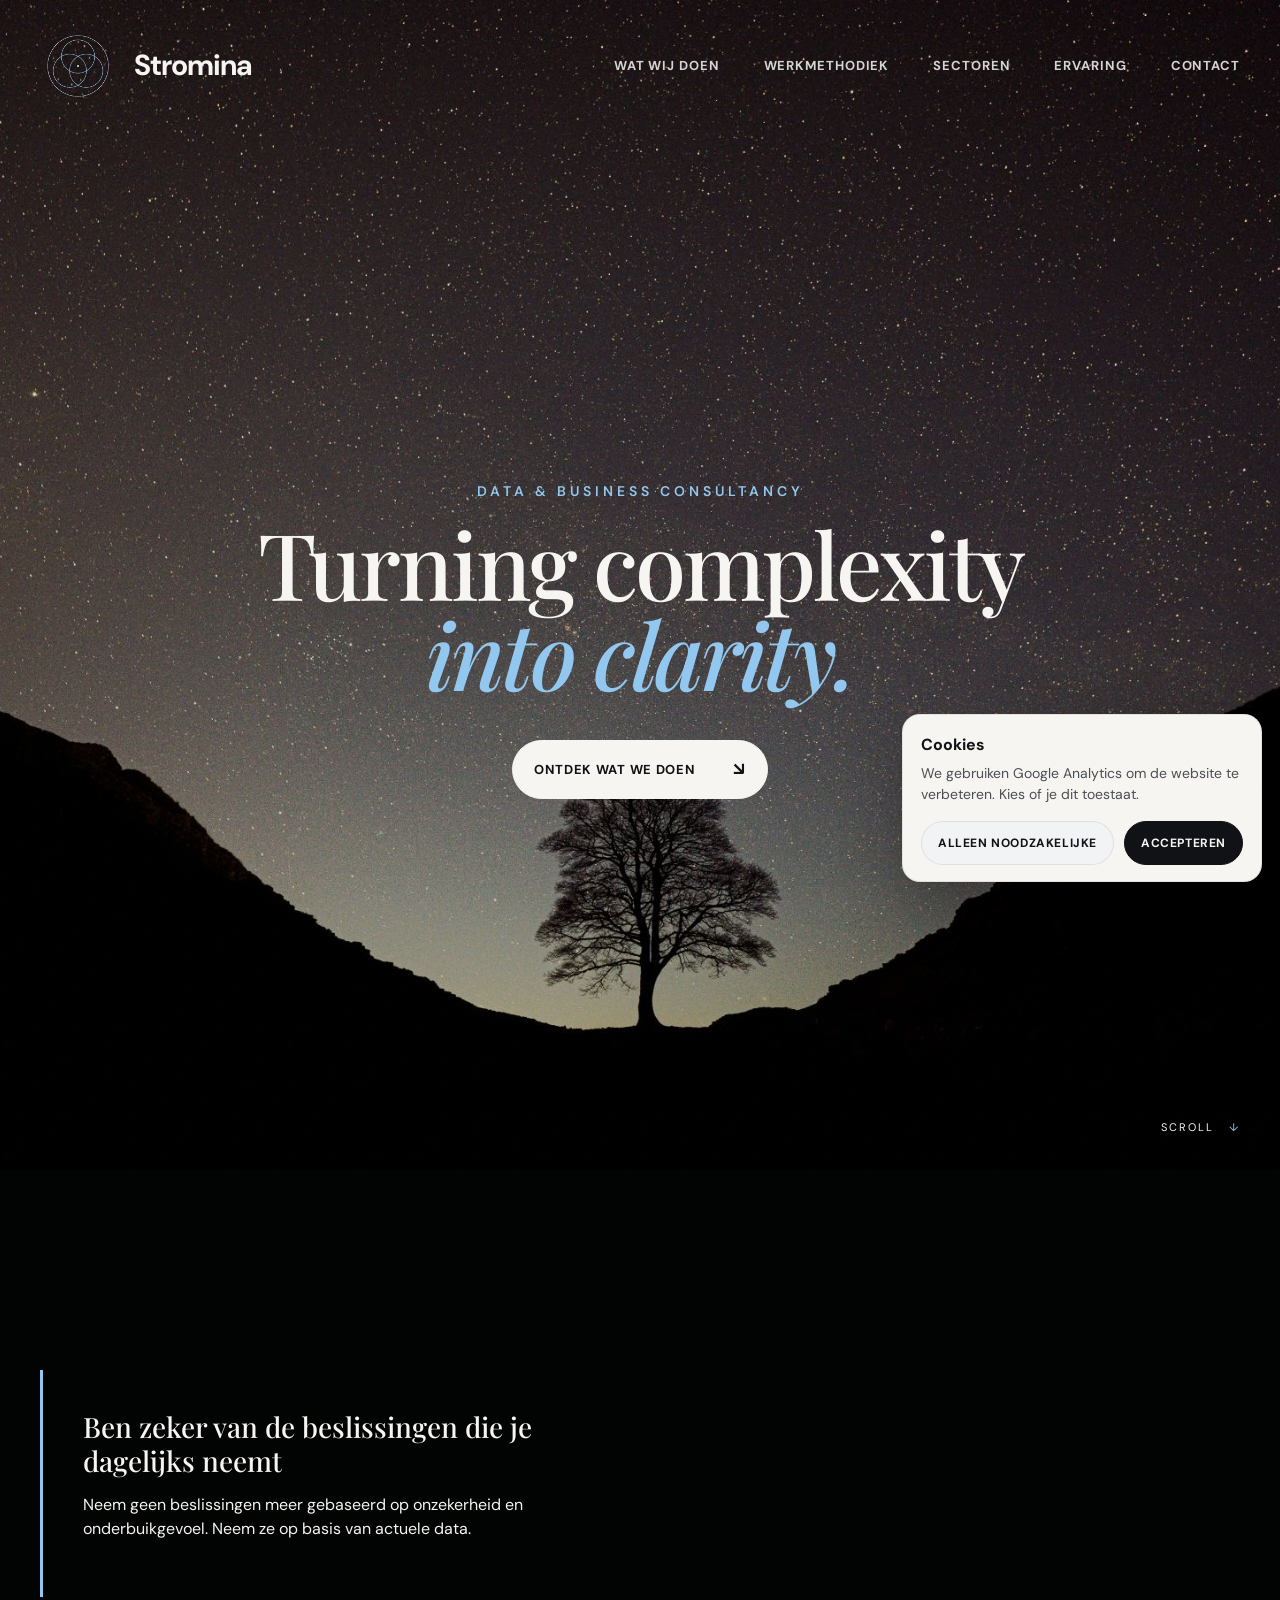
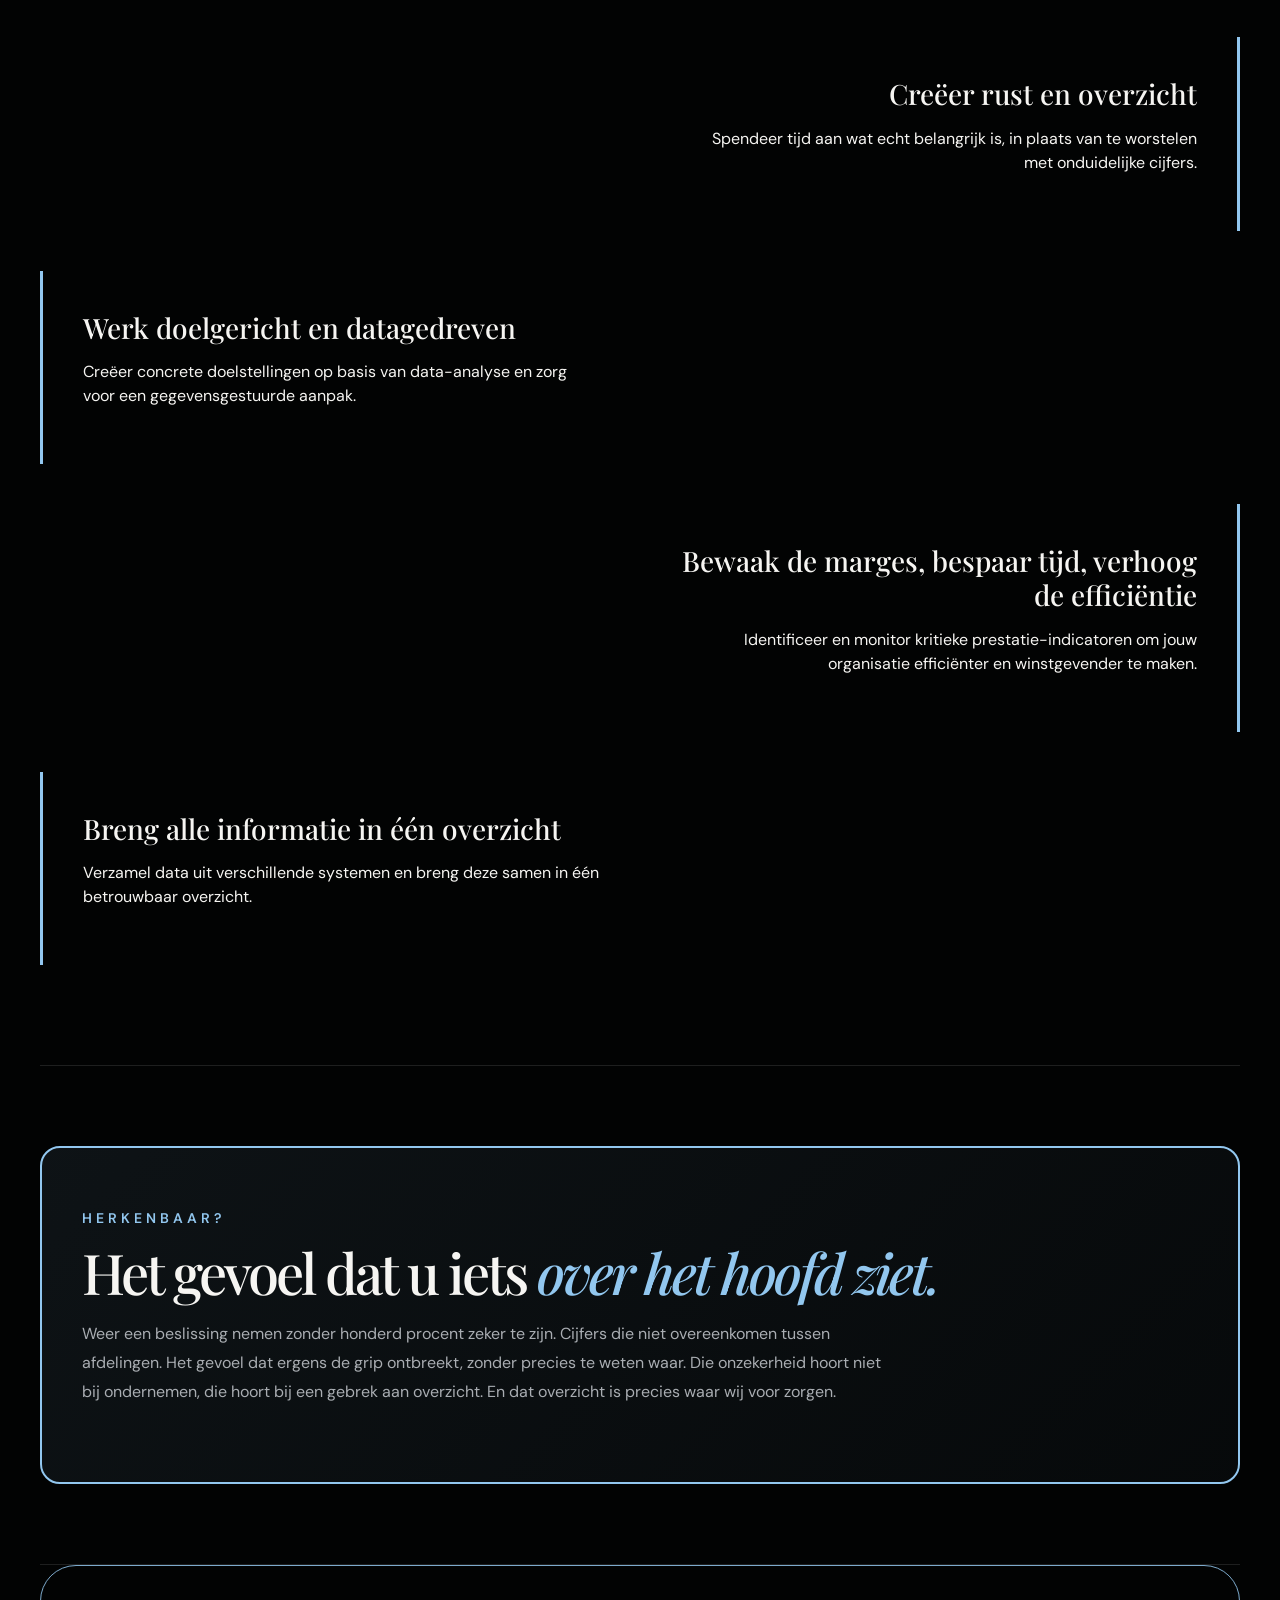
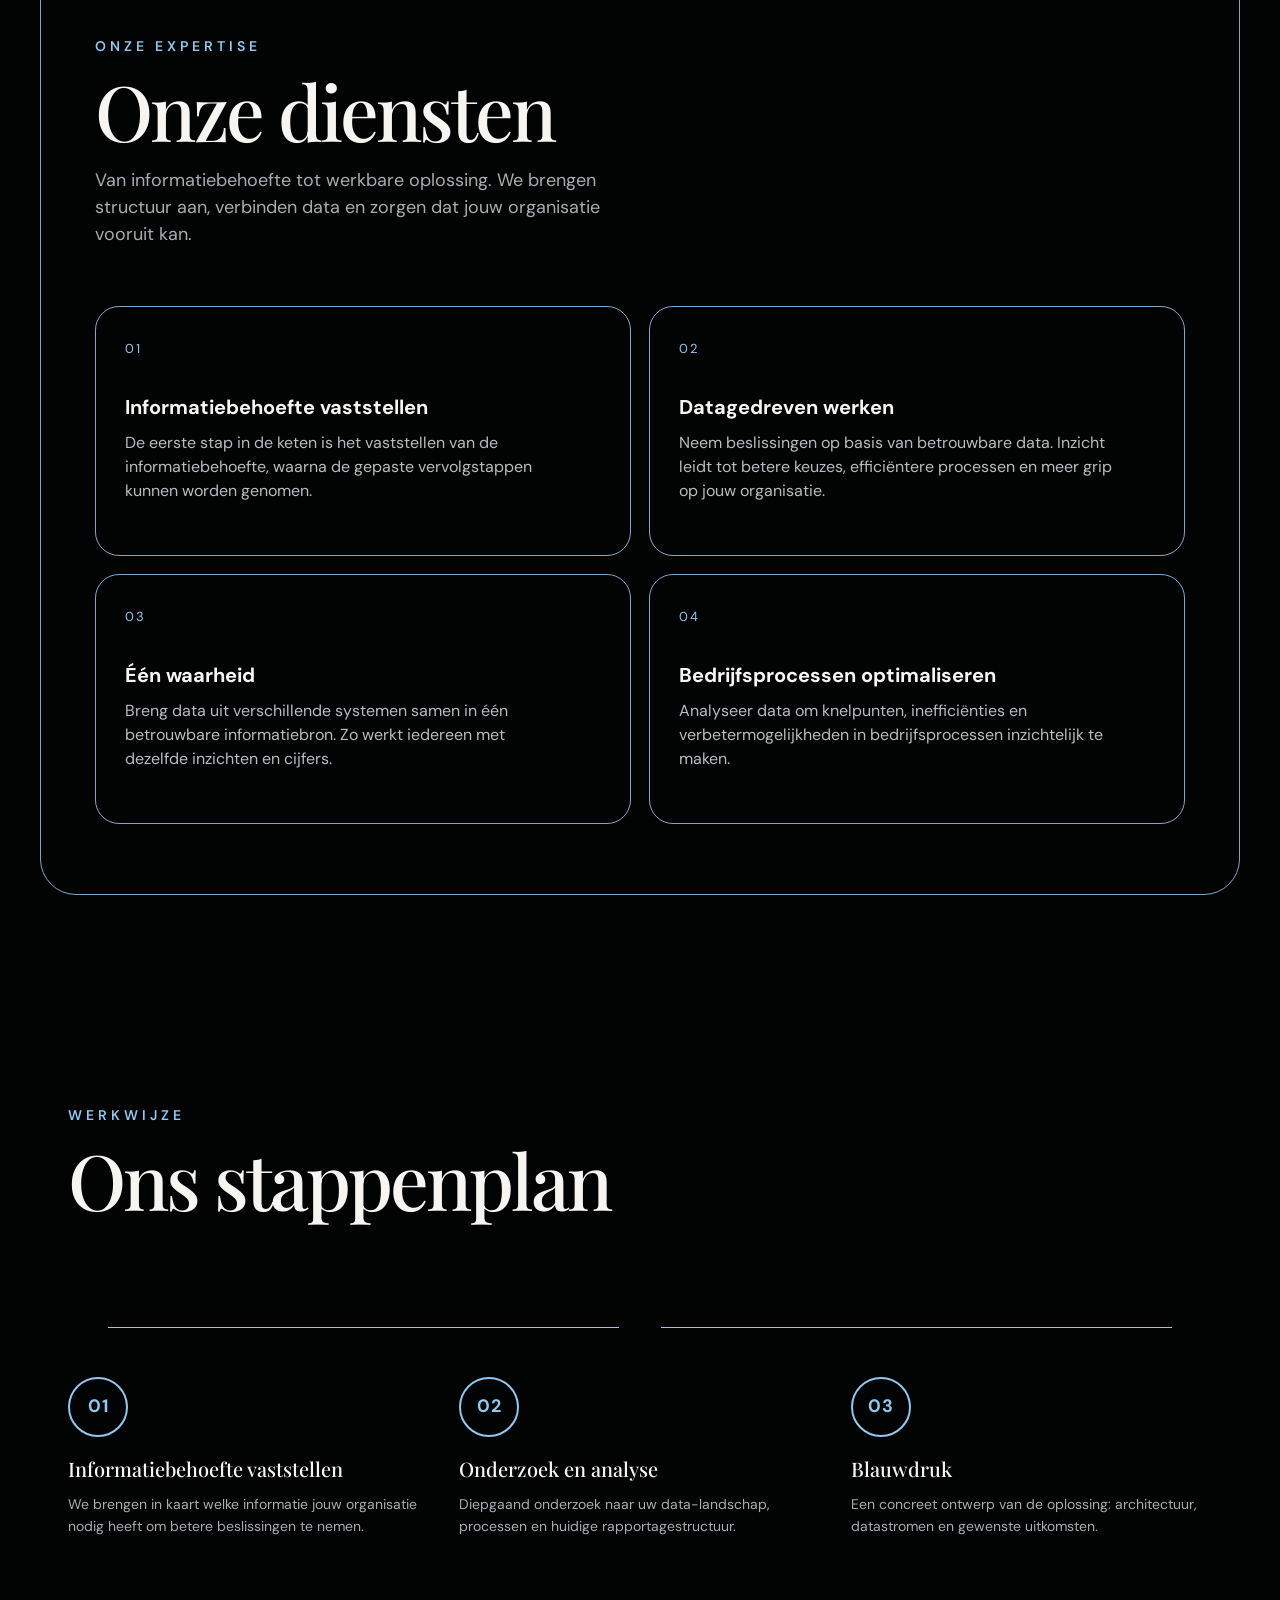
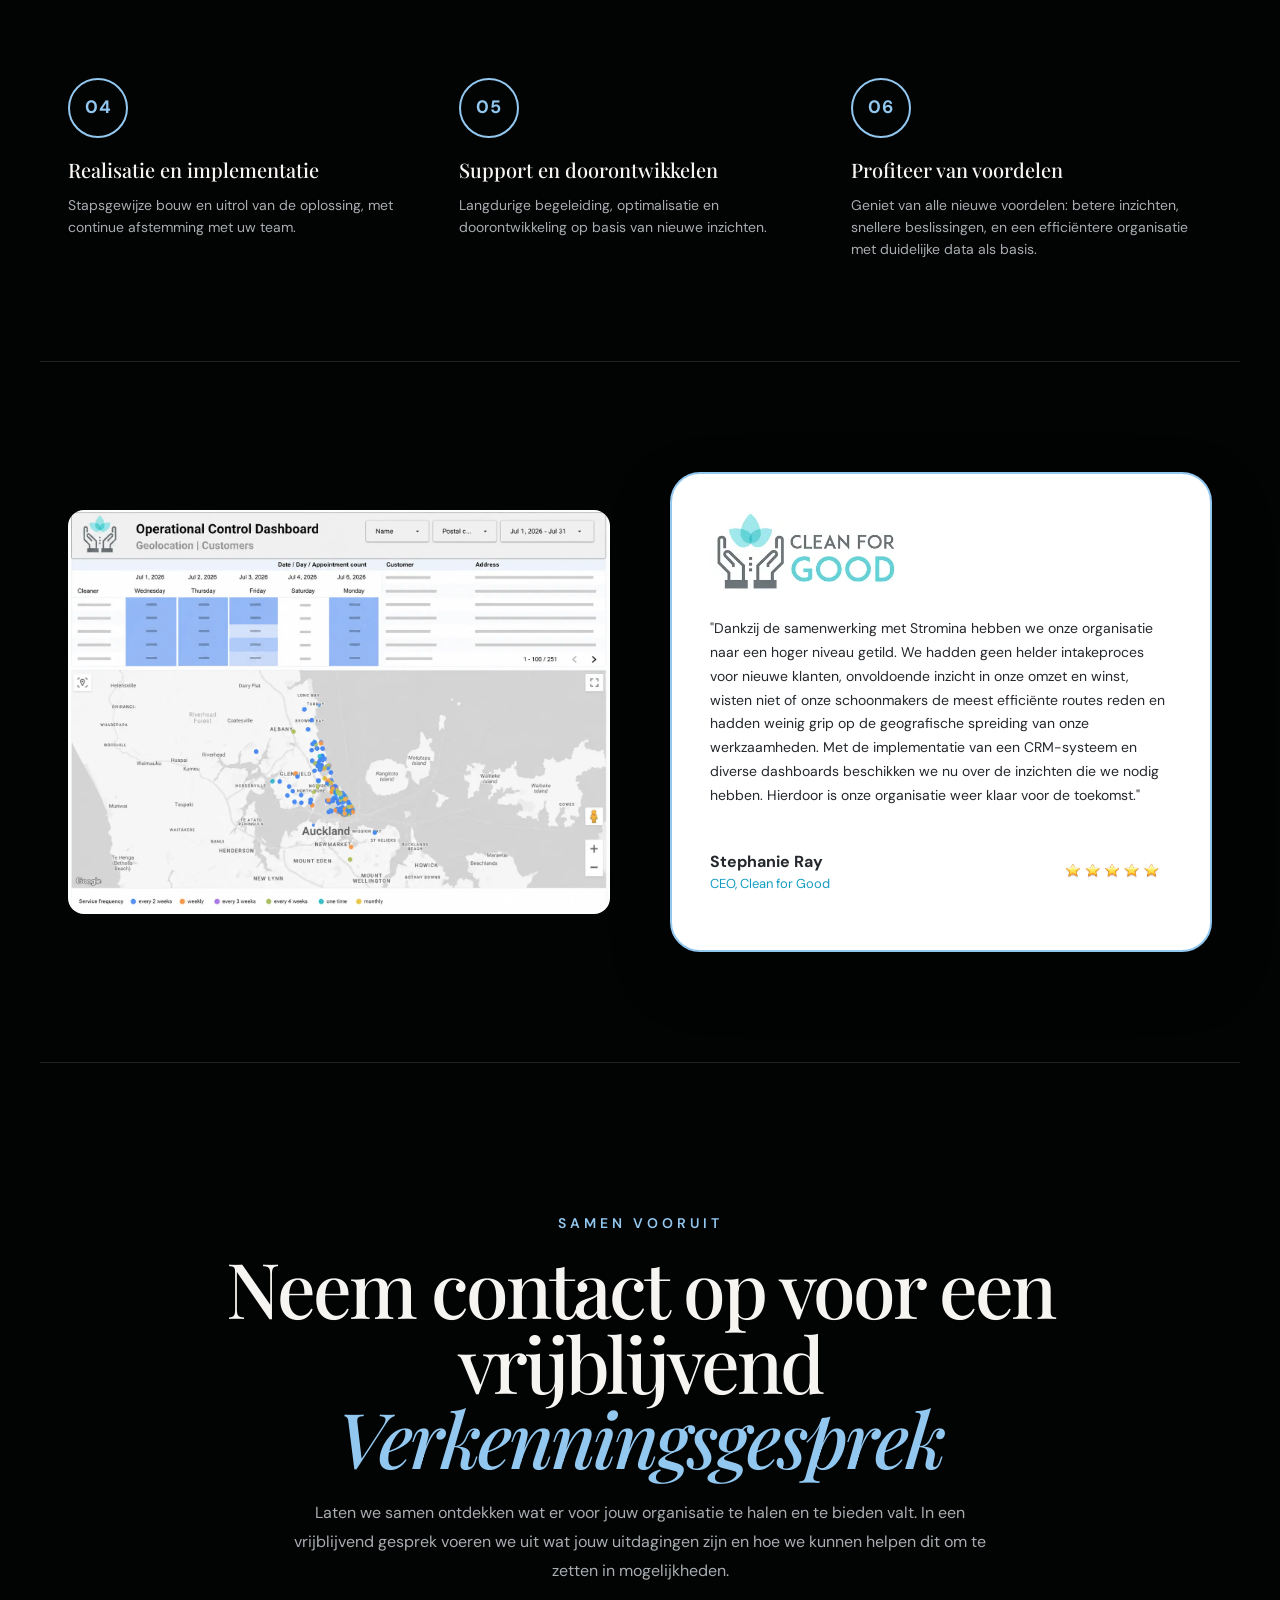
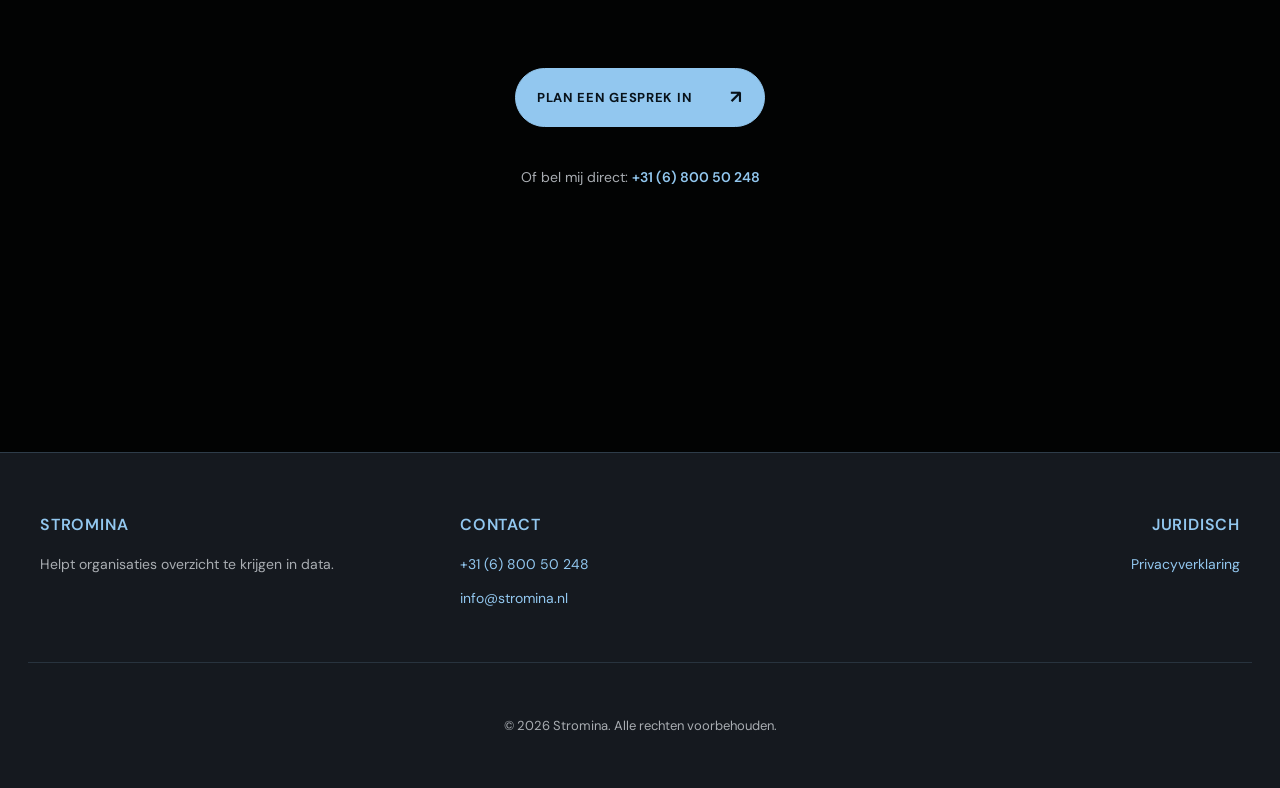
==== index.html @ 8f01cfbf "Initial commit" ====
<!doctype html>
<html lang="nl">
<head>
  <meta charset="UTF-8">
  <meta name="viewport" content="width=device-width, initial-scale=1.0">
  <meta name="description" content="Stromina helpt organisaties om complexe data om te zetten in heldere inzichten en betere beslissingen.">
  <title>Stromina — Turning complexity into clarity</title>
  <link rel="icon" type="image/webp" href="Photo's/stromina_logo_transparent.webp">
  <link rel="preconnect" href="https://fonts.googleapis.com">
  <link rel="preconnect" href="https://fonts.gstatic.com" crossorigin>
  <link href="https://fonts.googleapis.com/css2?family=DM+Sans:wght@400;500;600;700&family=Playfair+Display:ital,wght@0,500;1,500&display=swap" rel="stylesheet">
  <link rel="stylesheet" href="style.css">
</head>
<body>
  <header class="site-header">
    <a class="brand" href="index.html" aria-label="Stromina home">
      <img src="Photo's/stromina_logo_transparent.webp" alt="" class="brand-mark">
      <span>Stromina</span>
    </a>
    <button class="menu-button" type="button" aria-expanded="false" aria-controls="main-nav" aria-label="Menu openen"><span></span><span></span></button>
    <nav id="main-nav" class="main-nav" aria-label="Hoofdnavigatie">
      <a href="#diensten">Wat wij doen</a>
      <a href="werkmethodiek.html">Werkmethodiek</a>      <a href="sectoren.html">Sectoren</a>      <a href="ervaring.html">Ervaring</a>
      <a href="contact.html">Contact</a>
    </nav>
  </header>

  <main id="top">
    <section class="hero" aria-labelledby="hero-title">
      <div class="hero-content reveal">
        <p class="eyebrow">Data &amp; business consultancy</p>
        <h1 id="hero-title">Turning complexity<br><em>into clarity.</em></h1>
        <a class="button button-light" href="#diensten">Ontdek wat we doen <span aria-hidden="true">↘</span></a>
      </div>
      <a class="scroll-cue" href="#diensten" aria-label="Scroll naar onze diensten">Scroll <span>↓</span></a>
    </section>

    <div class="content-shell">
      <section id="wat-wij-doen" class="section wat-wij-doen reveal">
        <div class="wij-doen-items">
          <div class="wij-doen-item wij-doen-left">
            <h3>Ben zeker van de beslissingen die je dagelijks neemt</h3>
            <p>Neem geen beslissingen meer gebaseerd op onzekerheid en onderbuikgevoel. Neem ze op basis van actuele data.</p>
          </div>
          <div class="wij-doen-item wij-doen-right">
            <h3>Creëer rust en overzicht</h3>
            <p>Spendeer tijd aan wat echt belangrijk is, in plaats van te worstelen met onduidelijke cijfers.</p>
          </div>
          <div class="wij-doen-item wij-doen-left">
            <h3>Werk doelgericht en datagedreven</h3>
            <p>Creëer concrete doelstellingen op basis van data-analyse en zorg voor een gegevensgestuurde aanpak.</p>
          </div>
          <div class="wij-doen-item wij-doen-right">
            <h3>Bewaak de marges, bespaar tijd, verhoog de efficiëntie</h3>
            <p>Identificeer en monitor kritieke prestatie-indicatoren om jouw organisatie efficiënter en winstgevender te maken.</p>
          </div>
          <div class="wij-doen-item wij-doen-left">
            <h3>Breng alle informatie in één overzicht</h3>
            <p>Verzamel data uit verschillende systemen en breng deze samen in één betrouwbaar overzicht.</p>
          </div>
        </div>
      </section>

      <section id="herkenning" class="section herkenning reveal">
        <div class="section-intro herkenning-content">
          <p class="eyebrow">Herkenbaar?</p>
          <h2>Het gevoel dat u iets <em>over het hoofd ziet.</em></h2>
          <p>Weer een beslissing nemen zonder honderd procent zeker te zijn. Cijfers die niet overeenkomen tussen afdelingen. Het gevoel dat ergens de grip ontbreekt, zonder precies te weten waar. Die onzekerheid hoort niet bij ondernemen, die hoort bij een gebrek aan overzicht. En dat overzicht is precies waar wij voor zorgen.</p>
        </div>
      </section>

      <section id="diensten" class="section services reveal">
        <div class="section-intro">
          <p class="eyebrow">Onze expertise</p>
          <h2>Onze diensten</h2>
          <p>Van informatiebehoefte tot werkbare oplossing. We brengen structuur aan, verbinden data en zorgen dat jouw organisatie vooruit kan.</p>
        </div>
        <div class="service-grid">
          <article><span>01</span><h3>Informatiebehoefte vaststellen</h3><p>De eerste stap in de keten is het vaststellen van de informatiebehoefte, waarna de gepaste vervolgstappen kunnen worden genomen.</p></article>
          <article><span>02</span><h3>Datagedreven werken</h3><p>Neem beslissingen op basis van betrouwbare data. Inzicht leidt tot betere keuzes, efficiëntere processen en meer grip op jouw organisatie.</p></article>
          <article><span>03</span><h3>Één waarheid</h3><p>Breng data uit verschillende systemen samen in één betrouwbare informatiebron. Zo werkt iedereen met dezelfde inzichten en cijfers.</p></article>
          <article><span>04</span><h3>Bedrijfsprocessen optimaliseren</h3><p>Analyseer data om knelpunten, inefficiënties en verbetermogelijkheden in bedrijfsprocessen inzichtelijk te maken.</p></article>
        </div>
      </section>

      <section id="roadmap" class="section roadmap reveal">
        <a class="section-link-card" href="werkmethodiek.html" aria-label="Ga naar de werkmethodiek pagina">
          <div class="roadmap-content">
            <p class="eyebrow">Werkwijze</p>
            <h2>Ons stappenplan</h2>
            <div class="roadmap-grid">
              <div class="roadmap-step">
                <div class="step-number">01</div>
                <h3>Informatiebehoefte vaststellen</h3>
                <p>We brengen in kaart welke informatie jouw organisatie nodig heeft om betere beslissingen te nemen.</p>
              </div>
              <div class="roadmap-step">
                <div class="step-number">02</div>
                <h3>Onderzoek en analyse</h3>
                <p>Diepgaand onderzoek naar uw data-landschap, processen en huidige rapportagestructuur.</p>
              </div>
              <div class="roadmap-step">
                <div class="step-number">03</div>
                <h3>Blauwdruk</h3>
                <p>Een concreet ontwerp van de oplossing: architectuur, datastromen en gewenste uitkomsten.</p>
              </div>
              <div class="roadmap-step">
                <div class="step-number">04</div>
                <h3>Realisatie en implementatie</h3>
                <p>Stapsgewijze bouw en uitrol van de oplossing, met continue afstemming met uw team.</p>
              </div>
              <div class="roadmap-step">
                <div class="step-number">05</div>
                <h3>Support en doorontwikkelen</h3>
                <p>Langdurige begeleiding, optimalisatie en doorontwikkeling op basis van nieuwe inzichten.</p>
              </div>
              <div class="roadmap-step">
                <div class="step-number">06</div>
                <h3>Profiteer van voordelen</h3>
                <p>Geniet van alle nieuwe voordelen: betere inzichten, snellere beslissingen, en een efficiëntere organisatie met duidelijke data als basis.</p>
              </div>
            </div>
          </div>
        </a>
      </section>

      <section class="section testimonial reveal" aria-label="Klantervaring">
        <a class="section-link-card" href="ervaring.html" aria-label="Ga naar de ervaringen pagina">
          <div class="testimonial-container">
            <div class="dashboard-image">
              <img src="Photo's/Dashboard-Clean-for-Good.webp" alt="Stromina Dashboard Voorbeeld" class="dashboard-screenshot">
            </div>
            <div class="quote-card">
              <img src="Photo's/cleanforgood logo new.webp" alt="Clean for Good" class="client-logo">
              <blockquote>"Dankzij de samenwerking met Stromina hebben we onze organisatie naar een hoger niveau getild. We hadden geen helder intakeproces voor nieuwe klanten, onvoldoende inzicht in onze omzet en winst, wisten niet of onze schoonmakers de meest efficiënte routes reden en hadden weinig grip op de geografische spreiding van onze werkzaamheden. Met de implementatie van een CRM-systeem en diverse dashboards beschikken we nu over de inzichten die we nodig hebben. Hierdoor is onze organisatie weer klaar voor de toekomst."</blockquote>
              <div class="testimonial-author">
                <div>
                  <p><strong>Stephanie Ray</strong><span>CEO, Clean for Good</span></p>
                </div>
                <img src="Photo's/5star.webp" alt="Clean for Good" class="author-badge">
              </div>
            </div>
          </div>
        </a>
      </section>

      <section id="contact" class="section contact reveal">
        <div class="contact-content">
          <p class="eyebrow">Samen vooruit</p>
          <h2>Neem contact op voor een vrijblijvend<br><em>Verkenningsgesprek</em></h2>
          <p class="contact-subtitle">Laten we samen ontdekken wat er voor jouw organisatie te halen en te bieden valt. In een vrijblijvend gesprek voeren we uit wat jouw uitdagingen zijn en hoe we kunnen helpen dit om te zetten in mogelijkheden.</p>
          <a class="button button-blue" href="contact.html">Plan een gesprek in <span aria-hidden="true">↗</span></a>
          <p class="contact-footer">Of bel mij direct: <a href="tel:+31680050248">+31 (6) 800 50 248</a></p>
        </div>
      </section>
    </div>
  </main>
  <footer class="site-footer">
    <div class="footer-content">
      <div class="footer-section">
        <h4>Stromina</h4>
        <p>Helpt organisaties overzicht te krijgen in data.</p>
      </div>
      <div class="footer-section">
        <h4>Contact</h4>
        <p><a href="tel:+31680050248">+31 (6) 800 50 248</a></p>
        <p><a href="mailto:info@stromina.nl">info@stromina.nl</a></p>
      </div>
      <div class="footer-section">
        <h4>Juridisch</h4>
        <p><a href="privacyverklaring.html">Privacyverklaring</a></p>
      </div>
    </div>
    <div class="footer-bottom">
      <p>&copy; <span id="year">2024</span> Stromina. Alle rechten voorbehouden.</p>
    </div>
  </footer>
  <script src="script.js"></script>
</body>
</html>
---- style.css ----
:root{--black:#020303;--panel:#15191f;--white:#f6f5f2;--muted:#a9adb2;--blue:#92c7ef;--line:rgba(146,199,239,.85);--sans:"DM Sans",Arial,sans-serif;--serif:"Playfair Display",Georgia,serif}
*{box-sizing:border-box}html{scroll-behavior:smooth}body{margin:0;background:var(--black);color:var(--white);font-family:var(--sans);font-size:16px;line-height:1.5}a{color:inherit;text-decoration:none}img{max-width:100%;display:block}button{font:inherit}.site-header{position:absolute;z-index:20;top:0;left:50%;width:min(100% - 64px,1200px);height:132px;transform:translateX(-50%);display:flex;align-items:center;justify-content:space-between}.brand{display:flex;align-items:center;gap:18px;font-size:29px;font-weight:700;letter-spacing:-1px}.brand-mark{width:76px;height:76px;object-fit:cover;border-radius:50%;mix-blend-mode:screen}.main-nav{display:flex;gap:44px}.main-nav a{font-size:13px;font-weight:700;text-transform:uppercase;letter-spacing:.9px;color:#d4d4d3;transition:color .2s}.main-nav a:hover{color:var(--blue)}.menu-button{display:none;background:none;border:0;color:white;padding:10px}.menu-button span{display:block;width:28px;height:1px;background:currentColor;margin:7px}.hero{position:relative;min-height:130svh;display:grid;place-items:center;text-align:center;background-image:linear-gradient(rgba(2,3,3,.12),rgba(2,3,3,.18)),url("Photo's/mark-mc-neill-Fk_rxbUaujs-unsplash.webp");background-size:cover;background-position:center}.hero-content{padding:140px 24px 30px}.eyebrow{margin:0 0 16px;color:var(--blue);font-size:14px;font-weight:600;text-transform:uppercase;letter-spacing:4px}.hero h1,.section h2{margin:0;font-family:var(--serif);font-weight:500;line-height:.98;letter-spacing:-3px}.hero h1{font-size:clamp(62px,7.2vw,108px)}.hero h1 em,.section h2 em{color:var(--blue);font-weight:500}.button{display:inline-flex;align-items:center;gap:38px;margin-top:42px;padding:15px 21px;border:1px solid;border-radius:999px;font-size:13px;font-weight:700;text-transform:uppercase;letter-spacing:.7px;transition:.25s}.button span{font-size:18px}.button-light{background:var(--white);border-color:var(--white);color:#101216}.button:hover{transform:translateY(-2px);box-shadow:0 8px 24px rgba(0,0,0,.2)}.scroll-cue{position:absolute;bottom:35px;right:calc((100% - min(100% - 64px,1200px))/2);font-size:11px;text-transform:uppercase;letter-spacing:2px}.scroll-cue span{margin-left:10px;color:var(--blue)}.content-shell{background:var(--black);padding:100px max(32px,calc((100% - 1200px)/2))}.section{padding:110px 0;border-bottom:1px solid rgba(255,255,255,.11)}.section-intro{max-width:640px}.section h2{font-size:clamp(48px,6vw,84px)}.section-intro>p:last-child{max-width:560px;color:var(--muted);font-size:18px}.services{border:1.5px solid var(--line);border-radius:36px;padding:70px 54px;margin-bottom:110px}.service-grid{display:grid;grid-template-columns:repeat(2,1fr);gap:18px;margin-top:58px}.service-grid article{min-height:250px;border:1.5px solid var(--line);border-radius:24px;padding:29px;transition:.25s}.service-grid article:hover{background:#1a2027;transform:translateY(-3px)}.service-grid span,.steps>article>span{color:var(--blue);font-size:13px;letter-spacing:2px}.service-grid h3,.steps h3{font-size:20px;line-height:1.15;margin:36px 0 12px}.service-grid p,.steps p{color:#b9bdc1;margin:0;max-width:440px}.split-section{display:grid;grid-template-columns:1fr 1fr;gap:80px}.steps article{display:grid;grid-template-columns:52px 1fr;padding:23px 0;border-top:1px solid rgba(255,255,255,.19)}.steps article:last-child{border-bottom:1px solid rgba(255,255,255,.19)}.steps h3{margin:0 0 8px}.experience{display:grid;grid-template-columns:1.2fr 1fr;gap:70px;align-items:end}.stats{display:grid;grid-template-columns:repeat(3,1fr);gap:20px}.stats div{padding-top:20px;border-top:1px solid var(--line)}.stats strong{display:block;color:var(--blue);font-family:var(--serif);font-size:46px;font-weight:500}.stats span{color:var(--muted);font-size:13px}.about-grid{display:grid;grid-template-columns:1.25fr .75fr;gap:80px}.about-grid p{color:#c6c8ca;font-size:18px}.testimonial{display:flex;justify-content:flex-end;min-height:550px;align-items:center}.quote-card{width:min(100%,620px);background:#FFFFFF;color:#24282c;border:2px solid var(--blue);border-radius:30px;padding:38px}.client-logo{width:190px;margin-bottom:27px}.quote-card blockquote{margin:0;font-size:14px;line-height:1.7}.quote-card>p{margin:24px 0 0}.quote-card strong,.quote-card span{display:block}.quote-card span{color:#149dc2;font-size:13px}.contact{text-align:center;border:0;padding:150px 0}.contact-content{max-width:900px;margin:0 auto;padding:0 28px}.contact-subtitle{margin:24px 0 40px;font-size:16px;color:var(--muted);line-height:1.8;max-width:700px;margin-left:auto;margin-right:auto}.contact-footer{margin-top:40px;font-size:14px;color:var(--muted)}.contact-footer a{color:var(--blue);text-decoration:none;font-weight:600;transition:color .2s}.contact-footer a:hover{color:var(--white)}.button-blue{background:var(--blue);border-color:var(--blue);color:#08121a}.reveal{opacity:0;transform:translateY(22px);transition:opacity .7s ease,transform .7s ease}.reveal.visible{opacity:1;transform:none}
*{box-sizing:border-box}html{scroll-behavior:smooth}body{margin:0;background:var(--black);color:var(--white);font-family:var(--sans);font-size:16px;line-height:1.5}a{color:inherit;text-decoration:none}.section-link-card{display:block;cursor:pointer}.section-link-card:focus-visible{outline:2px solid var(--blue);outline-offset:8px;border-radius:24px}img{max-width:100%;display:block}button{font:inherit}.site-header{position:absolute;z-index:20;top:0;left:50%;width:min(100% - 64px,1200px);height:132px;transform:translateX(-50%);display:flex;align-items:center;justify-content:space-between}.brand{display:flex;align-items:center;gap:18px;font-size:29px;font-weight:700;letter-spacing:-1px}.brand-mark{width:76px;height:76px;object-fit:cover;border-radius:50%;mix-blend-mode:screen}.main-nav{display:flex;gap:44px}.main-nav a{font-size:13px;font-weight:700;text-transform:uppercase;letter-spacing:.9px;color:#d4d4d3;transition:color .2s}.main-nav a:hover{color:var(--blue)}.menu-button{display:none;background:none;border:0;color:white;padding:10px}.menu-button span{display:block;width:28px;height:1px;background:currentColor;margin:7px}.hero{position:relative;min-height:130svh;display:grid;place-items:center;text-align:center;background-image:linear-gradient(rgba(2,3,3,.12),rgba(2,3,3,.18)),url("Photo's/mark-mc-neill-Fk_rxbUaujs-unsplash.webp");background-size:cover;background-position:center}.hero-content{padding:140px 24px 30px}.eyebrow{margin:0 0 16px;color:var(--blue);font-size:14px;font-weight:600;text-transform:uppercase;letter-spacing:4px}.hero h1,.section h2{margin:0;font-family:var(--serif);font-weight:500;line-height:.98;letter-spacing:-3px}.hero h1{font-size:clamp(62px,7.2vw,108px)}.hero h1 em,.section h2 em{color:var(--blue);font-weight:500}.button{display:inline-flex;align-items:center;gap:38px;margin-top:42px;padding:15px 21px;border:1px solid;border-radius:999px;font-size:13px;font-weight:700;text-transform:uppercase;letter-spacing:.7px;transition:.25s}.button span{font-size:18px}.button-light{background:var(--white);border-color:var(--white);color:#101216}.button:hover{transform:translateY(-2px);box-shadow:0 8px 24px rgba(0,0,0,.2)}.scroll-cue{position:absolute;bottom:35px;right:calc((100% - min(100% - 64px,1200px))/2);font-size:11px;text-transform:uppercase;letter-spacing:2px}.scroll-cue span{margin-left:10px;color:var(--blue)}.content-shell{background:var(--black);padding:100px max(32px,calc((100% - 1200px)/2))}.section{padding:110px 0;border-bottom:1px solid rgba(255,255,255,.11)}.section-intro{max-width:640px}.section h2{font-size:clamp(48px,6vw,84px)}.section-intro>p:last-child{max-width:560px;color:var(--muted);font-size:18px}.services{border:1.5px solid var(--line);border-radius:36px;padding:70px 54px;margin-bottom:110px}.service-grid{display:grid;grid-template-columns:repeat(2,1fr);gap:18px;margin-top:58px}.service-grid article{min-height:250px;border:1.5px solid var(--line);border-radius:24px;padding:29px;transition:.25s}.service-grid article:hover{background:#1a2027;transform:translateY(-3px)}.service-grid span,.steps>article>span{color:var(--blue);font-size:13px;letter-spacing:2px}.service-grid h3,.steps h3{font-size:20px;line-height:1.15;margin:36px 0 12px}.service-grid p,.steps p{color:#b9bdc1;margin:0;max-width:440px}.split-section{display:grid;grid-template-columns:1fr 1fr;gap:80px}.steps article{display:grid;grid-template-columns:52px 1fr;padding:23px 0;border-top:1px solid rgba(255,255,255,.19)}.steps article:last-child{border-bottom:1px solid rgba(255,255,255,.19)}.steps h3{margin:0 0 8px}.experience{display:grid;grid-template-columns:1.2fr 1fr;gap:70px;align-items:end}.stats{display:grid;grid-template-columns:repeat(3,1fr);gap:20px}.stats div{padding-top:20px;border-top:1px solid var(--line)}.stats strong{display:block;color:var(--blue);font-family:var(--serif);font-size:46px;font-weight:500}.stats span{color:var(--muted);font-size:13px}.about-grid{display:grid;grid-template-columns:1.25fr .75fr;gap:80px}.about-grid p{color:#c6c8ca;font-size:18px}.testimonial{display:flex;justify-content:flex-end;min-height:550px;align-items:center}.quote-card{width:min(100%,620px);background:#FFFFFF;color:#24282c;border:2px solid var(--blue);border-radius:30px;padding:38px}.client-logo{width:190px;margin-bottom:27px}.quote-card blockquote{margin:0;font-size:14px;line-height:1.7}.quote-card>p{margin:24px 0 0}.quote-card strong,.quote-card span{display:block}.quote-card span{color:#149dc2;font-size:13px}.contact{text-align:center;border:0;padding:150px 0}.contact-content{max-width:900px;margin:0 auto;padding:0 28px}.contact-subtitle{margin:24px 0 40px;font-size:16px;color:var(--muted);line-height:1.8;max-width:700px;margin-left:auto;margin-right:auto}.contact-footer{margin-top:40px;font-size:14px;color:var(--muted)}.contact-footer a{color:var(--blue);text-decoration:none;font-weight:600;transition:color .2s}.contact-footer a:hover{color:var(--white)}.button-blue{background:var(--blue);border-color:var(--blue);color:#08121a}.reveal{opacity:0;transform:translateY(22px);transition:opacity .7s ease,transform .7s ease}.reveal.visible{opacity:1;transform:none}
@media(max-width:900px){.site-header{height:100px;width:calc(100% - 36px)}.brand{font-size:23px;gap:12px}.brand-mark{width:56px;height:56px}.menu-button{display:block;z-index:3}.main-nav{position:fixed;top:14px;right:0;width:min(340px,calc(100vw - 36px));padding:90px 28px 30px;flex-direction:column;gap:0;background:#11161c;border:1px solid var(--line);border-radius:22px;opacity:0;visibility:hidden;transform:translateY(-10px);transition:.2s}.main-nav.open{opacity:1;visibility:visible;transform:none}.main-nav a{padding:15px 0;border-top:1px solid rgba(255,255,255,.13)}.hero{min-height:850px;background-position:52% center}.hero h1{font-size:clamp(53px,15vw,78px)}.scroll-cue{display:none}.content-shell{padding:70px 18px}.section{padding:80px 0}.services{padding:46px 20px;border-radius:27px;margin-bottom:20px}.service-grid,.split-section,.experience,.about-grid{grid-template-columns:1fr}.service-grid{margin-top:38px}.split-section,.experience,.about-grid{gap:48px}.stats{grid-template-columns:1fr}.testimonial{min-height:auto}.contact{padding:120px 10px}}
@media(max-width:560px){.hero{min-height:760px}.hero h1{letter-spacing:-2px}.eyebrow{font-size:11px;letter-spacing:2.5px}.service-grid{grid-template-columns:1fr}.service-grid article{min-height:auto}.section h2{font-size:48px;letter-spacing:-2px}.quote-card{padding:28px 22px;border-radius:22px}.button{gap:24px}}
@media(prefers-reduced-motion:reduce){html{scroll-behavior:auto}.reveal{opacity:1;transform:none;transition:none}}

.hero{background-image:linear-gradient(rgba(2,3,3,.12),rgba(2,3,3,.18)),url("Photo's/mark-mc-neill-Fk_rxbUaujs-unsplash.webp")}
.testimonial{background:var(--black)}
.quote-card{max-width:860px;padding:38px;border-radius:30px;backdrop-filter:blur(8px);box-shadow:0 24px 60px rgba(0,0,0,.28);background:var(#FFFFFF)}.testimonial-author{display:flex;align-items:center;justify-content:space-between;gap:24px;margin-top:24px}.testimonial-author p{margin:0}.author-badge{width:120px;height:auto;flex-shrink:0}.testimonial-container{display:grid;grid-template-columns:1fr 1fr;gap:60px;max-width:1400px;margin:0 auto;padding:0 28px;align-items:center}.dashboard-image{width:100%;border-radius:16px;overflow:hidden}.dashboard-screenshot{width:100%;height:auto;display:block;box-shadow:0 24px 60px rgba(0,0,0,.3)}

@media(max-width:900px){.testimonial-container{grid-template-columns:1fr;gap:40px}.dashboard-screenshot{max-width:500px}.testimonial-author{flex-direction:column;justify-content:flex-start;align-items:flex-start}.author-badge{width:100px}}

@media(max-width:560px){.testimonial-container{padding:0 20px;gap:30px}.quote-card{padding:24px;border-radius:20px}.dashboard-screenshot{max-width:100%}}
.roadmap{background:var(--black);padding:100px 0}.roadmap-content{max-width:1200px;margin:0 auto;padding:0 28px}.roadmap-content .eyebrow{margin-bottom:16px}.roadmap-content h2{margin-bottom:60px}.roadmap-grid{display:grid;grid-template-columns:repeat(3,1fr);gap:40px 30px;position:relative}.roadmap-grid::before{content:'';position:absolute;top:50px;left:40px;right:40px;height:1px;background:linear-gradient(90deg,var(--blue) 0%,var(--blue) 48%,transparent 48%,transparent 52%,var(--blue) 52%,var(--blue) 100%);pointer-events:none}.roadmap-step{position:relative;padding-top:100px}.step-number{display:flex;align-items:center;justify-content:center;width:60px;height:60px;border-radius:50%;border:2px solid var(--blue);color:var(--blue);font-size:18px;font-weight:700;letter-spacing:1px;margin-bottom:20px;position:relative;z-index:2;background:var(--black)}.roadmap-step h3{margin:0 0 12px;font-size:20px;font-family:var(--serif);font-weight:500;color:var(--white);line-height:1.2}.roadmap-step p{margin:0;color:var(--muted);font-size:14px;line-height:1.6}

@media(max-width:900px){.roadmap-grid{grid-template-columns:repeat(2,1fr)}.roadmap-grid::before{display:none}.roadmap-step{padding-top:30px}}

@media(max-width:560px){.roadmap-grid{grid-template-columns:1fr}.roadmap-content{padding:0 20px}}

.roadmap-list{display:flex;flex-direction:column;gap:30px;max-width:1000px;margin:0 auto;padding:0 28px}.roadmap-step-card{display:flex;gap:40px;align-items:flex-start;padding:30px;background:rgba(21,25,31,.4);border:1px solid rgba(146,199,239,.2);border-radius:12px;transition:all .2s}.roadmap-step-card:hover{background:rgba(21,25,31,.6);border-color:var(--blue)}.step-header{flex:1}.step-number-large{display:inline-flex;align-items:center;justify-content:center;width:70px;height:70px;border-radius:50%;border:2px solid var(--blue);color:var(--blue);font-size:24px;font-weight:700;letter-spacing:1px;background:var(--black);margin-bottom:20px;flex-shrink:0}.step-header h3{margin:0 0 12px;font-size:24px;font-family:var(--serif);font-weight:500;color:var(--white);line-height:1.2}.roadmap-step-card p{margin:0;color:var(--muted);font-size:15px;line-height:1.7}

@media(max-width:900px){.roadmap-list{gap:25px}.roadmap-step-card{flex-direction:column;padding:25px}.step-number-large{width:60px;height:60px;font-size:20px}.step-header h3{font-size:22px}}

@media(max-width:560px){.roadmap-list{gap:20px;padding:0 20px}.roadmap-step-card{padding:20px}.step-number-large{width:55px;height:55px}.step-header h3{font-size:20px}.roadmap-step-card p{font-size:14px}}

.contact-form{background:var(--black);padding:80px 0}.contact-form-content{display:grid;grid-template-columns:1fr 1fr;gap:80px;max-width:1200px;margin:0 auto;padding:0 28px;align-items:start}.contact-form-left .eyebrow{margin-bottom:16px}.contact-form-left h2{margin-bottom:60px}.profile-photo{width:100%;max-width:350px;border-radius:12px;margin-bottom:30px;object-fit:cover}.contact-person h3{margin:0 0 8px;font-size:26px;font-family:var(--serif);font-weight:500;color:var(--white)}.contact-person .role{margin:0;color:var(--blue);font-size:12px;font-weight:700;text-transform:uppercase;letter-spacing:1px}.contact-info{margin-top:40px}.info-block{margin-bottom:30px}.info-block .label{margin:0 0 8px;color:var(--blue);font-size:11px;font-weight:700;text-transform:uppercase;letter-spacing:1px}.info-block p{margin:0;color:var(--white);line-height:1.6}.info-block a{color:var(--blue);text-decoration:none;transition:color .2s}.info-block a:hover{color:var(--white)}.form-group{display:flex;flex-direction:column;gap:20px}.form-row{display:grid;grid-template-columns:1fr 1fr;gap:20px}.form-row.full-width{grid-template-columns:1fr}.form-field{display:flex;flex-direction:column}.form-field.full-width{grid-column:1/-1}.form-field label{margin-bottom:8px;color:var(--blue);font-size:11px;font-weight:700;text-transform:uppercase;letter-spacing:1px}.form-field input,.form-field textarea{padding:14px 16px;background:rgba(255,255,255,.05);border:1px solid rgba(146,199,239,.3);border-radius:6px;color:var(--white);font-family:inherit;font-size:14px;transition:border-color .2s}.form-field input::placeholder,.form-field textarea::placeholder{color:rgba(169,173,178,.6)}.form-field input:focus,.form-field textarea:focus{outline:none;border-color:var(--blue)}.form-field textarea{resize:vertical}.success-message{padding:40px 20px;text-align:center;display:flex;flex-direction:column;gap:16px;align-items:center}.success-message p{margin:0;font-size:18px;color:var(--white);line-height:1.4}.success-message p::before{content:'✓';display:block;font-size:48px;color:var(--blue);margin-bottom:8px}

@media(max-width:900px){.contact-form-content{grid-template-columns:1fr;gap:50px}.contact-form-left{padding-bottom:30px;border-bottom:1px solid rgba(255,255,255,.1)}.profile-photo{max-width:300px}.form-row{grid-template-columns:1fr}}

@media(max-width:560px){.contact-form-content{padding:0 20px}.profile-photo{max-width:100%}.form-row{grid-template-columns:1fr}.contact-form-left h2{font-size:32px}}

/* Contact form feedback visibility and contrast */
.success-message,.error-message{margin-top:12px;padding:14px 16px;border-radius:10px;border:1px solid;line-height:1.5}
.success-message{background:rgba(43,145,95,.18);border-color:rgba(113,255,184,.55);color:#eafff5}
.error-message{background:rgba(190,58,58,.2);border-color:rgba(255,142,142,.6);color:#ffe8e8}
.success-message p,.error-message p{margin:0;font-size:15px}
.error-message a{color:#ffd6d6;text-decoration:underline}

/* Cookie banner */
.cookie-banner{position:fixed;right:18px;bottom:18px;z-index:50;width:min(360px,calc(100vw - 36px));background:var(--white);border:1px solid rgba(0,0,0,.08);border-radius:18px;box-shadow:0 24px 60px rgba(0,0,0,.25);padding:18px 18px 16px;color:#101216;backdrop-filter:blur(10px)}
.cookie-banner__content{display:flex;flex-direction:column;gap:16px}
.cookie-banner strong{display:block;font-size:16px;margin-bottom:6px;color:#101216}
.cookie-banner p{margin:0;color:#4a4f55;font-size:14px;line-height:1.5;max-width:none}
.cookie-banner__actions{display:flex;gap:10px;flex-wrap:wrap}
.cookie-banner .button{margin-top:0;cursor:pointer;padding:12px 16px;font-size:12px;letter-spacing:.6px}
.cookie-banner .button-light{background:#f2f3f5;color:#101216;border-color:rgba(0,0,0,.08)}
.cookie-banner .button-blue{background:#101216;border-color:#101216;color:var(--white)}

@media(max-width:700px){.cookie-banner{right:12px;left:12px;bottom:12px;width:auto;padding:16px}.cookie-banner__actions{display:grid;grid-template-columns:1fr 1fr;width:100%}.cookie-banner .button{justify-content:center;width:100%}}

@keyframes slideIn{from{opacity:0;transform:translateY(-10px)}to{opacity:1;transform:translateY(0)}}

.wat-wij-doen{background:var(--black);padding:100px 0}.wij-doen-items{display:flex;flex-direction:column;gap:40px;max-width:1200px;margin:0 auto}.wij-doen-item{padding:40px;text-align:left;border-left:3px solid var(--blue);width:50%}.wij-doen-item h3{margin:0;font-size:28px;color:var(--white);font-family:var(--serif);font-weight:500;line-height:1.2}.wij-doen-item:nth-child(even){margin-left:auto;margin-right:0;text-align:right;border-left:none;border-right:3px solid var(--blue)}

.herkenning{background:var(--black);padding:80px 0}.herkenning-content{max-width:1200px;margin:0 auto;padding:60px 40px;background:linear-gradient(135deg,rgba(146,199,239,.08) 0%,rgba(146,199,239,.03) 100%);border:2px solid var(--blue);border-radius:20px;position:relative;overflow:hidden}.herkenning-content::before{content:'';position:absolute;top:-50%;right:-50%;width:600px;height:600px;background:radial-gradient(circle,rgba(146,199,239,.1) 0%,transparent 70%);border-radius:50%;pointer-events:none}.herkenning-content p:first-child{position:relative;z-index:1}.herkenning-content h2{position:relative;z-index:1;color:var(--white);font-size:clamp(38px,5vw,56px)}.herkenning-content p:last-child{position:relative;z-index:1;color:var(--muted);font-size:16px;line-height:1.8;margin-top:20px;max-width:800px}

@media(max-width:900px){.herkenning-content{padding:40px 30px;border-radius:16px}.herkenning-content::before{width:400px;height:400px}}

@media(max-width:560px){.herkenning{padding:60px 0}.herkenning-content{padding:30px 20px;border-radius:12px}.herkenning-content h2{font-size:32px}}

@media(max-width:900px){.wij-doen-item,.wij-doen-item:nth-child(even){width:100%;text-align:left;border-left:3px solid var(--blue);border-right:none;margin-left:0;margin-right:0}.wij-doen-item{padding:30px 20px}}

.site-footer{background:var(--panel);border-top:1px solid rgba(146,199,239,.2);padding:60px 28px 40px}.footer-content{display:grid;grid-template-columns:repeat(3,1fr);gap:60px;max-width:1200px;margin:0 auto 40px}.footer-section:last-child{text-align:right}.footer-section h4{margin:0 0 16px;font-size:16px;font-weight:600;text-transform:uppercase;letter-spacing:.8px;color:var(--blue)}.footer-section p{margin:0 0 12px;font-size:14px;color:var(--muted);line-height:1.6}.footer-section a{color:var(--blue);text-decoration:none;transition:color .2s}.footer-section a:hover{color:var(--white)}.footer-bottom{text-align:center;padding-top:40px;border-top:1px solid rgba(146,199,239,.15);font-size:13px;color:var(--muted)}

@media(max-width:900px){.footer-content{grid-template-columns:1fr;gap:40px;margin-bottom:30px}.site-footer{padding:50px 20px 30px}}

@media(max-width:560px){.footer-content{gap:30px;margin-bottom:20px}.site-footer{padding:40px 20px 25px}.footer-section h4{font-size:14px}.footer-section p{font-size:13px}}

.sectoren-hero{position:relative;min-height:60vh;display:grid;place-items:center;text-align:center;background:linear-gradient(135deg,rgba(146,199,239,.08) 0%,rgba(146,199,239,.03) 100%);border-bottom:2px solid var(--blue);padding:140px 28px 80px}.sectoren-hero-content{max-width:900px}.sectoren-hero h1{font-size:clamp(48px,6vw,72px);margin:0 0 20px}.sectoren-subtitle{font-size:16px;color:var(--muted);line-height:1.6;max-width:700px;margin:0 auto}

.sectoren-grid-section{background:var(--black);padding:100px 0}.sectoren-container{max-width:1200px;margin:0 auto;padding:0 28px}.sectors-grid{display:grid;grid-template-columns:repeat(3,1fr);gap:40px}.sector-card{background:rgba(21,25,31,.5);border:1px solid rgba(146,199,239,.2);border-radius:12px;overflow:hidden;transition:all .3s;display:flex;flex-direction:column}.sector-card:hover{background:rgba(21,25,31,.8);border-color:var(--blue);transform:translateY(-4px)}.sector-image{width:100%;height:200px;overflow:hidden;background:rgba(146,199,239,.1)}.sector-image img{width:100%;height:100%;object-fit:cover}.sector-content{padding:32px;flex:1;display:flex;flex-direction:column}.sector-content h3{margin:0 0 16px;font-size:22px;font-family:var(--serif);font-weight:500;color:var(--white)}.sector-content p{margin:0;color:var(--muted);font-size:15px;line-height:1.7}

.sectors-cta{background:var(--black);padding:100px 28px}.sectors-cta-inner{text-align:center;max-width:800px;margin:0 auto}.sectors-cta h2{margin:0 0 20px;font-size:clamp(38px,5vw,52px)}.sectors-cta p{margin:0 0 30px;color:var(--muted);font-size:16px;line-height:1.6}

@media(max-width:900px){.sectoren-hero{min-height:50vh;padding:60px 20px}.sectoren-hero h1{font-size:clamp(42px,8vw,60px)}.sectoren-container{padding:0 20px}.sectors-grid{grid-template-columns:repeat(2,1fr);gap:30px}.sector-card{border-radius:10px}.sector-content{padding:26px}.sector-content h3{font-size:20px}.sector-content p{font-size:14px}.sectors-cta{padding:80px 20px}.sectors-cta h2{font-size:36px}}

@media(max-width:560px){.sectoren-hero{min-height:auto;padding:50px 20px}.sectoren-hero h1{font-size:36px;margin-bottom:16px}.sectoren-subtitle{font-size:14px}.sectors-grid{grid-template-columns:1fr;gap:24px}.sector-image{height:160px}.sector-content{padding:24px}.sector-content h3{font-size:20px;margin-bottom:12px}.sector-content p{font-size:14px;line-height:1.6}.sectors-cta{padding:60px 20px}.sectors-cta h2{font-size:32px}.sectors-cta p{font-size:14px}}
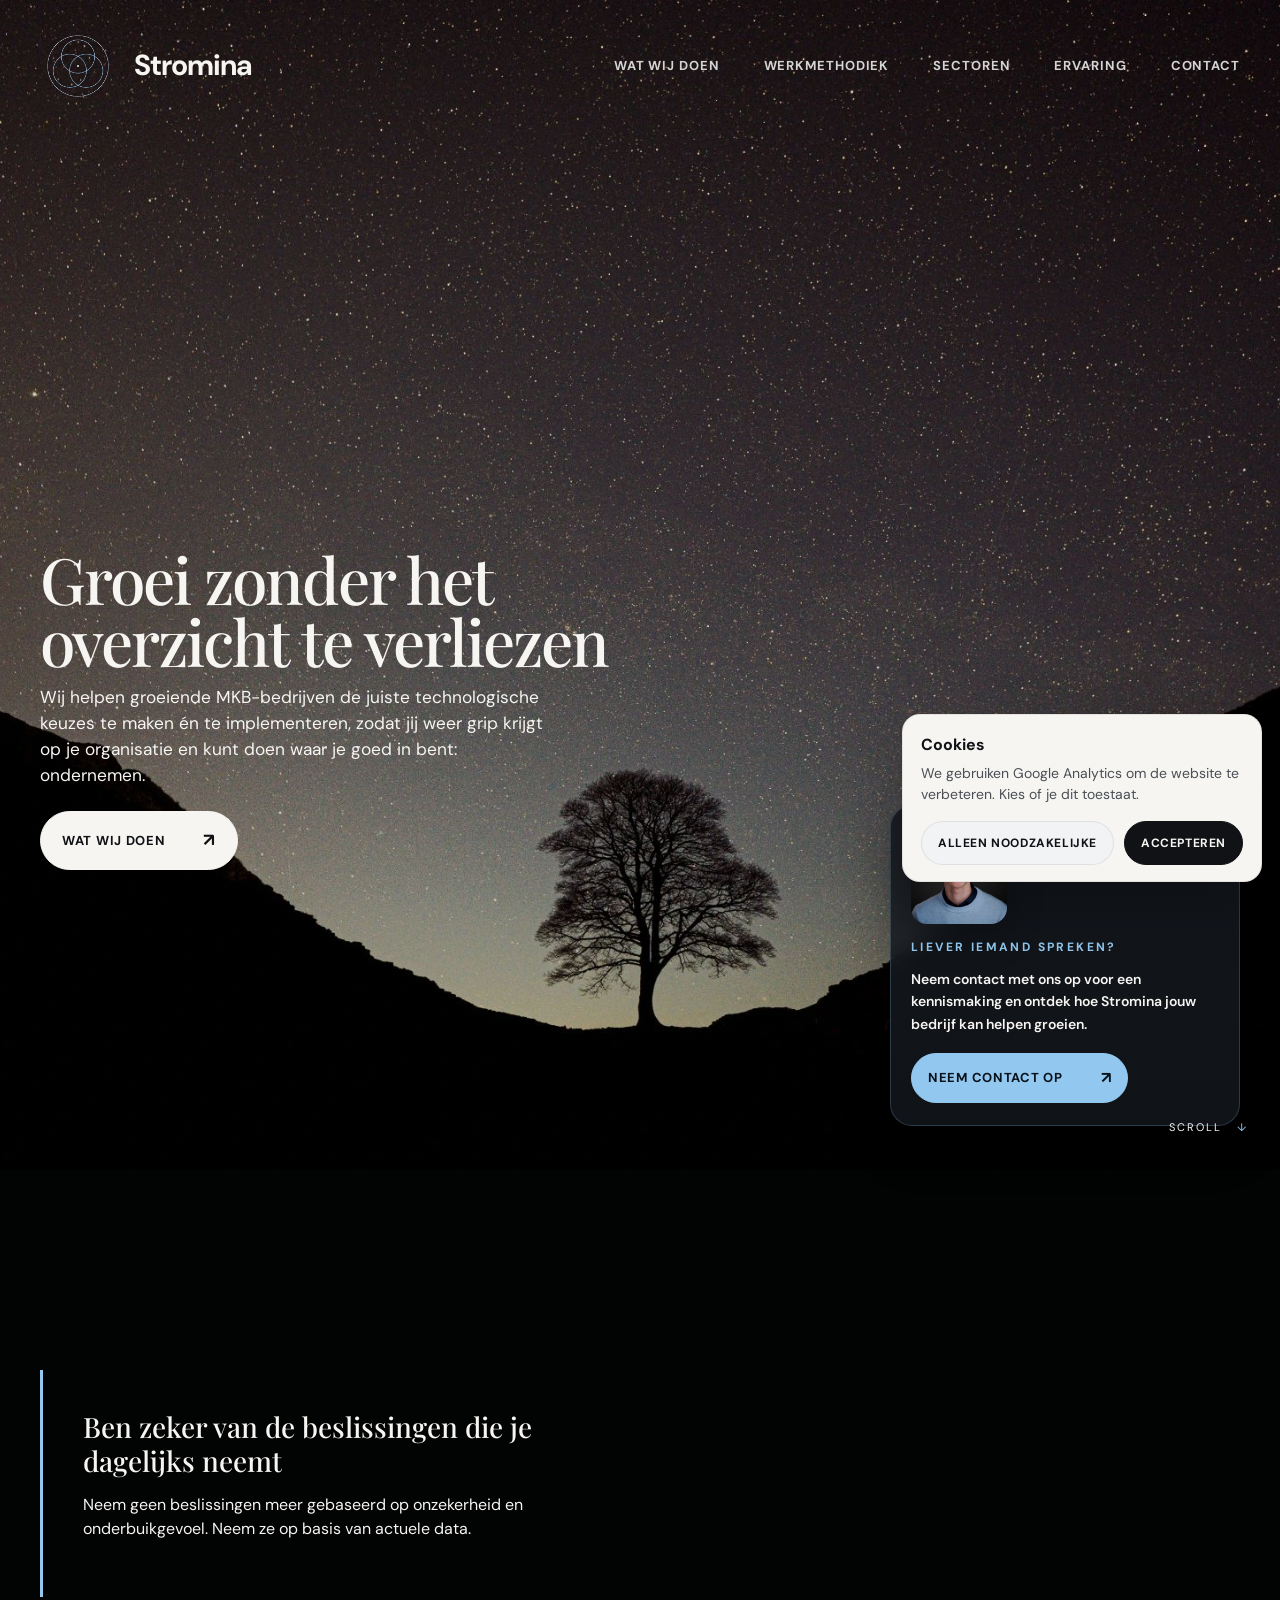
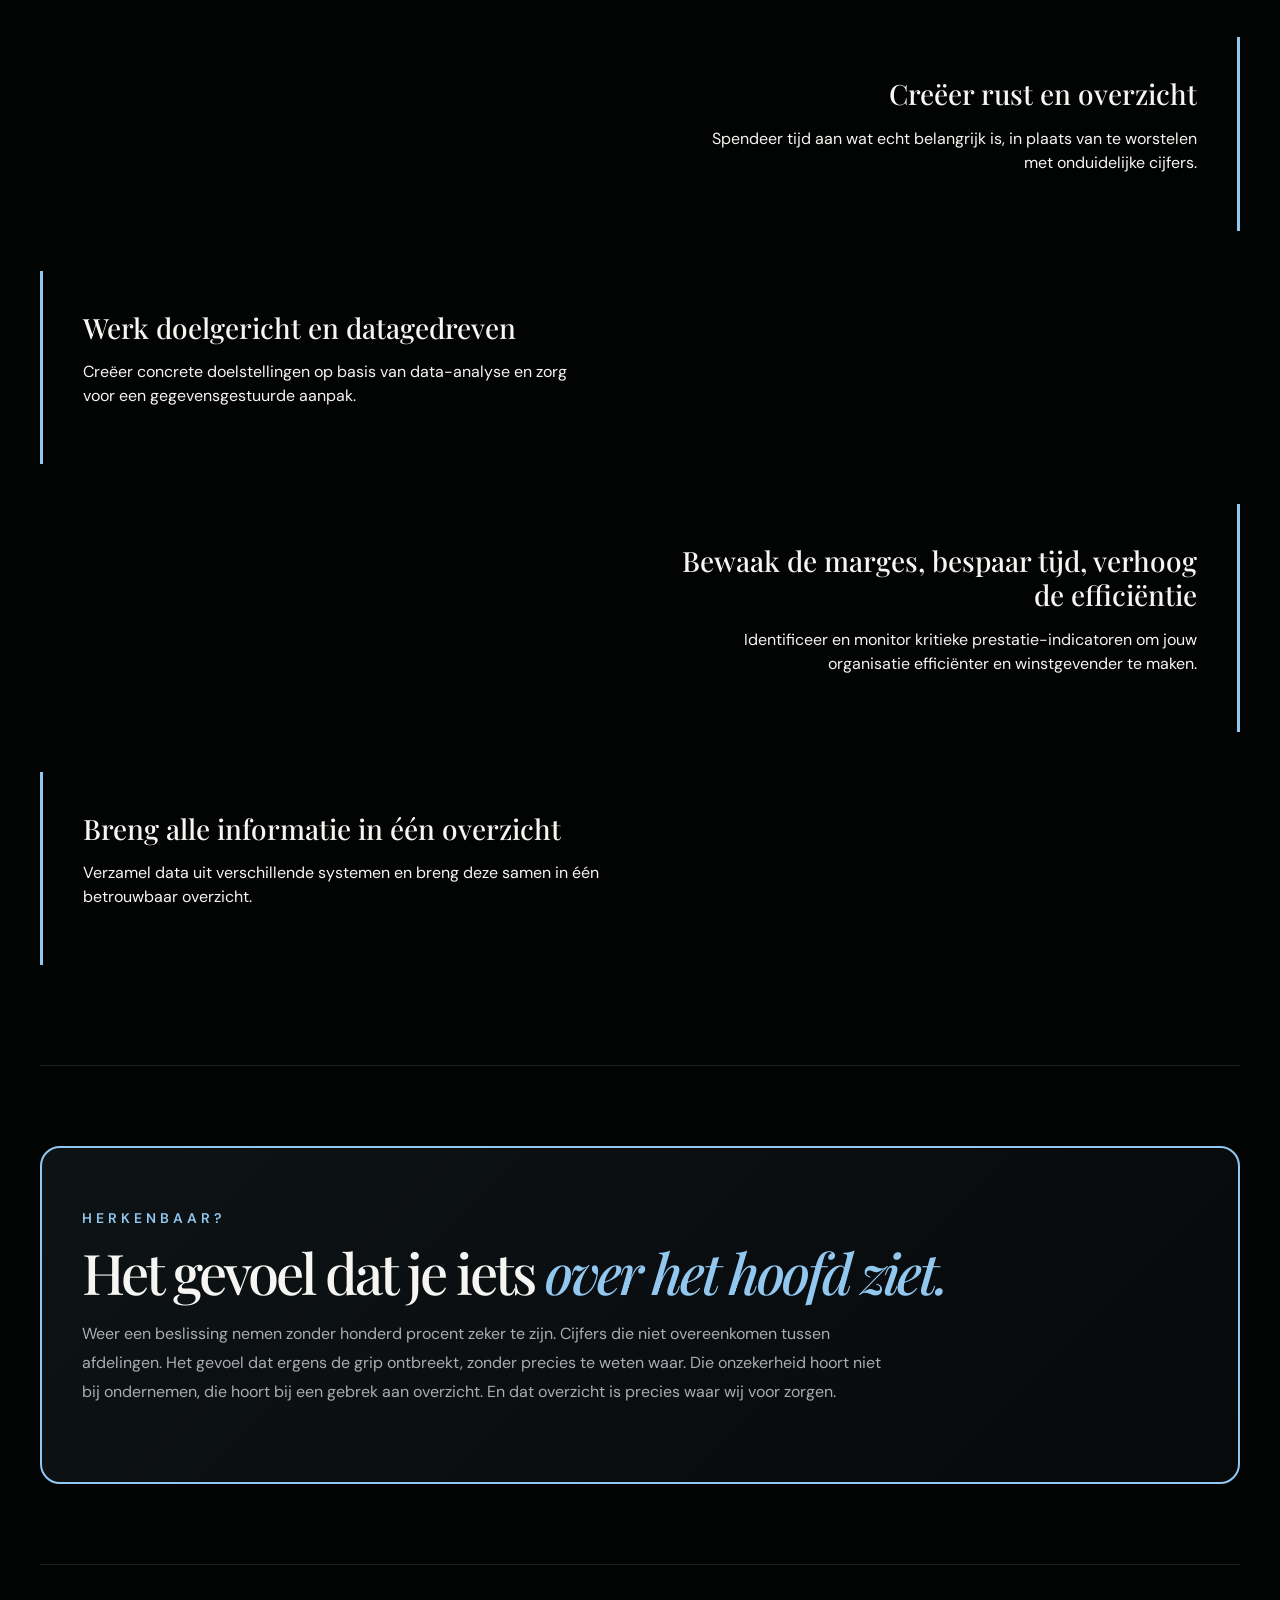
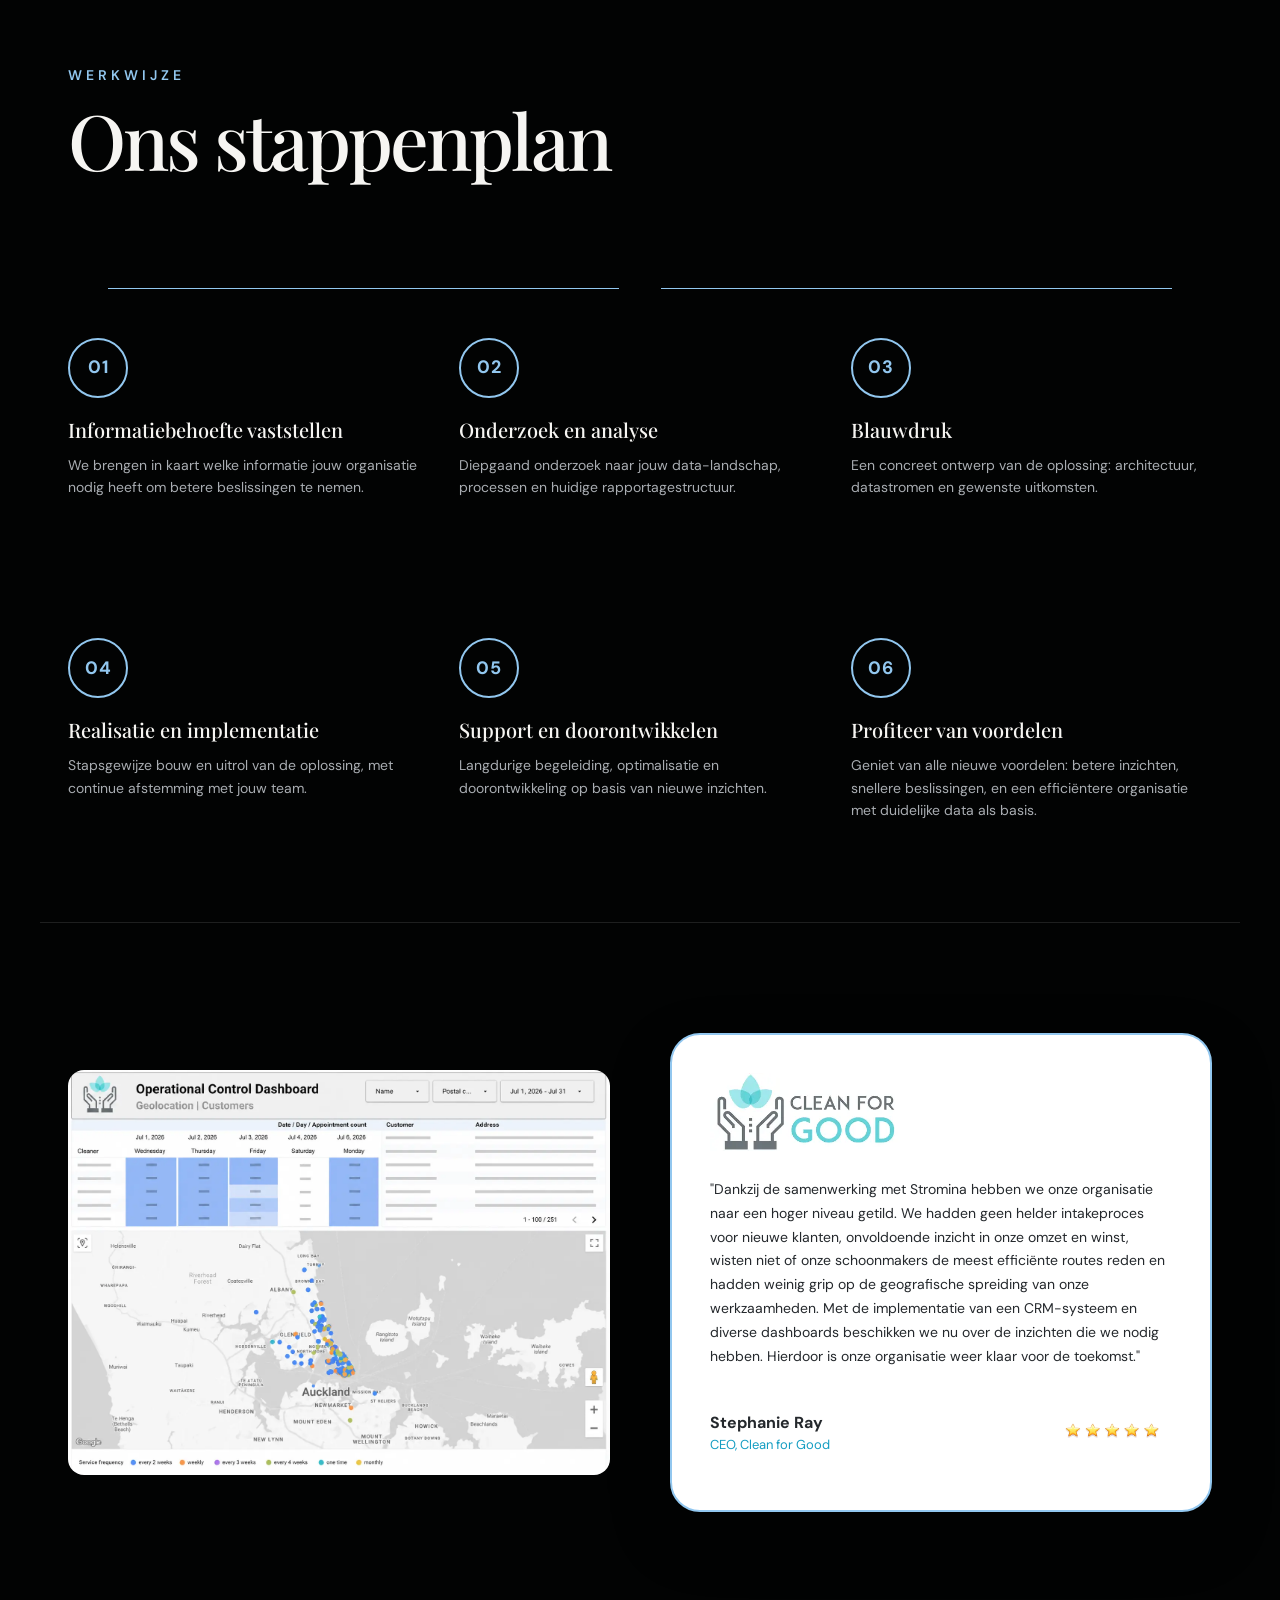
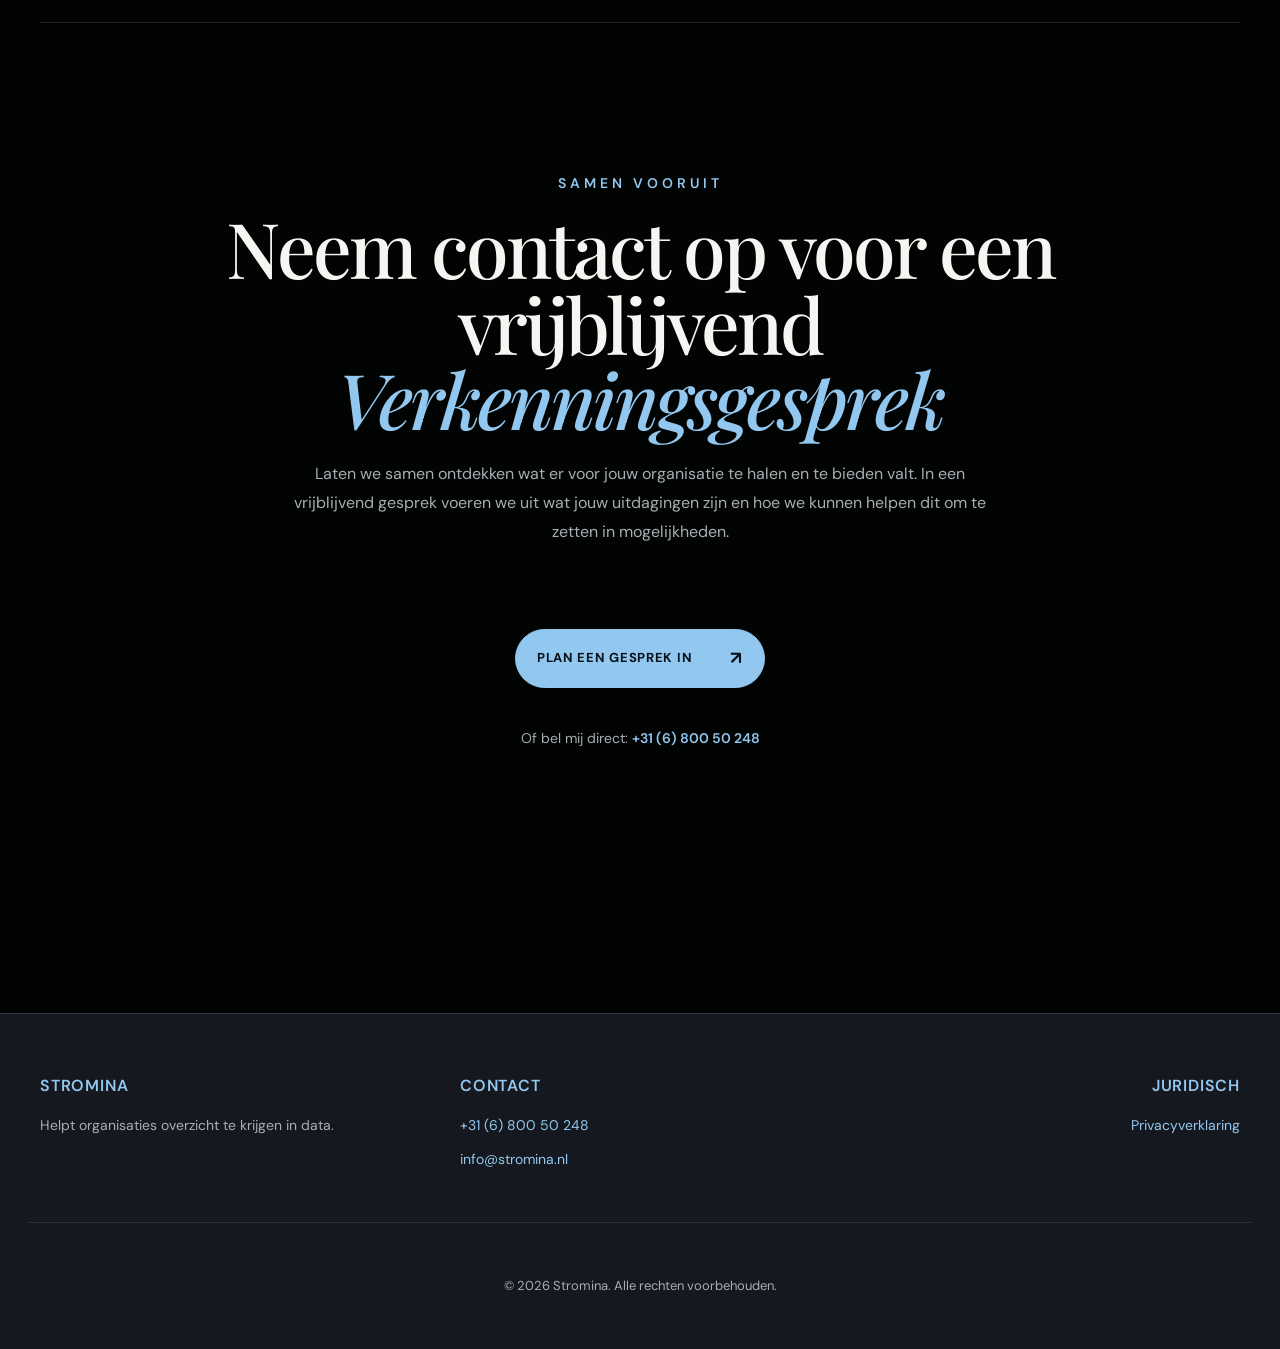
==== commit a774743b: "hero improvement" ====
--- a/index.html
+++ b/index.html
@@ -13,26 +13,38 @@
 </head>
 <body>
   <header class="site-header">
-    <a class="brand" href="index.html" aria-label="Stromina home">
+    <a class="brand" href="/" aria-label="Stromina home">
       <img src="Photo's/stromina_logo_transparent.webp" alt="" class="brand-mark">
       <span>Stromina</span>
     </a>
     <button class="menu-button" type="button" aria-expanded="false" aria-controls="main-nav" aria-label="Menu openen"><span></span><span></span></button>
     <nav id="main-nav" class="main-nav" aria-label="Hoofdnavigatie">
-      <a href="#diensten">Wat wij doen</a>
-      <a href="werkmethodiek.html">Werkmethodiek</a>      <a href="sectoren.html">Sectoren</a>      <a href="ervaring.html">Ervaring</a>
-      <a href="contact.html">Contact</a>
+      <a href="/wat-wij-doen">Wat wij doen</a>
+      <a href="/werkmethodiek">Werkmethodiek</a>      <a href="/sectoren">Sectoren</a>      <a href="/ervaring">Ervaring</a>
+      <a href="/contact">Contact</a>
     </nav>
   </header>
 
   <main id="top">
     <section class="hero" aria-labelledby="hero-title">
-      <div class="hero-content reveal">
-        <p class="eyebrow">Data &amp; business consultancy</p>
-        <h1 id="hero-title">Turning complexity<br><em>into clarity.</em></h1>
-        <a class="button button-light" href="#diensten">Ontdek wat we doen <span aria-hidden="true">↘</span></a>
+      <div class="hero-inner">
+        <div class="hero-content reveal">
+          <h1 id="hero-title">Groei zonder het overzicht te verliezen</h1>
+          <p class="hero-subtitle">Wij helpen groeiende MKB-bedrijven de juiste technologische keuzes te maken én te implementeren, zodat jij weer grip krijgt op je organisatie en kunt doen waar je goed in bent: ondernemen. </p>
+          <a class="button button-light hero-cta" href="/wat-wij-doen">Wat wij doen <span aria-hidden="true">↗</span></a>
+        </div>
+        <aside class="hero-aside reveal" aria-label="Kennismaken met Stromina">
+          <div class="hero-card hero-card--compact">
+            <div class="hero-card__photo-wrap">
+              <img src="Photo's/Profile photo.webp" alt="Jesse van der Wijngaart" class="hero-card__photo">
+            </div>
+            <p class="hero-card__eyebrow">Liever iemand spreken?</p>
+            <p class="hero-card__text hero-card__text--strong">Neem contact met ons op voor een kennismaking en ontdek hoe Stromina jouw bedrijf kan helpen groeien.</p>
+            <a class="button button-blue hero-card__cta" href="/contact">Neem contact op <span aria-hidden="true">↗</span></a>
+          </div>
+        </aside>
       </div>
-      <a class="scroll-cue" href="#diensten" aria-label="Scroll naar onze diensten">Scroll <span>↓</span></a>
+      <a class="scroll-cue" href="/wat-wij-doen" aria-label="Ga naar onze diensten">Scroll <span>↓</span></a>
     </section>
 
     <div class="content-shell">
@@ -64,27 +76,13 @@
       <section id="herkenning" class="section herkenning reveal">
         <div class="section-intro herkenning-content">
           <p class="eyebrow">Herkenbaar?</p>
-          <h2>Het gevoel dat u iets <em>over het hoofd ziet.</em></h2>
+          <h2>Het gevoel dat je iets <em>over het hoofd ziet.</em></h2>
           <p>Weer een beslissing nemen zonder honderd procent zeker te zijn. Cijfers die niet overeenkomen tussen afdelingen. Het gevoel dat ergens de grip ontbreekt, zonder precies te weten waar. Die onzekerheid hoort niet bij ondernemen, die hoort bij een gebrek aan overzicht. En dat overzicht is precies waar wij voor zorgen.</p>
         </div>
       </section>
 
-      <section id="diensten" class="section services reveal">
-        <div class="section-intro">
-          <p class="eyebrow">Onze expertise</p>
-          <h2>Onze diensten</h2>
-          <p>Van informatiebehoefte tot werkbare oplossing. We brengen structuur aan, verbinden data en zorgen dat jouw organisatie vooruit kan.</p>
-        </div>
-        <div class="service-grid">
-          <article><span>01</span><h3>Informatiebehoefte vaststellen</h3><p>De eerste stap in de keten is het vaststellen van de informatiebehoefte, waarna de gepaste vervolgstappen kunnen worden genomen.</p></article>
-          <article><span>02</span><h3>Datagedreven werken</h3><p>Neem beslissingen op basis van betrouwbare data. Inzicht leidt tot betere keuzes, efficiëntere processen en meer grip op jouw organisatie.</p></article>
-          <article><span>03</span><h3>Één waarheid</h3><p>Breng data uit verschillende systemen samen in één betrouwbare informatiebron. Zo werkt iedereen met dezelfde inzichten en cijfers.</p></article>
-          <article><span>04</span><h3>Bedrijfsprocessen optimaliseren</h3><p>Analyseer data om knelpunten, inefficiënties en verbetermogelijkheden in bedrijfsprocessen inzichtelijk te maken.</p></article>
-        </div>
-      </section>
-
       <section id="roadmap" class="section roadmap reveal">
-        <a class="section-link-card" href="werkmethodiek.html" aria-label="Ga naar de werkmethodiek pagina">
+        <a class="section-link-card" href="/werkmethodiek" aria-label="Ga naar de werkmethodiek pagina">
           <div class="roadmap-content">
             <p class="eyebrow">Werkwijze</p>
             <h2>Ons stappenplan</h2>
@@ -97,7 +95,7 @@
               <div class="roadmap-step">
                 <div class="step-number">02</div>
                 <h3>Onderzoek en analyse</h3>
-                <p>Diepgaand onderzoek naar uw data-landschap, processen en huidige rapportagestructuur.</p>
+                <p>Diepgaand onderzoek naar jouw data-landschap, processen en huidige rapportagestructuur.</p>
               </div>
               <div class="roadmap-step">
                 <div class="step-number">03</div>
@@ -107,7 +105,7 @@
               <div class="roadmap-step">
                 <div class="step-number">04</div>
                 <h3>Realisatie en implementatie</h3>
-                <p>Stapsgewijze bouw en uitrol van de oplossing, met continue afstemming met uw team.</p>
+                <p>Stapsgewijze bouw en uitrol van de oplossing, met continue afstemming met jouw team.</p>
               </div>
               <div class="roadmap-step">
                 <div class="step-number">05</div>
@@ -125,7 +123,7 @@
       </section>
 
       <section class="section testimonial reveal" aria-label="Klantervaring">
-        <a class="section-link-card" href="ervaring.html" aria-label="Ga naar de ervaringen pagina">
+        <a class="section-link-card" href="/ervaring" aria-label="Ga naar de ervaringen pagina">
           <div class="testimonial-container">
             <div class="dashboard-image">
               <img src="Photo's/Dashboard-Clean-for-Good.webp" alt="Stromina Dashboard Voorbeeld" class="dashboard-screenshot">
@@ -149,7 +147,7 @@
           <p class="eyebrow">Samen vooruit</p>
           <h2>Neem contact op voor een vrijblijvend<br><em>Verkenningsgesprek</em></h2>
           <p class="contact-subtitle">Laten we samen ontdekken wat er voor jouw organisatie te halen en te bieden valt. In een vrijblijvend gesprek voeren we uit wat jouw uitdagingen zijn en hoe we kunnen helpen dit om te zetten in mogelijkheden.</p>
-          <a class="button button-blue" href="contact.html">Plan een gesprek in <span aria-hidden="true">↗</span></a>
+          <a class="button button-blue" href="/contact">Plan een gesprek in <span aria-hidden="true">↗</span></a>
           <p class="contact-footer">Of bel mij direct: <a href="tel:+31680050248">+31 (6) 800 50 248</a></p>
         </div>
       </section>
@@ -168,7 +166,7 @@
       </div>
       <div class="footer-section">
         <h4>Juridisch</h4>
-        <p><a href="privacyverklaring.html">Privacyverklaring</a></p>
+        <p><a href="/privacyverklaring">Privacyverklaring</a></p>
       </div>
     </div>
     <div class="footer-bottom">
--- a/style.css
+++ b/style.css
@@ -3,7 +3,12 @@
 *{box-sizing:border-box}html{scroll-behavior:smooth}body{margin:0;background:var(--black);color:var(--white);font-family:var(--sans);font-size:16px;line-height:1.5}a{color:inherit;text-decoration:none}.section-link-card{display:block;cursor:pointer}.section-link-card:focus-visible{outline:2px solid var(--blue);outline-offset:8px;border-radius:24px}img{max-width:100%;display:block}button{font:inherit}.site-header{position:absolute;z-index:20;top:0;left:50%;width:min(100% - 64px,1200px);height:132px;transform:translateX(-50%);display:flex;align-items:center;justify-content:space-between}.brand{display:flex;align-items:center;gap:18px;font-size:29px;font-weight:700;letter-spacing:-1px}.brand-mark{width:76px;height:76px;object-fit:cover;border-radius:50%;mix-blend-mode:screen}.main-nav{display:flex;gap:44px}.main-nav a{font-size:13px;font-weight:700;text-transform:uppercase;letter-spacing:.9px;color:#d4d4d3;transition:color .2s}.main-nav a:hover{color:var(--blue)}.menu-button{display:none;background:none;border:0;color:white;padding:10px}.menu-button span{display:block;width:28px;height:1px;background:currentColor;margin:7px}.hero{position:relative;min-height:130svh;display:grid;place-items:center;text-align:center;background-image:linear-gradient(rgba(2,3,3,.12),rgba(2,3,3,.18)),url("Photo's/mark-mc-neill-Fk_rxbUaujs-unsplash.webp");background-size:cover;background-position:center}.hero-content{padding:140px 24px 30px}.eyebrow{margin:0 0 16px;color:var(--blue);font-size:14px;font-weight:600;text-transform:uppercase;letter-spacing:4px}.hero h1,.section h2{margin:0;font-family:var(--serif);font-weight:500;line-height:.98;letter-spacing:-3px}.hero h1{font-size:clamp(62px,7.2vw,108px)}.hero h1 em,.section h2 em{color:var(--blue);font-weight:500}.button{display:inline-flex;align-items:center;gap:38px;margin-top:42px;padding:15px 21px;border:1px solid;border-radius:999px;font-size:13px;font-weight:700;text-transform:uppercase;letter-spacing:.7px;transition:.25s}.button span{font-size:18px}.button-light{background:var(--white);border-color:var(--white);color:#101216}.button:hover{transform:translateY(-2px);box-shadow:0 8px 24px rgba(0,0,0,.2)}.scroll-cue{position:absolute;bottom:35px;right:calc((100% - min(100% - 64px,1200px))/2);font-size:11px;text-transform:uppercase;letter-spacing:2px}.scroll-cue span{margin-left:10px;color:var(--blue)}.content-shell{background:var(--black);padding:100px max(32px,calc((100% - 1200px)/2))}.section{padding:110px 0;border-bottom:1px solid rgba(255,255,255,.11)}.section-intro{max-width:640px}.section h2{font-size:clamp(48px,6vw,84px)}.section-intro>p:last-child{max-width:560px;color:var(--muted);font-size:18px}.services{border:1.5px solid var(--line);border-radius:36px;padding:70px 54px;margin-bottom:110px}.service-grid{display:grid;grid-template-columns:repeat(2,1fr);gap:18px;margin-top:58px}.service-grid article{min-height:250px;border:1.5px solid var(--line);border-radius:24px;padding:29px;transition:.25s}.service-grid article:hover{background:#1a2027;transform:translateY(-3px)}.service-grid span,.steps>article>span{color:var(--blue);font-size:13px;letter-spacing:2px}.service-grid h3,.steps h3{font-size:20px;line-height:1.15;margin:36px 0 12px}.service-grid p,.steps p{color:#b9bdc1;margin:0;max-width:440px}.split-section{display:grid;grid-template-columns:1fr 1fr;gap:80px}.steps article{display:grid;grid-template-columns:52px 1fr;padding:23px 0;border-top:1px solid rgba(255,255,255,.19)}.steps article:last-child{border-bottom:1px solid rgba(255,255,255,.19)}.steps h3{margin:0 0 8px}.experience{display:grid;grid-template-columns:1.2fr 1fr;gap:70px;align-items:end}.stats{display:grid;grid-template-columns:repeat(3,1fr);gap:20px}.stats div{padding-top:20px;border-top:1px solid var(--line)}.stats strong{display:block;color:var(--blue);font-family:var(--serif);font-size:46px;font-weight:500}.stats span{color:var(--muted);font-size:13px}.about-grid{display:grid;grid-template-columns:1.25fr .75fr;gap:80px}.about-grid p{color:#c6c8ca;font-size:18px}.testimonial{display:flex;justify-content:flex-end;min-height:550px;align-items:center}.quote-card{width:min(100%,620px);background:#FFFFFF;color:#24282c;border:2px solid var(--blue);border-radius:30px;padding:38px}.client-logo{width:190px;margin-bottom:27px}.quote-card blockquote{margin:0;font-size:14px;line-height:1.7}.quote-card>p{margin:24px 0 0}.quote-card strong,.quote-card span{display:block}.quote-card span{color:#149dc2;font-size:13px}.contact{text-align:center;border:0;padding:150px 0}.contact-content{max-width:900px;margin:0 auto;padding:0 28px}.contact-subtitle{margin:24px 0 40px;font-size:16px;color:var(--muted);line-height:1.8;max-width:700px;margin-left:auto;margin-right:auto}.contact-footer{margin-top:40px;font-size:14px;color:var(--muted)}.contact-footer a{color:var(--blue);text-decoration:none;font-weight:600;transition:color .2s}.contact-footer a:hover{color:var(--white)}.button-blue{background:var(--blue);border-color:var(--blue);color:#08121a}.reveal{opacity:0;transform:translateY(22px);transition:opacity .7s ease,transform .7s ease}.reveal.visible{opacity:1;transform:none}
 @media(max-width:900px){.site-header{height:100px;width:calc(100% - 36px)}.brand{font-size:23px;gap:12px}.brand-mark{width:56px;height:56px}.menu-button{display:block;z-index:3}.main-nav{position:fixed;top:14px;right:0;width:min(340px,calc(100vw - 36px));padding:90px 28px 30px;flex-direction:column;gap:0;background:#11161c;border:1px solid var(--line);border-radius:22px;opacity:0;visibility:hidden;transform:translateY(-10px);transition:.2s}.main-nav.open{opacity:1;visibility:visible;transform:none}.main-nav a{padding:15px 0;border-top:1px solid rgba(255,255,255,.13)}.hero{min-height:850px;background-position:52% center}.hero h1{font-size:clamp(53px,15vw,78px)}.scroll-cue{display:none}.content-shell{padding:70px 18px}.section{padding:80px 0}.services{padding:46px 20px;border-radius:27px;margin-bottom:20px}.service-grid,.split-section,.experience,.about-grid{grid-template-columns:1fr}.service-grid{margin-top:38px}.split-section,.experience,.about-grid{gap:48px}.stats{grid-template-columns:1fr}.testimonial{min-height:auto}.contact{padding:120px 10px}}
 @media(max-width:560px){.hero{min-height:760px}.hero h1{letter-spacing:-2px}.eyebrow{font-size:11px;letter-spacing:2.5px}.service-grid{grid-template-columns:1fr}.service-grid article{min-height:auto}.section h2{font-size:48px;letter-spacing:-2px}.quote-card{padding:28px 22px;border-radius:22px}.button{gap:24px}}
+@media(max-width:560px){.contact{padding:86px 0 92px}.contact-content{max-width:34rem;padding:0 18px;text-align:center;margin:0 auto;display:flex;flex-direction:column;align-items:center}.contact h2{font-size:clamp(30px,8.2vw,40px);line-height:1.02;letter-spacing:-1.5px;max-width:12ch;margin:0 auto}.contact-subtitle{margin:20px 0 28px;font-size:14px;line-height:1.7;max-width:30ch}.contact .button{margin-top:0}.contact-footer{font-size:13px;line-height:1.5}}
 @media(prefers-reduced-motion:reduce){html{scroll-behavior:auto}.reveal{opacity:1;transform:none;transition:none}}
+
+/* Hero compacting overrides */
+.hero{align-items:stretch;text-align:left}.hero-inner{width:min(100% - 64px,1200px);margin:0 auto;display:grid;grid-template-columns:minmax(0,1.15fr) minmax(280px,.8fr);gap:32px;align-items:end}.hero-content{max-width:680px;padding:300px 0 300px}.hero-content .hero-subtitle{margin:14px 0 0;max-width:520px;font-size:clamp(14px,1.35vw,18px);line-height:1.5;color:var(--white)}.hero-content .hero-cta{margin-top:22px}.hero .scroll-cue{left:auto;right:32px;transform:none}.hero h1{font-size:clamp(38px,5vw,72px);letter-spacing:-2px;line-height:.96}.hero-aside{padding:0 0 44px;display:flex;justify-content:flex-end;align-self:end}.hero-card{width:100%;max-width:350px;padding:22px 20px 22px;border-radius:22px;background:linear-gradient(180deg,rgba(21,25,31,.9),rgba(21,25,31,.74));border:1px solid rgba(146,199,239,.22);box-shadow:0 20px 48px rgba(0,0,0,.26);backdrop-filter:blur(10px)}.hero-card--compact{max-width:350px}.hero-card__photo-wrap{margin-bottom:14px}.hero-card__photo{width:100%;max-width:96px;border-radius:16px;aspect-ratio:1/1;object-fit:cover;box-shadow:0 12px 34px rgba(0,0,0,.25)}.hero-card__eyebrow{margin:0 0 10px;color:var(--blue);font-size:12px;font-weight:700;letter-spacing:2.4px;text-transform:uppercase}.hero-card__title{margin:0;color:var(--white);font-family:var(--serif);font-size:clamp(20px,1.7vw,26px);line-height:1.08;font-weight:500;letter-spacing:-1px}.hero-card__text{margin:12px 0 0;color:var(--muted);font-size:14px;line-height:1.6}.hero-card__text--strong{color:var(--white);font-weight:600}.hero-card__cta{margin-top:18px;align-self:flex-start}.hero-card .button{padding:12px 16px}.hero-card .button span{font-size:16px}@media(max-width:900px){.hero{min-height:820px}.hero-inner{width:calc(100% - 36px);grid-template-columns:1fr;gap:22px;align-items:start}.hero-content{max-width:560px;padding-top:148px}.hero-aside{padding:0 0 30px;justify-content:flex-start;align-self:start}.hero-card{max-width:540px}.hero-content .hero-subtitle{font-size:16px}.hero .scroll-cue{display:none}}
+@media(max-width:560px){.hero{min-height:700px}.hero-inner{width:calc(100% - 36px)}.hero-content{padding-top:130px}.hero h1{font-size:clamp(30px,8vw,38px);letter-spacing:-1px}.hero-content .hero-subtitle{font-size:14px;line-height:1.5}.hero-content .hero-cta{width:fit-content}.hero-card{padding:20px 18px 22px;border-radius:20px}.hero-card__photo{max-width:88px;border-radius:14px}.hero-card__title{font-size:clamp(19px,5vw,24px)}.hero-card__text{font-size:13px;line-height:1.55}.hero-card .button{width:fit-content}.hero .scroll-cue{display:none}}
 
 .hero{background-image:linear-gradient(rgba(2,3,3,.12),rgba(2,3,3,.18)),url("Photo's/mark-mc-neill-Fk_rxbUaujs-unsplash.webp")}
 .testimonial{background:var(--black)}
@@ -65,7 +70,7 @@
 
 @media(max-width:900px){.footer-content{grid-template-columns:1fr;gap:40px;margin-bottom:30px}.site-footer{padding:50px 20px 30px}}
 
-@media(max-width:560px){.footer-content{gap:30px;margin-bottom:20px}.site-footer{padding:40px 20px 25px}.footer-section h4{font-size:14px}.footer-section p{font-size:13px}}
+@media(max-width:560px){.footer-content{grid-template-columns:1fr;gap:18px;margin-bottom:20px}.site-footer{padding:34px 16px 22px}.footer-section:last-child{text-align:left}.footer-section h4{font-size:12px;letter-spacing:.6px;margin-bottom:10px}.footer-section p{font-size:11px;line-height:1.45;margin-bottom:8px;word-break:break-word}.footer-bottom{padding-top:28px;font-size:11px}}
 
 .sectoren-hero{position:relative;min-height:60vh;display:grid;place-items:center;text-align:center;background:linear-gradient(135deg,rgba(146,199,239,.08) 0%,rgba(146,199,239,.03) 100%);border-bottom:2px solid var(--blue);padding:140px 28px 80px}.sectoren-hero-content{max-width:900px}.sectoren-hero h1{font-size:clamp(48px,6vw,72px);margin:0 0 20px}.sectoren-subtitle{font-size:16px;color:var(--muted);line-height:1.6;max-width:700px;margin:0 auto}
 
@@ -75,5 +80,5 @@
 
 @media(max-width:900px){.sectoren-hero{min-height:50vh;padding:60px 20px}.sectoren-hero h1{font-size:clamp(42px,8vw,60px)}.sectoren-container{padding:0 20px}.sectors-grid{grid-template-columns:repeat(2,1fr);gap:30px}.sector-card{border-radius:10px}.sector-content{padding:26px}.sector-content h3{font-size:20px}.sector-content p{font-size:14px}.sectors-cta{padding:80px 20px}.sectors-cta h2{font-size:36px}}
 
-@media(max-width:560px){.sectoren-hero{min-height:auto;padding:50px 20px}.sectoren-hero h1{font-size:36px;margin-bottom:16px}.sectoren-subtitle{font-size:14px}.sectors-grid{grid-template-columns:1fr;gap:24px}.sector-image{height:160px}.sector-content{padding:24px}.sector-content h3{font-size:20px;margin-bottom:12px}.sector-content p{font-size:14px;line-height:1.6}.sectors-cta{padding:60px 20px}.sectors-cta h2{font-size:32px}.sectors-cta p{font-size:14px}}
+@media(max-width:560px){.site-header{height:88px;width:calc(100% - 24px)}.brand{font-size:18px;gap:8px}.brand-mark{width:44px;height:44px}.sectoren-hero{min-height:auto;padding:118px 18px 52px}.sectoren-hero h1{font-size:clamp(32px,9vw,40px);margin-bottom:14px;line-height:1.02;letter-spacing:-1px}.sectoren-subtitle{font-size:14px;max-width:28ch}.sectors-grid{grid-template-columns:1fr;gap:24px}.sector-image{height:160px}.sector-content{padding:24px}.sector-content h3{font-size:20px;margin-bottom:12px}.sector-content p{font-size:14px;line-height:1.6}.sectors-cta{padding:60px 20px}.sectors-cta h2{font-size:clamp(28px,8.5vw,38px);line-height:1.05;overflow-wrap:anywhere}.sectors-cta p{font-size:14px}}
 
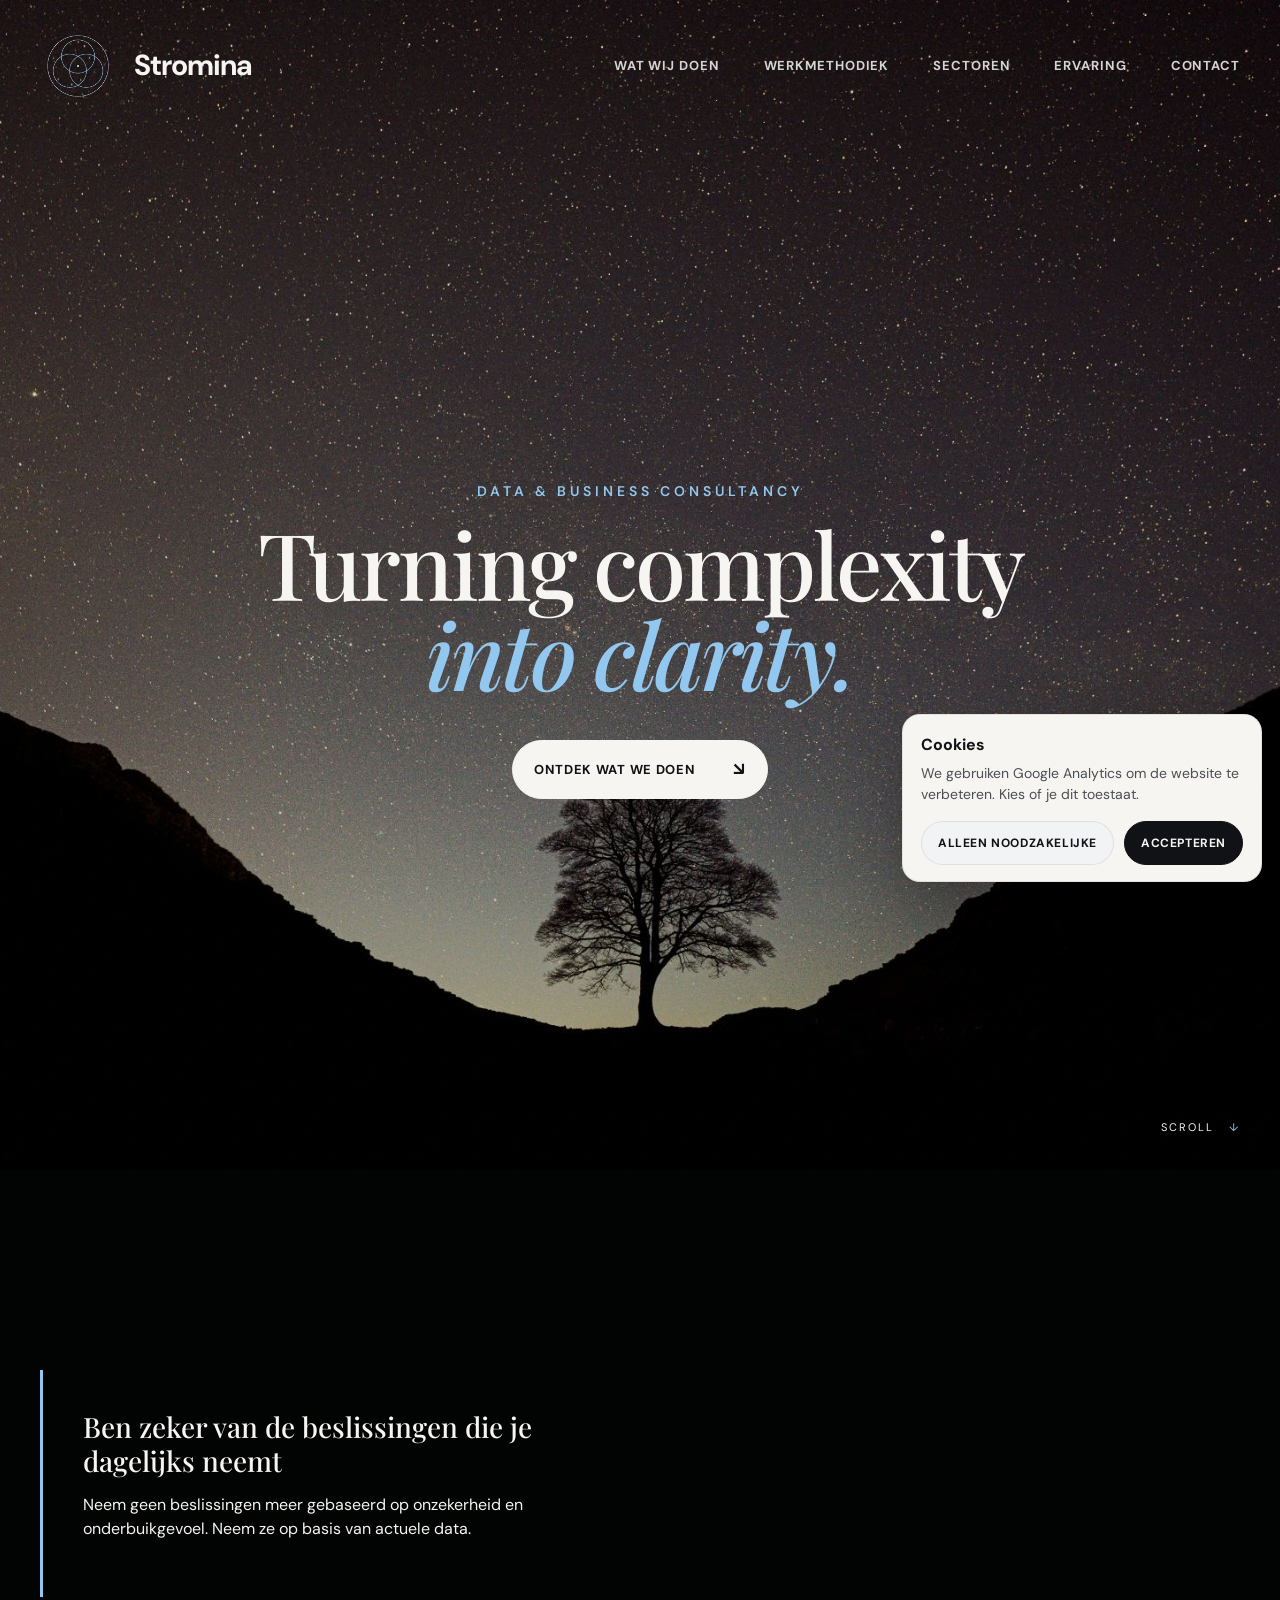
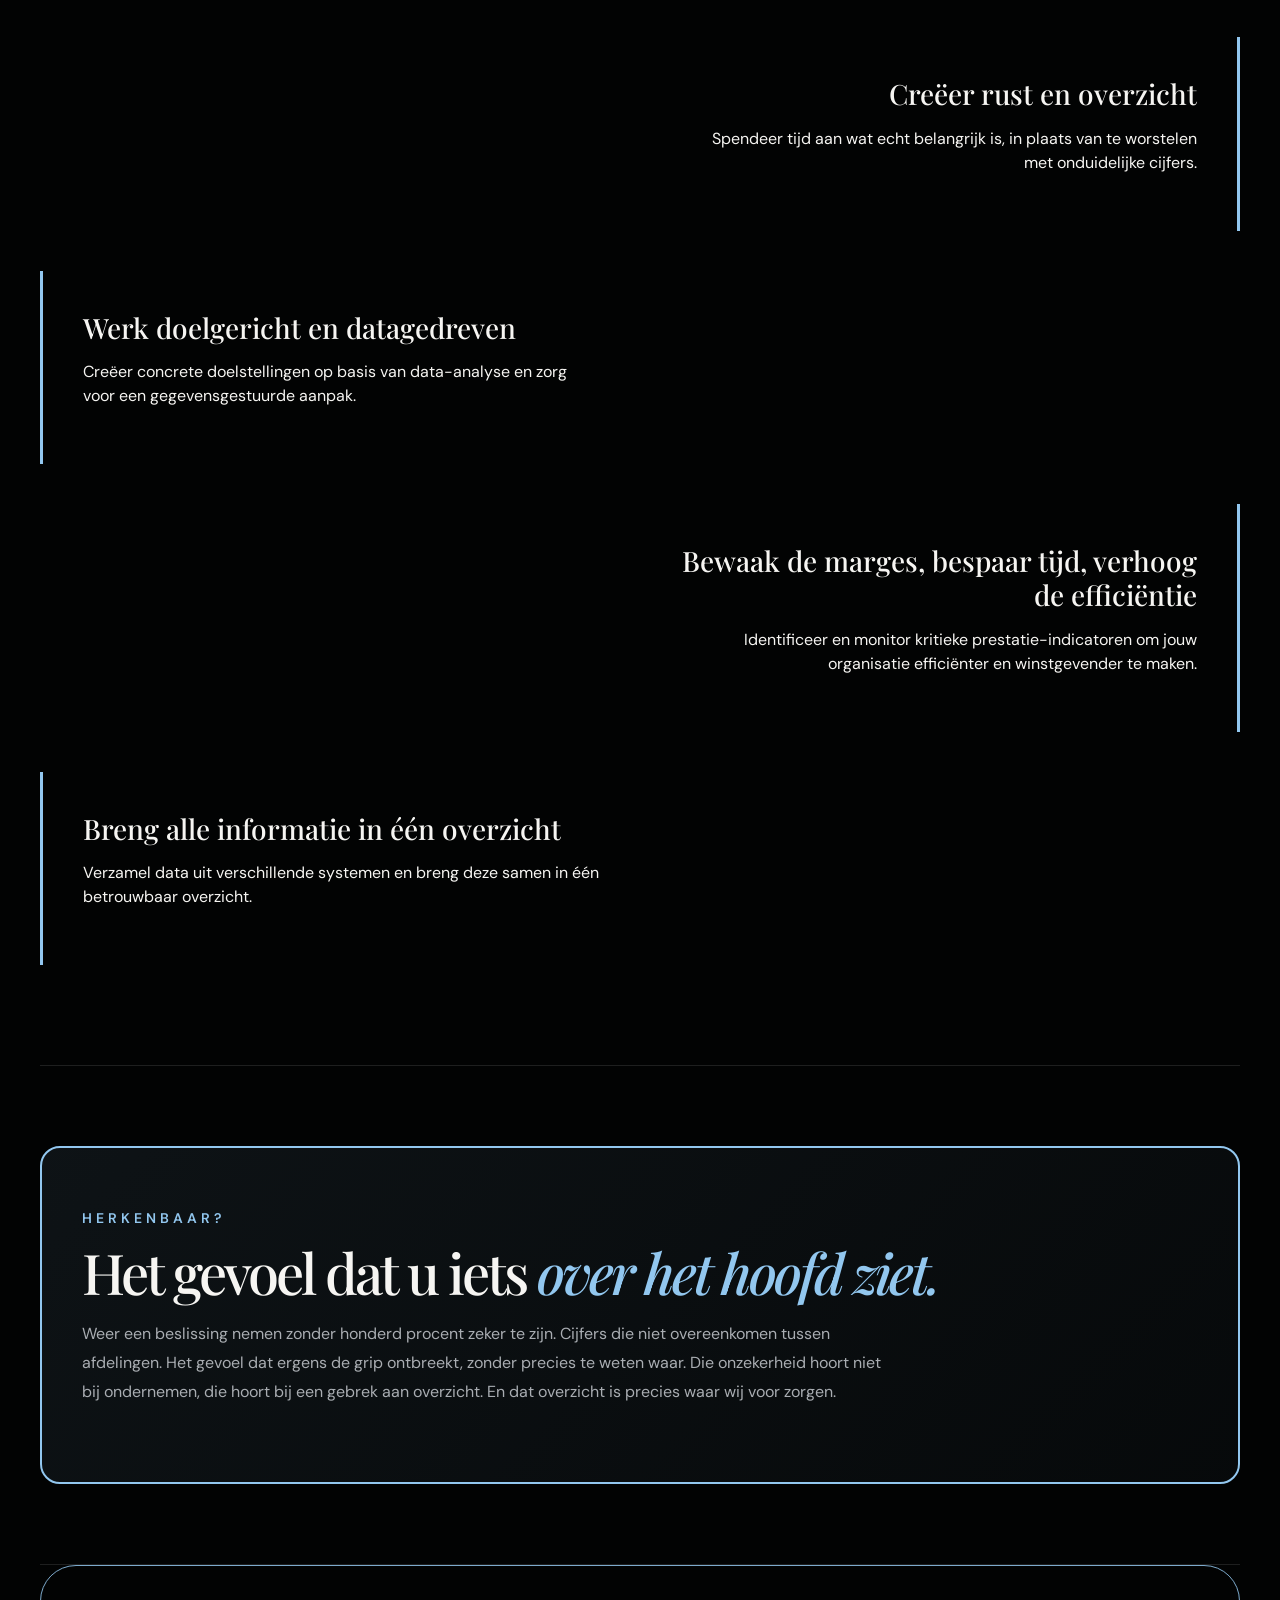
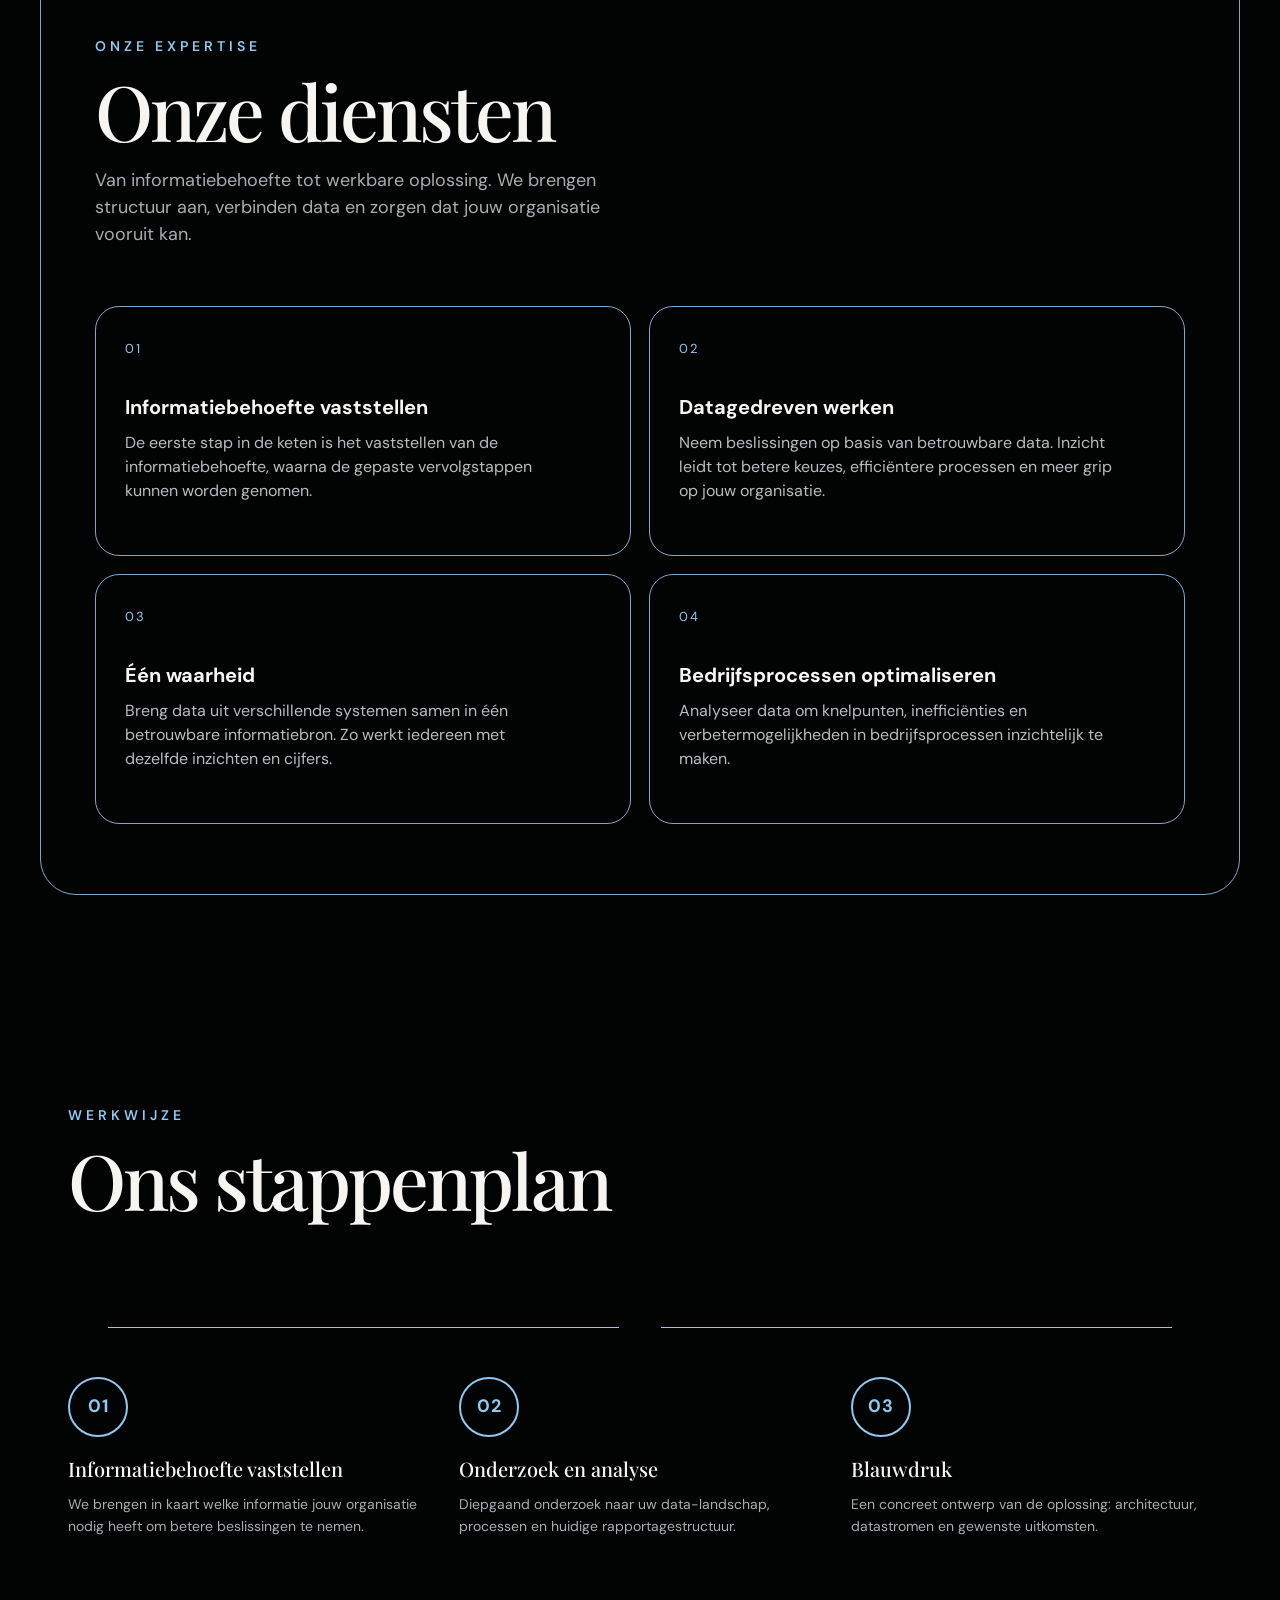
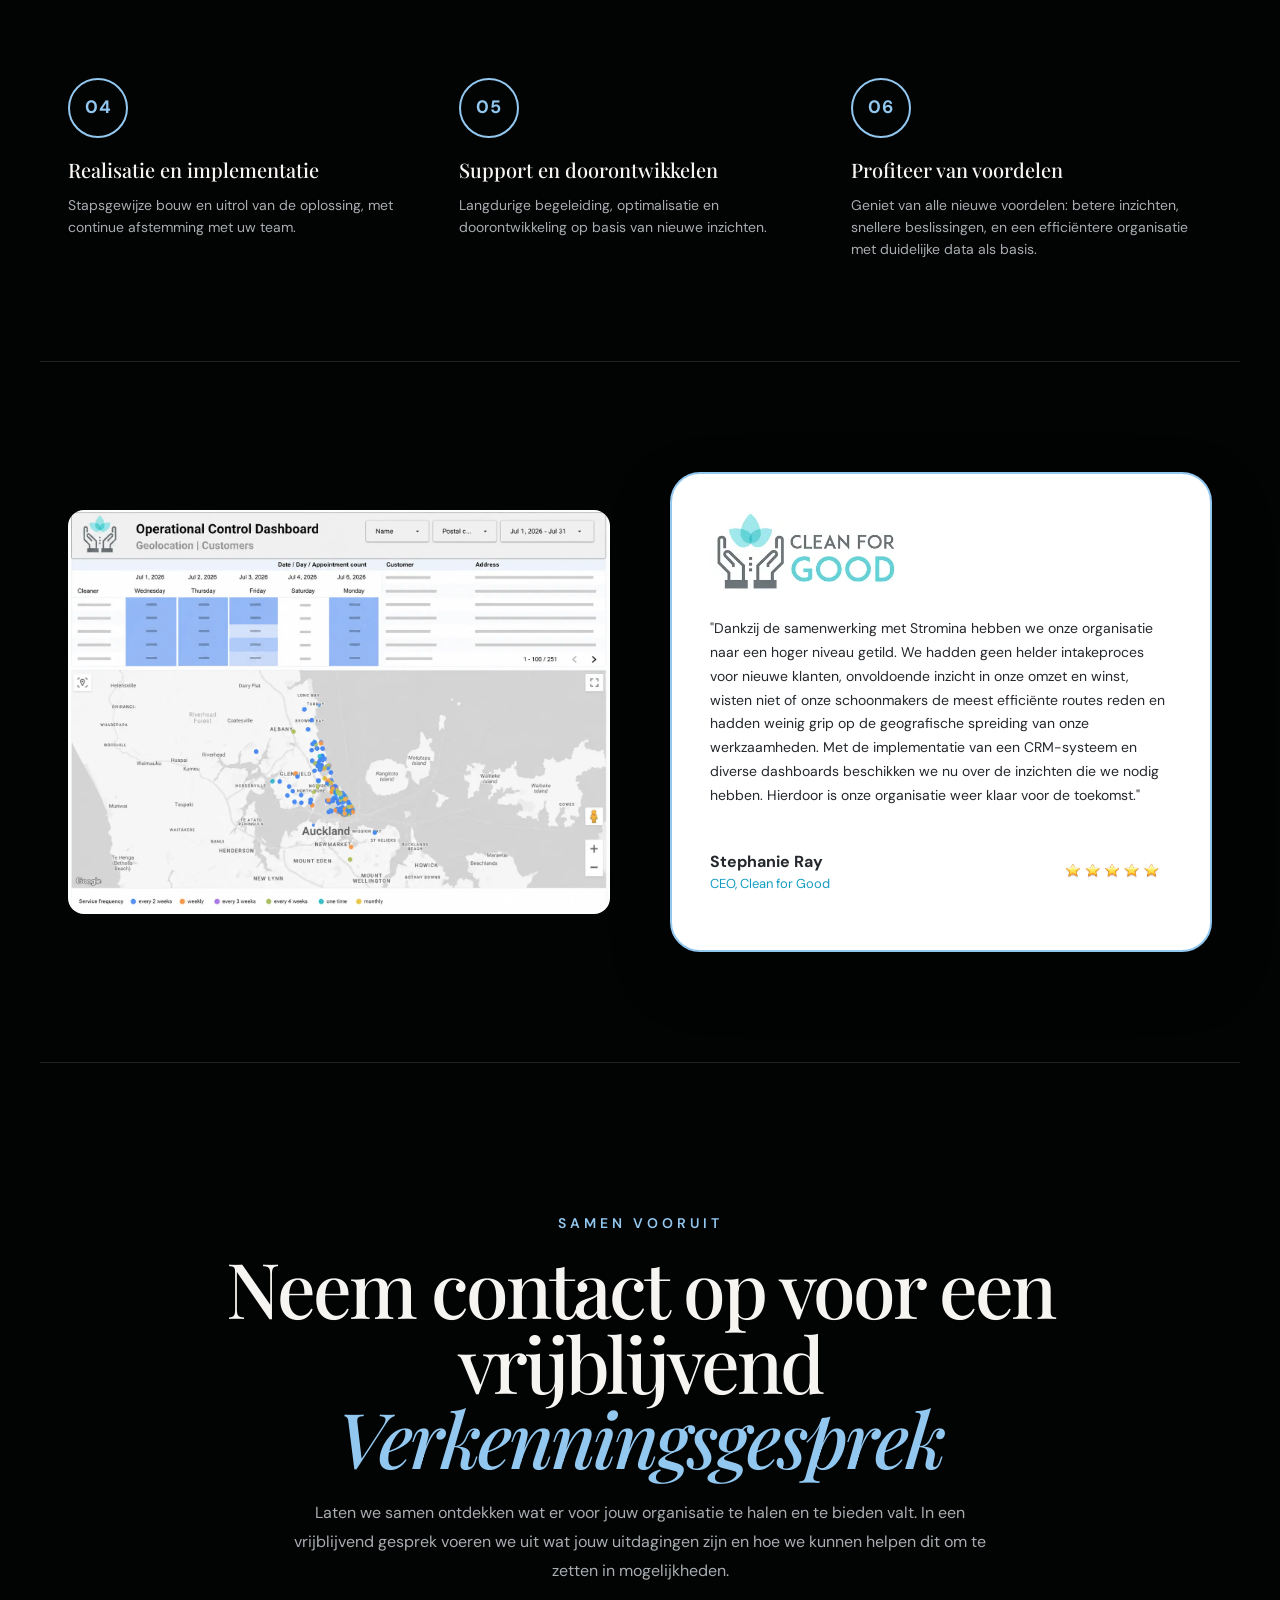
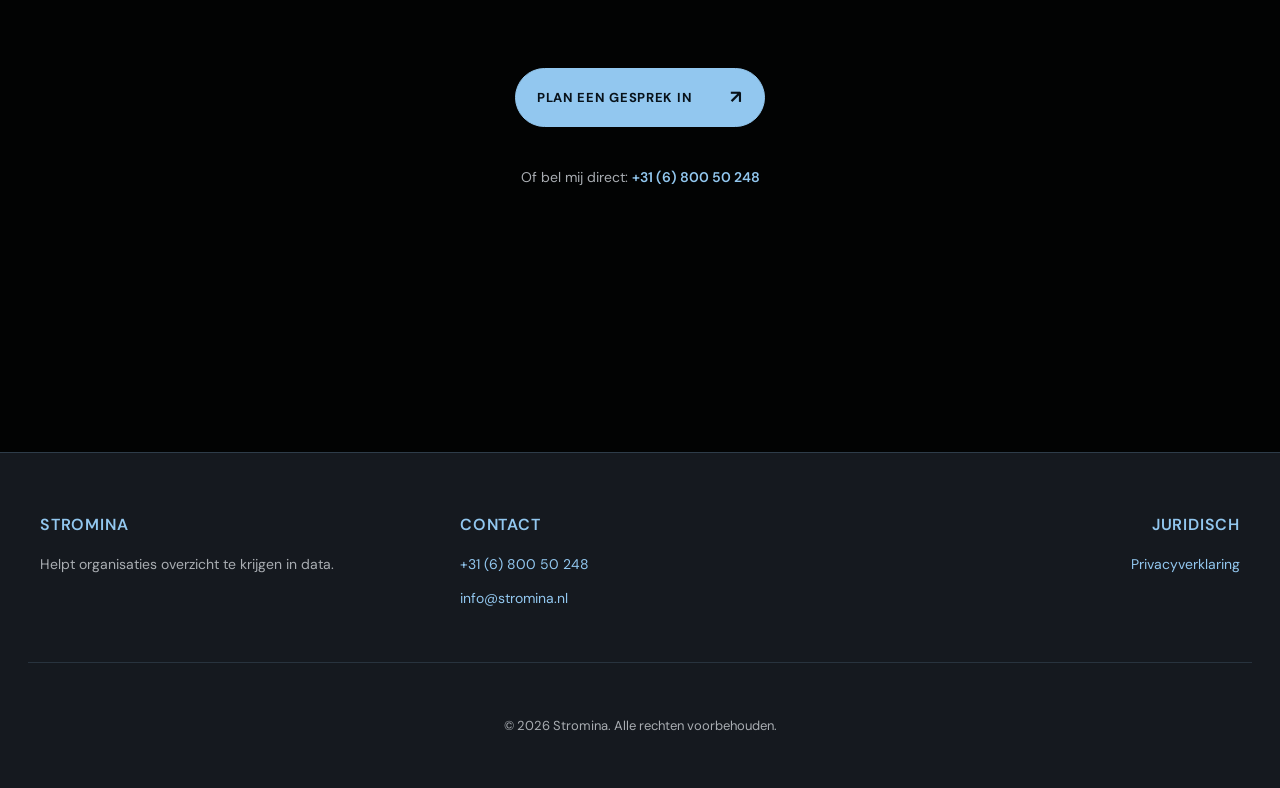
==== commit 3d8749bb: "Revert "hero improvement" This reverts commit a774743bad6b6a426ff0a9db6def16222cbecb2f." ====
--- a/index.html
+++ b/index.html
@@ -19,7 +19,7 @@
     </a>
     <button class="menu-button" type="button" aria-expanded="false" aria-controls="main-nav" aria-label="Menu openen"><span></span><span></span></button>
     <nav id="main-nav" class="main-nav" aria-label="Hoofdnavigatie">
-      <a href="/wat-wij-doen">Wat wij doen</a>
+      <a href="#diensten">Wat wij doen</a>
       <a href="/werkmethodiek">Werkmethodiek</a>      <a href="/sectoren">Sectoren</a>      <a href="/ervaring">Ervaring</a>
       <a href="/contact">Contact</a>
     </nav>
@@ -27,24 +27,12 @@
 
   <main id="top">
     <section class="hero" aria-labelledby="hero-title">
-      <div class="hero-inner">
-        <div class="hero-content reveal">
-          <h1 id="hero-title">Groei zonder het overzicht te verliezen</h1>
-          <p class="hero-subtitle">Wij helpen groeiende MKB-bedrijven de juiste technologische keuzes te maken én te implementeren, zodat jij weer grip krijgt op je organisatie en kunt doen waar je goed in bent: ondernemen. </p>
-          <a class="button button-light hero-cta" href="/wat-wij-doen">Wat wij doen <span aria-hidden="true">↗</span></a>
-        </div>
-        <aside class="hero-aside reveal" aria-label="Kennismaken met Stromina">
-          <div class="hero-card hero-card--compact">
-            <div class="hero-card__photo-wrap">
-              <img src="Photo's/Profile photo.webp" alt="Jesse van der Wijngaart" class="hero-card__photo">
-            </div>
-            <p class="hero-card__eyebrow">Liever iemand spreken?</p>
-            <p class="hero-card__text hero-card__text--strong">Neem contact met ons op voor een kennismaking en ontdek hoe Stromina jouw bedrijf kan helpen groeien.</p>
-            <a class="button button-blue hero-card__cta" href="/contact">Neem contact op <span aria-hidden="true">↗</span></a>
-          </div>
-        </aside>
+      <div class="hero-content reveal">
+        <p class="eyebrow">Data &amp; business consultancy</p>
+        <h1 id="hero-title">Turning complexity<br><em>into clarity.</em></h1>
+        <a class="button button-light" href="#diensten">Ontdek wat we doen <span aria-hidden="true">↘</span></a>
       </div>
-      <a class="scroll-cue" href="/wat-wij-doen" aria-label="Ga naar onze diensten">Scroll <span>↓</span></a>
+      <a class="scroll-cue" href="#diensten" aria-label="Scroll naar onze diensten">Scroll <span>↓</span></a>
     </section>
 
     <div class="content-shell">
@@ -76,8 +64,22 @@
       <section id="herkenning" class="section herkenning reveal">
         <div class="section-intro herkenning-content">
           <p class="eyebrow">Herkenbaar?</p>
-          <h2>Het gevoel dat je iets <em>over het hoofd ziet.</em></h2>
+          <h2>Het gevoel dat u iets <em>over het hoofd ziet.</em></h2>
           <p>Weer een beslissing nemen zonder honderd procent zeker te zijn. Cijfers die niet overeenkomen tussen afdelingen. Het gevoel dat ergens de grip ontbreekt, zonder precies te weten waar. Die onzekerheid hoort niet bij ondernemen, die hoort bij een gebrek aan overzicht. En dat overzicht is precies waar wij voor zorgen.</p>
+        </div>
+      </section>
+
+      <section id="diensten" class="section services reveal">
+        <div class="section-intro">
+          <p class="eyebrow">Onze expertise</p>
+          <h2>Onze diensten</h2>
+          <p>Van informatiebehoefte tot werkbare oplossing. We brengen structuur aan, verbinden data en zorgen dat jouw organisatie vooruit kan.</p>
+        </div>
+        <div class="service-grid">
+          <article><span>01</span><h3>Informatiebehoefte vaststellen</h3><p>De eerste stap in de keten is het vaststellen van de informatiebehoefte, waarna de gepaste vervolgstappen kunnen worden genomen.</p></article>
+          <article><span>02</span><h3>Datagedreven werken</h3><p>Neem beslissingen op basis van betrouwbare data. Inzicht leidt tot betere keuzes, efficiëntere processen en meer grip op jouw organisatie.</p></article>
+          <article><span>03</span><h3>Één waarheid</h3><p>Breng data uit verschillende systemen samen in één betrouwbare informatiebron. Zo werkt iedereen met dezelfde inzichten en cijfers.</p></article>
+          <article><span>04</span><h3>Bedrijfsprocessen optimaliseren</h3><p>Analyseer data om knelpunten, inefficiënties en verbetermogelijkheden in bedrijfsprocessen inzichtelijk te maken.</p></article>
         </div>
       </section>
 
@@ -95,7 +97,7 @@
               <div class="roadmap-step">
                 <div class="step-number">02</div>
                 <h3>Onderzoek en analyse</h3>
-                <p>Diepgaand onderzoek naar jouw data-landschap, processen en huidige rapportagestructuur.</p>
+                <p>Diepgaand onderzoek naar uw data-landschap, processen en huidige rapportagestructuur.</p>
               </div>
               <div class="roadmap-step">
                 <div class="step-number">03</div>
@@ -105,7 +107,7 @@
               <div class="roadmap-step">
                 <div class="step-number">04</div>
                 <h3>Realisatie en implementatie</h3>
-                <p>Stapsgewijze bouw en uitrol van de oplossing, met continue afstemming met jouw team.</p>
+                <p>Stapsgewijze bouw en uitrol van de oplossing, met continue afstemming met uw team.</p>
               </div>
               <div class="roadmap-step">
                 <div class="step-number">05</div>
--- a/style.css
+++ b/style.css
@@ -5,10 +5,6 @@
 @media(max-width:560px){.hero{min-height:760px}.hero h1{letter-spacing:-2px}.eyebrow{font-size:11px;letter-spacing:2.5px}.service-grid{grid-template-columns:1fr}.service-grid article{min-height:auto}.section h2{font-size:48px;letter-spacing:-2px}.quote-card{padding:28px 22px;border-radius:22px}.button{gap:24px}}
 @media(max-width:560px){.contact{padding:86px 0 92px}.contact-content{max-width:34rem;padding:0 18px;text-align:center;margin:0 auto;display:flex;flex-direction:column;align-items:center}.contact h2{font-size:clamp(30px,8.2vw,40px);line-height:1.02;letter-spacing:-1.5px;max-width:12ch;margin:0 auto}.contact-subtitle{margin:20px 0 28px;font-size:14px;line-height:1.7;max-width:30ch}.contact .button{margin-top:0}.contact-footer{font-size:13px;line-height:1.5}}
 @media(prefers-reduced-motion:reduce){html{scroll-behavior:auto}.reveal{opacity:1;transform:none;transition:none}}
-
-/* Hero compacting overrides */
-.hero{align-items:stretch;text-align:left}.hero-inner{width:min(100% - 64px,1200px);margin:0 auto;display:grid;grid-template-columns:minmax(0,1.15fr) minmax(280px,.8fr);gap:32px;align-items:end}.hero-content{max-width:680px;padding:300px 0 300px}.hero-content .hero-subtitle{margin:14px 0 0;max-width:520px;font-size:clamp(14px,1.35vw,18px);line-height:1.5;color:var(--white)}.hero-content .hero-cta{margin-top:22px}.hero .scroll-cue{left:auto;right:32px;transform:none}.hero h1{font-size:clamp(38px,5vw,72px);letter-spacing:-2px;line-height:.96}.hero-aside{padding:0 0 44px;display:flex;justify-content:flex-end;align-self:end}.hero-card{width:100%;max-width:350px;padding:22px 20px 22px;border-radius:22px;background:linear-gradient(180deg,rgba(21,25,31,.9),rgba(21,25,31,.74));border:1px solid rgba(146,199,239,.22);box-shadow:0 20px 48px rgba(0,0,0,.26);backdrop-filter:blur(10px)}.hero-card--compact{max-width:350px}.hero-card__photo-wrap{margin-bottom:14px}.hero-card__photo{width:100%;max-width:96px;border-radius:16px;aspect-ratio:1/1;object-fit:cover;box-shadow:0 12px 34px rgba(0,0,0,.25)}.hero-card__eyebrow{margin:0 0 10px;color:var(--blue);font-size:12px;font-weight:700;letter-spacing:2.4px;text-transform:uppercase}.hero-card__title{margin:0;color:var(--white);font-family:var(--serif);font-size:clamp(20px,1.7vw,26px);line-height:1.08;font-weight:500;letter-spacing:-1px}.hero-card__text{margin:12px 0 0;color:var(--muted);font-size:14px;line-height:1.6}.hero-card__text--strong{color:var(--white);font-weight:600}.hero-card__cta{margin-top:18px;align-self:flex-start}.hero-card .button{padding:12px 16px}.hero-card .button span{font-size:16px}@media(max-width:900px){.hero{min-height:820px}.hero-inner{width:calc(100% - 36px);grid-template-columns:1fr;gap:22px;align-items:start}.hero-content{max-width:560px;padding-top:148px}.hero-aside{padding:0 0 30px;justify-content:flex-start;align-self:start}.hero-card{max-width:540px}.hero-content .hero-subtitle{font-size:16px}.hero .scroll-cue{display:none}}
-@media(max-width:560px){.hero{min-height:700px}.hero-inner{width:calc(100% - 36px)}.hero-content{padding-top:130px}.hero h1{font-size:clamp(30px,8vw,38px);letter-spacing:-1px}.hero-content .hero-subtitle{font-size:14px;line-height:1.5}.hero-content .hero-cta{width:fit-content}.hero-card{padding:20px 18px 22px;border-radius:20px}.hero-card__photo{max-width:88px;border-radius:14px}.hero-card__title{font-size:clamp(19px,5vw,24px)}.hero-card__text{font-size:13px;line-height:1.55}.hero-card .button{width:fit-content}.hero .scroll-cue{display:none}}
 
 .hero{background-image:linear-gradient(rgba(2,3,3,.12),rgba(2,3,3,.18)),url("Photo's/mark-mc-neill-Fk_rxbUaujs-unsplash.webp")}
 .testimonial{background:var(--black)}
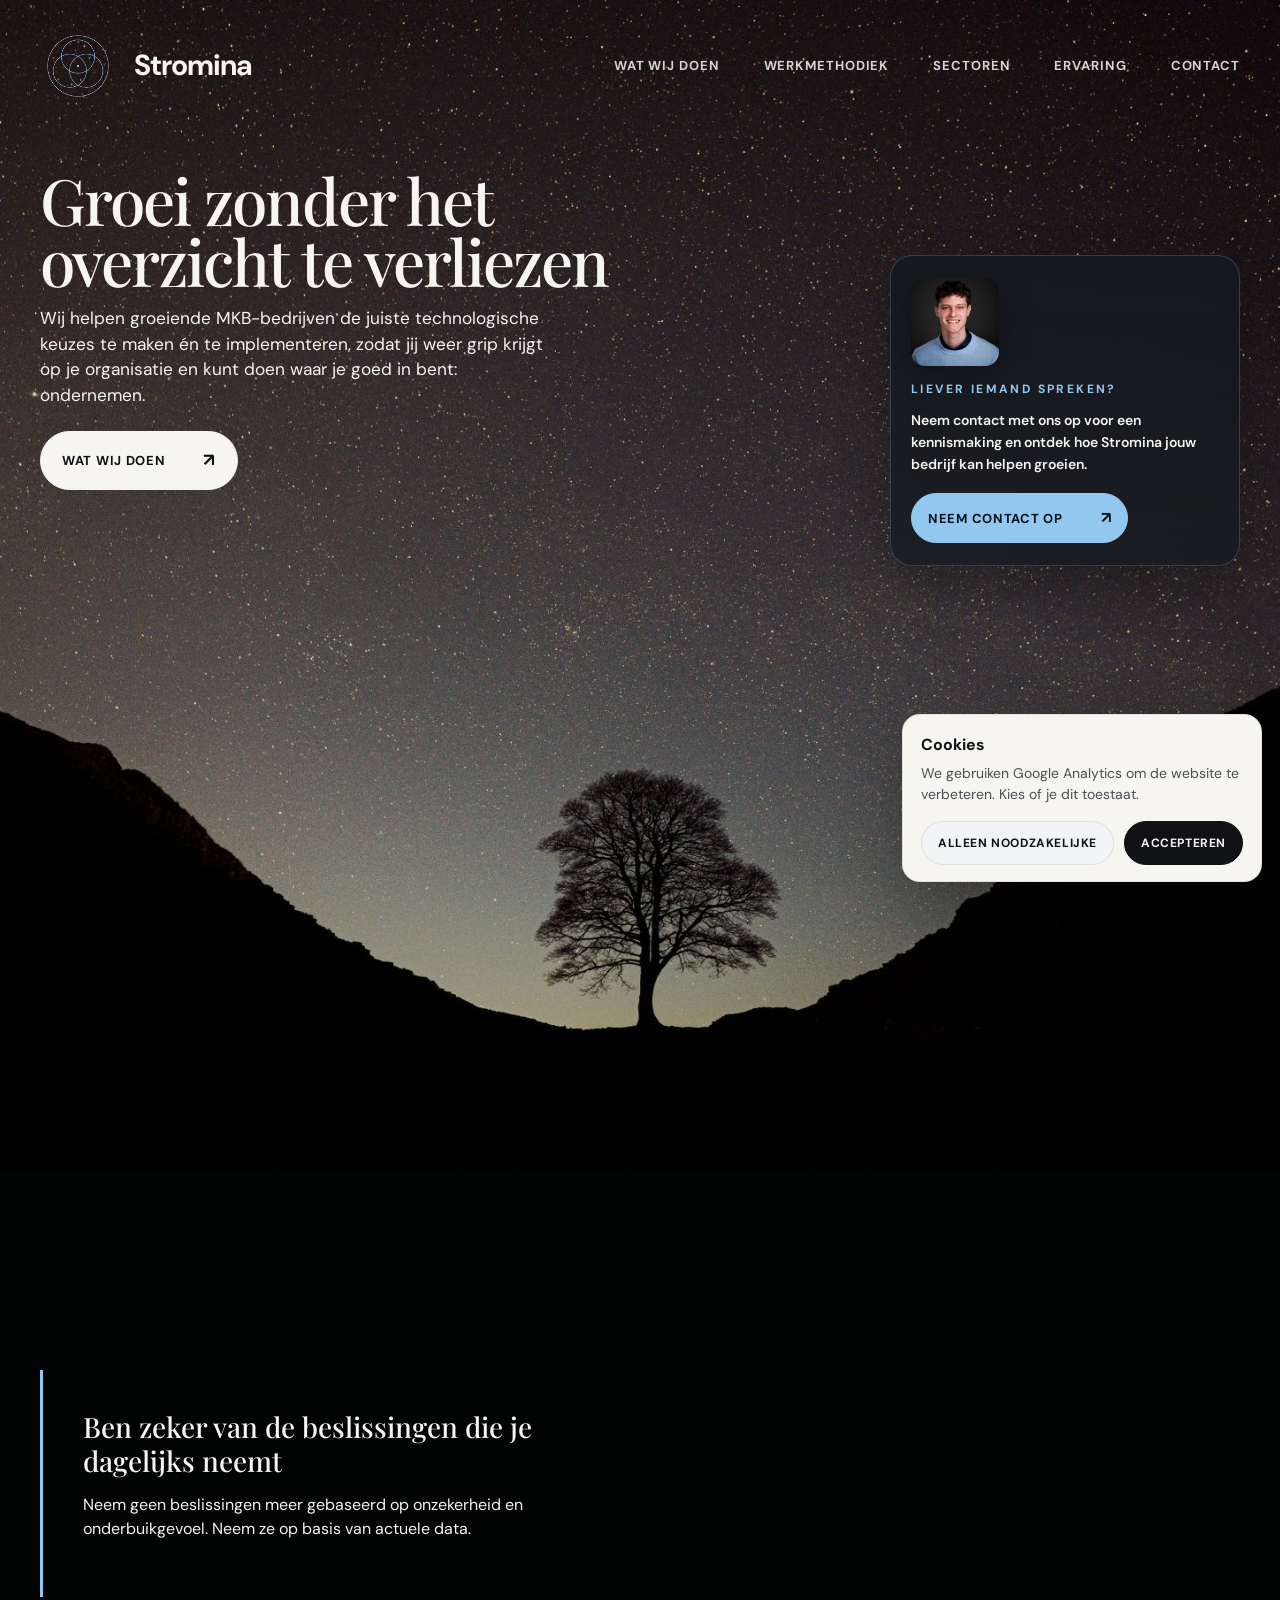
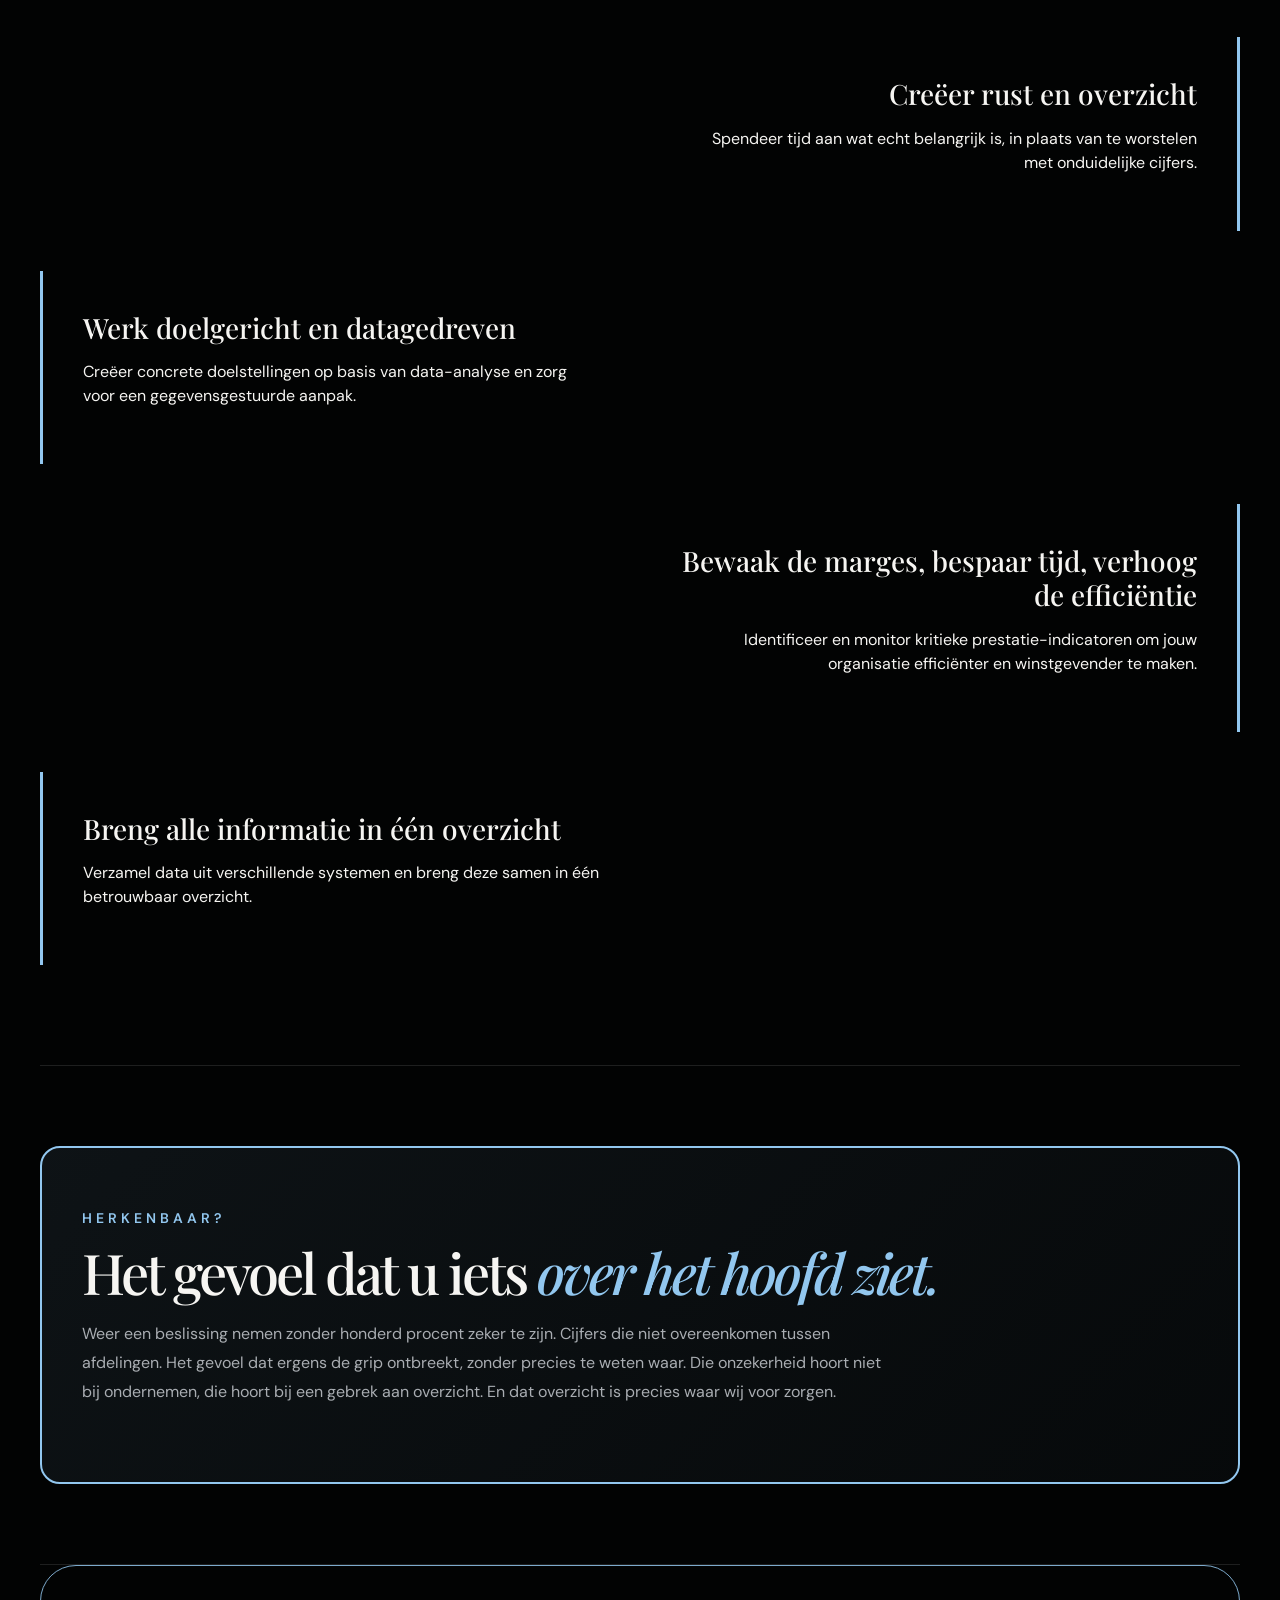
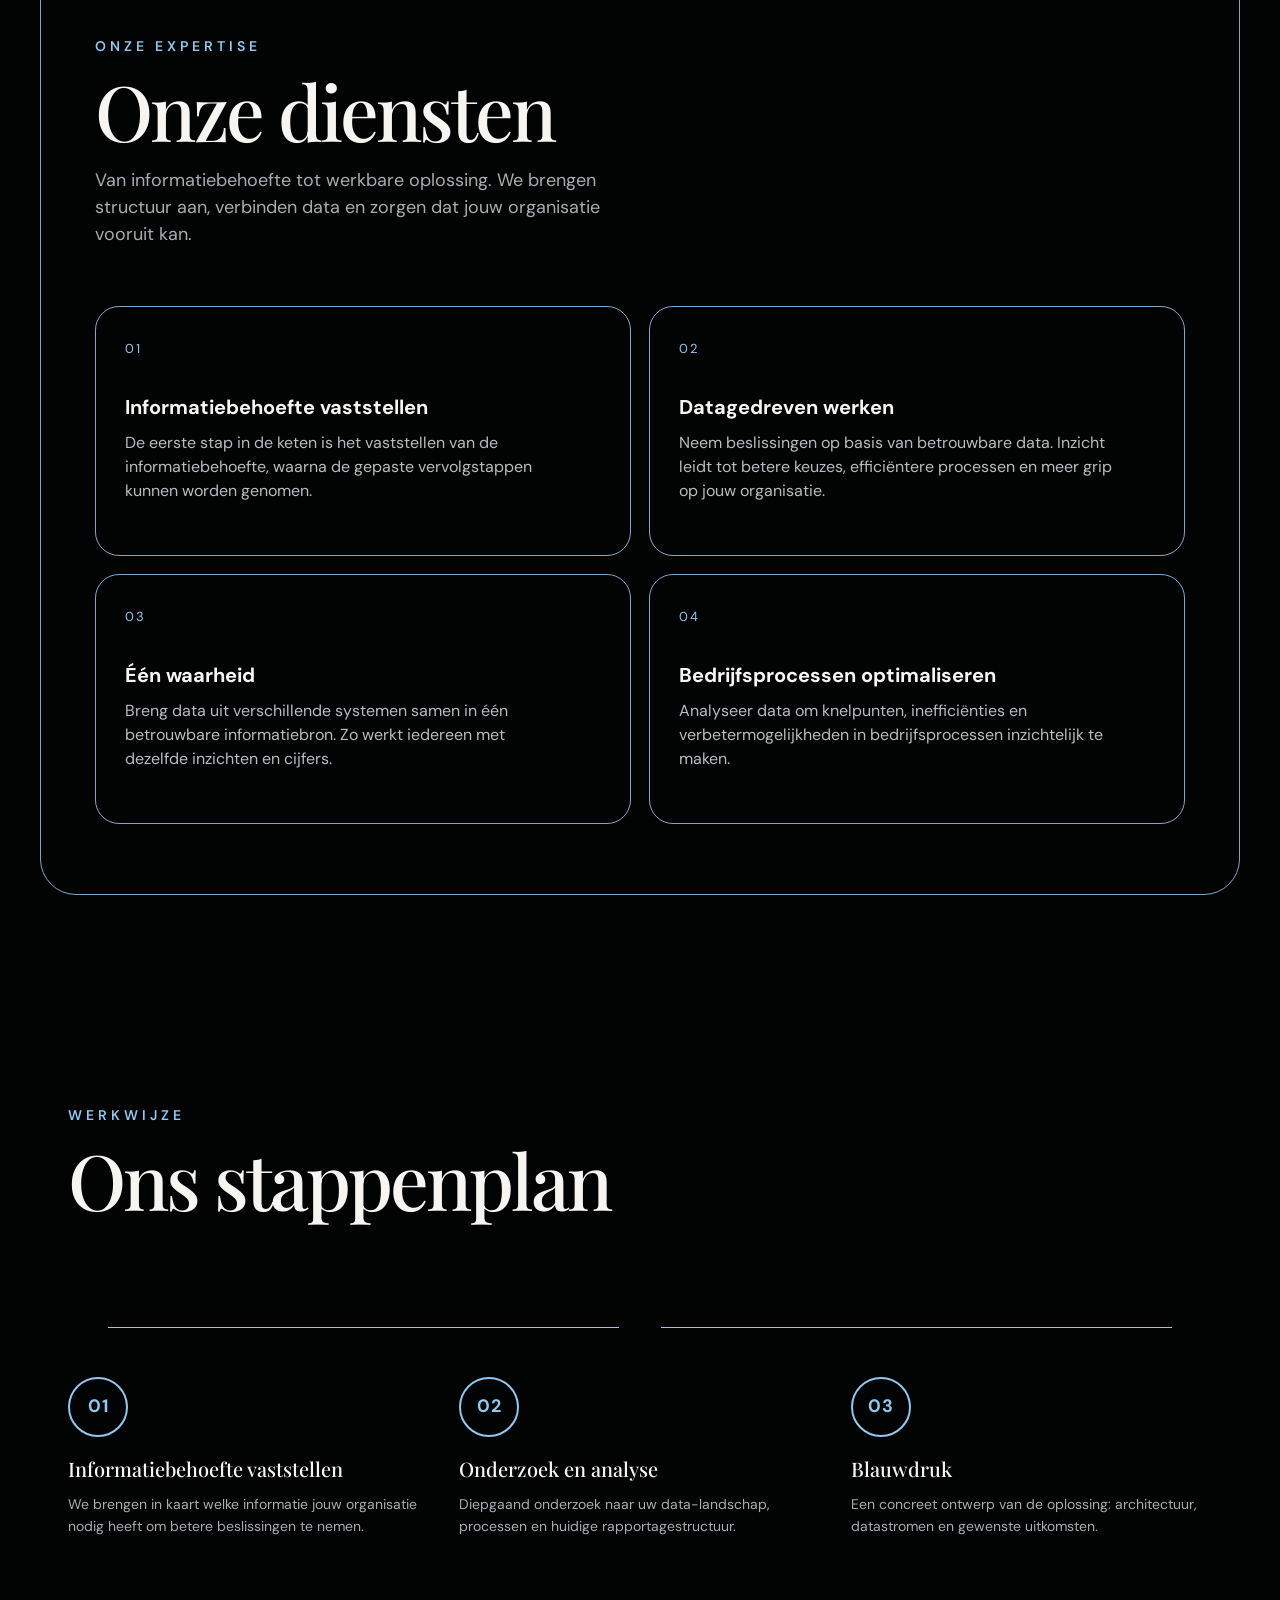
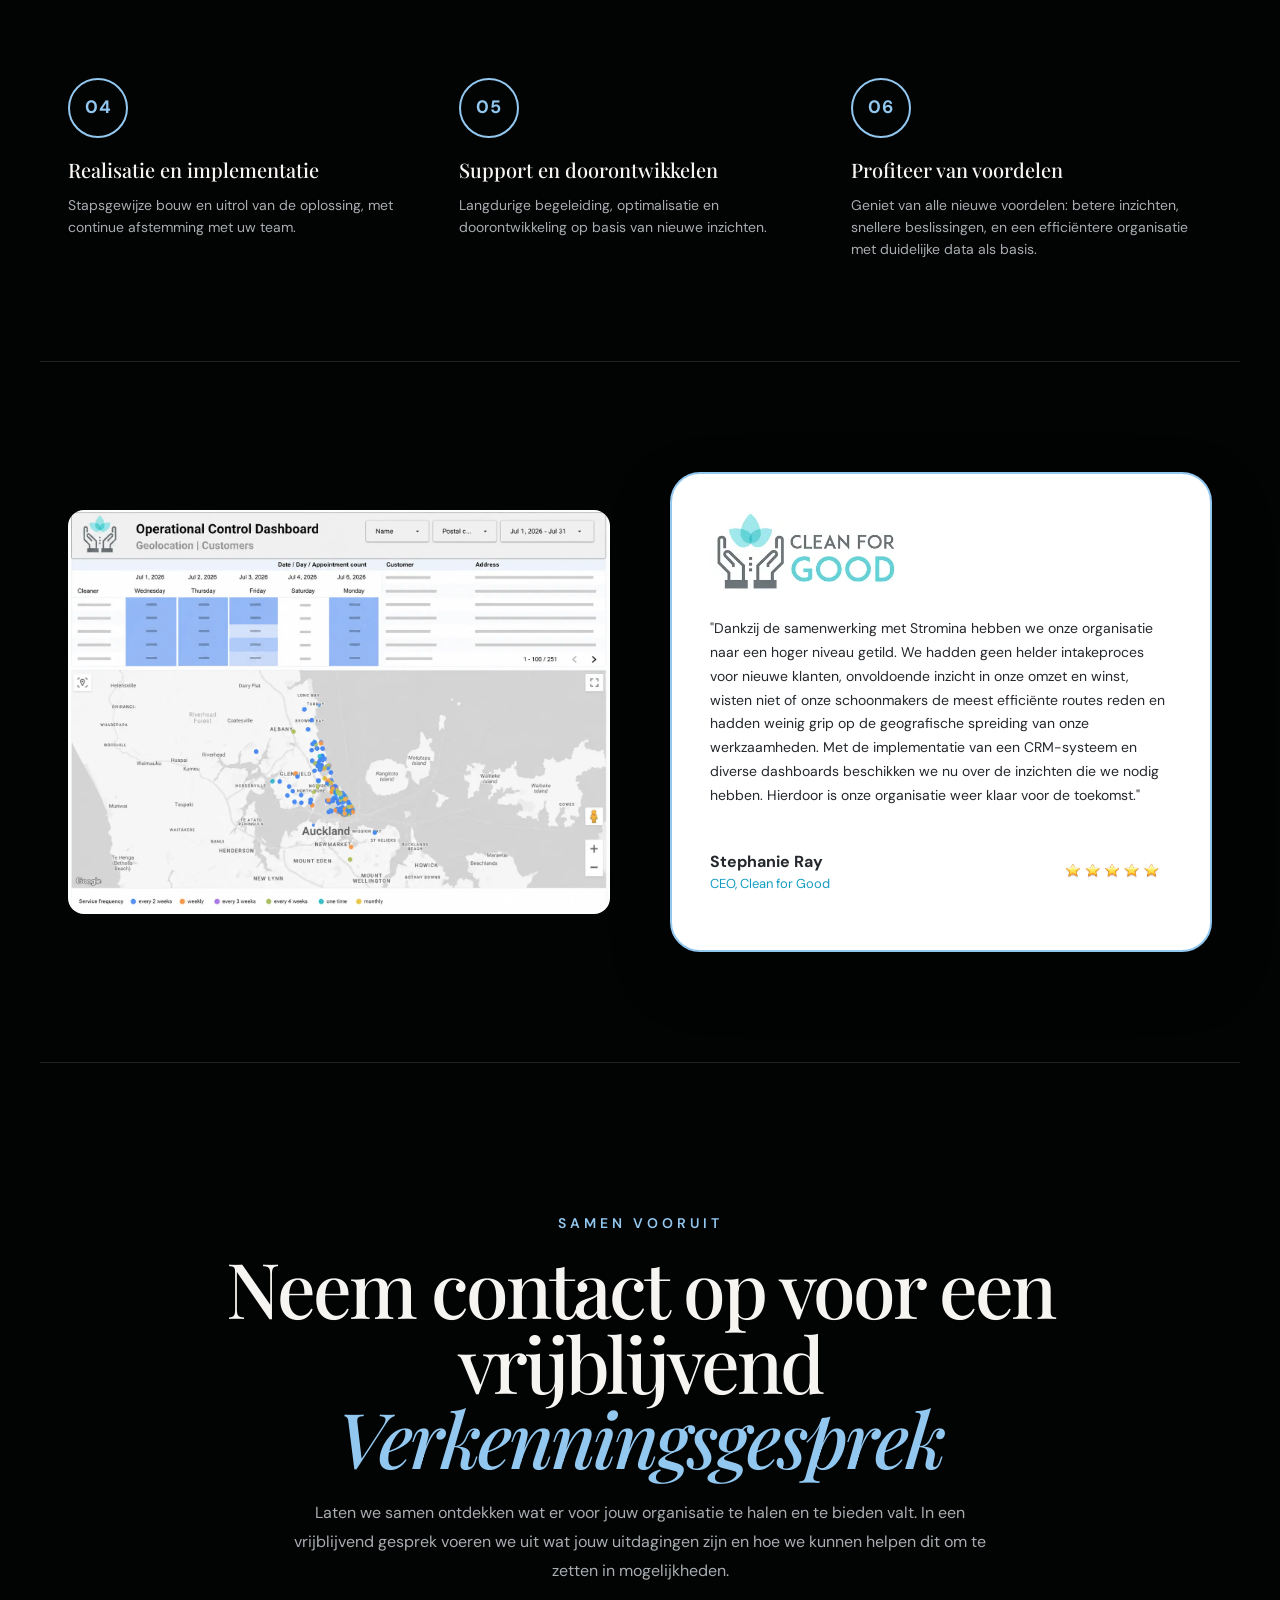
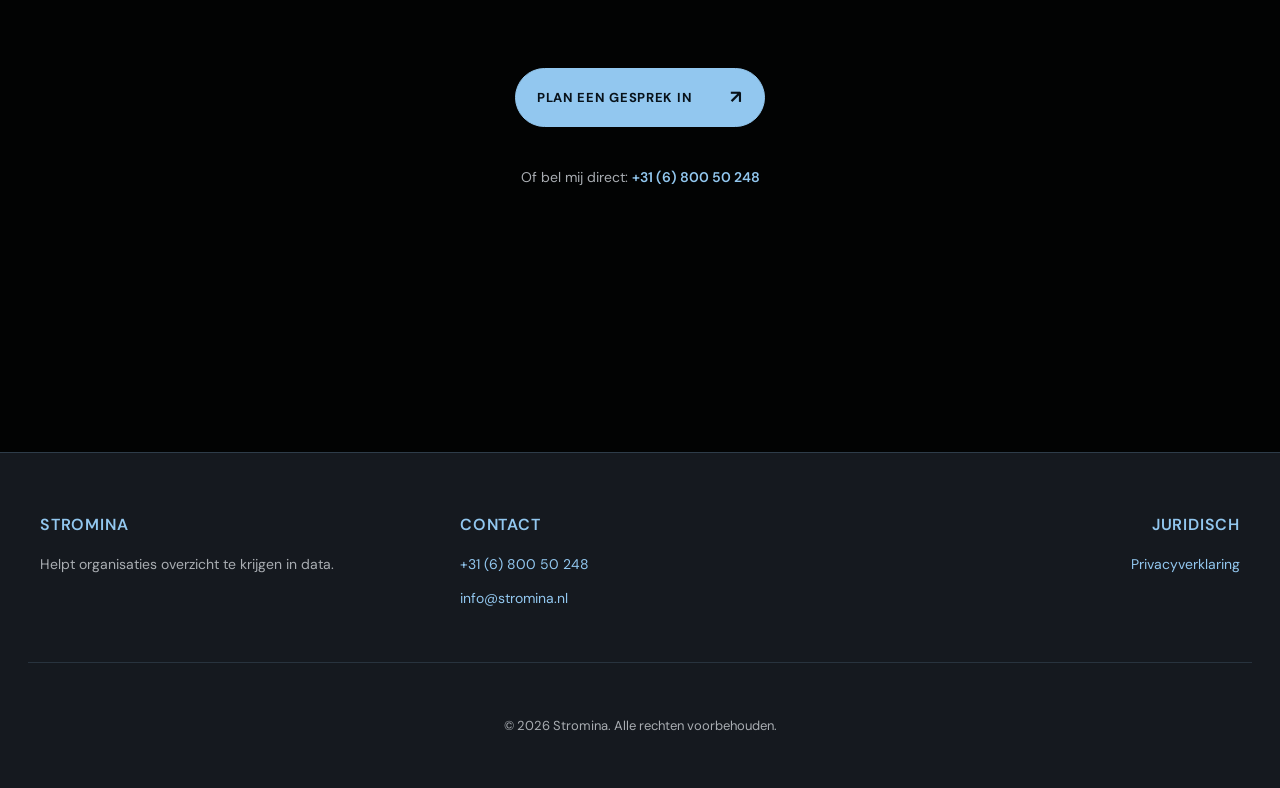
==== commit fc1a6b54: "hero verbeteren" ====
--- a/index.html
+++ b/index.html
@@ -27,12 +27,23 @@
 
   <main id="top">
     <section class="hero" aria-labelledby="hero-title">
-      <div class="hero-content reveal">
-        <p class="eyebrow">Data &amp; business consultancy</p>
-        <h1 id="hero-title">Turning complexity<br><em>into clarity.</em></h1>
-        <a class="button button-light" href="#diensten">Ontdek wat we doen <span aria-hidden="true">↘</span></a>
+      <div class="hero-inner">
+        <div class="hero-content reveal">
+          <h1 id="hero-title">Groei zonder het overzicht te verliezen</h1>
+          <p class="hero-subtitle">Wij helpen groeiende MKB-bedrijven de juiste technologische keuzes te maken én te implementeren, zodat jij weer grip krijgt op je organisatie en kunt doen waar je goed in bent: ondernemen.</p>
+          <a class="button button-light hero-cta" href="/wat-wij-doen">Wat wij doen <span aria-hidden="true">↗</span></a>
+        </div>
+        <aside class="hero-aside reveal" aria-label="Kennismaken met Stromina">
+          <div class="hero-card hero-card--compact">
+            <div class="hero-card__photo-wrap">
+              <img src="Photo's/Profile photo.webp" alt="Jesse van der Wijngaart" class="hero-card__photo">
+            </div>
+            <p class="hero-card__eyebrow">Liever iemand spreken?</p>
+            <p class="hero-card__text hero-card__text--strong">Neem contact met ons op voor een kennismaking en ontdek hoe Stromina jouw bedrijf kan helpen groeien.</p>
+            <a class="button button-blue hero-card__cta" href="/contact">Neem contact op <span aria-hidden="true">↗</span></a>
+          </div>
+        </aside>
       </div>
-      <a class="scroll-cue" href="#diensten" aria-label="Scroll naar onze diensten">Scroll <span>↓</span></a>
     </section>
 
     <div class="content-shell">
--- a/style.css
+++ b/style.css
@@ -6,7 +6,11 @@
 @media(max-width:560px){.contact{padding:86px 0 92px}.contact-content{max-width:34rem;padding:0 18px;text-align:center;margin:0 auto;display:flex;flex-direction:column;align-items:center}.contact h2{font-size:clamp(30px,8.2vw,40px);line-height:1.02;letter-spacing:-1.5px;max-width:12ch;margin:0 auto}.contact-subtitle{margin:20px 0 28px;font-size:14px;line-height:1.7;max-width:30ch}.contact .button{margin-top:0}.contact-footer{font-size:13px;line-height:1.5}}
 @media(prefers-reduced-motion:reduce){html{scroll-behavior:auto}.reveal{opacity:1;transform:none;transition:none}}
 
-.hero{background-image:linear-gradient(rgba(2,3,3,.12),rgba(2,3,3,.18)),url("Photo's/mark-mc-neill-Fk_rxbUaujs-unsplash.webp")}
+.hero{position:relative;min-height:130svh;display:block;text-align:left;background-image:linear-gradient(rgba(2,3,3,.12),rgba(2,3,3,.18)),url("Photo's/mark-mc-neill-Fk_rxbUaujs-unsplash.webp");background-size:cover;background-position:center}.hero-inner{width:min(100% - 64px,1200px);margin:0 auto;display:grid;grid-template-columns:minmax(0,1.15fr) minmax(280px,.8fr);gap:32px;align-items:end}.hero-content{max-width:680px;padding:170px 0 120px}.hero h1{margin:0;font-family:var(--serif);font-weight:500;line-height:.95;letter-spacing:-2px;font-size:clamp(38px,5vw,72px)}.hero-subtitle{margin:14px 0 0;max-width:520px;color:var(--white);font-size:clamp(14px,1.35vw,18px);line-height:1.5}.hero-cta{margin-top:22px}.hero-aside{padding:160px 0 44px;display:flex;justify-content:flex-end;align-self:end}.hero-card{width:100%;max-width:350px;padding:22px 20px 22px;border-radius:22px;background:linear-gradient(180deg,rgba(21,25,31,.9),rgba(21,25,31,.74));border:1px solid rgba(146,199,239,.22);box-shadow:0 20px 48px rgba(0,0,0,.26);backdrop-filter:blur(10px)}.hero-card__photo-wrap{margin-bottom:14px}.hero-card__photo{width:100%;max-width:88px;aspect-ratio:1/1;object-fit:cover;border-radius:14px;box-shadow:0 12px 34px rgba(0,0,0,.25)}.hero-card__eyebrow{margin:0 0 10px;color:var(--blue);font-size:12px;font-weight:700;letter-spacing:2.4px;text-transform:uppercase}.hero-card__text{margin:12px 0 0;color:var(--muted);font-size:13px;line-height:1.55}.hero-card__text--strong{color:var(--white);font-weight:600;font-size:14px}.hero-card__cta{margin-top:18px;align-self:flex-start}.hero-card .button{padding:12px 16px}.hero-card .button span{font-size:16px}.scroll-cue{position:absolute;bottom:32px;left:50%;transform:translateX(-50%);display:inline-flex;flex-direction:column;align-items:center;gap:8px;font-size:11px;font-weight:700;text-transform:uppercase;letter-spacing:2px;color:#e6e7e8}.scroll-cue span{display:flex;align-items:center;justify-content:center;width:36px;height:36px;border:1px solid rgba(255,255,255,.18);border-radius:50%;font-size:16px;color:var(--blue)}
+
+@media(max-width:900px){.hero{min-height:820px}.hero-inner{width:calc(100% - 36px);grid-template-columns:1fr;gap:24px}.hero-content{max-width:560px;padding:148px 0 0}.hero-aside{padding:0 0 30px;justify-content:flex-start;align-self:start}.hero-card{max-width:540px}.hero .scroll-cue{display:none}}
+
+@media(max-width:560px){.hero{min-height:700px}.hero-inner{width:calc(100% - 36px)}.hero-content{padding-top:130px}.hero h1{font-size:clamp(30px,8vw,38px)}.hero-subtitle{font-size:14px;line-height:1.5}.hero-card{padding:20px 18px 22px;border-radius:20px}.hero-card__photo{max-width:80px;border-radius:12px}.hero-card__text--strong{font-size:13px}.hero-card__text{font-size:12px;line-height:1.5}.hero .scroll-cue{display:none}}
 .testimonial{background:var(--black)}
 .quote-card{max-width:860px;padding:38px;border-radius:30px;backdrop-filter:blur(8px);box-shadow:0 24px 60px rgba(0,0,0,.28);background:var(#FFFFFF)}.testimonial-author{display:flex;align-items:center;justify-content:space-between;gap:24px;margin-top:24px}.testimonial-author p{margin:0}.author-badge{width:120px;height:auto;flex-shrink:0}.testimonial-container{display:grid;grid-template-columns:1fr 1fr;gap:60px;max-width:1400px;margin:0 auto;padding:0 28px;align-items:center}.dashboard-image{width:100%;border-radius:16px;overflow:hidden}.dashboard-screenshot{width:100%;height:auto;display:block;box-shadow:0 24px 60px rgba(0,0,0,.3)}
 
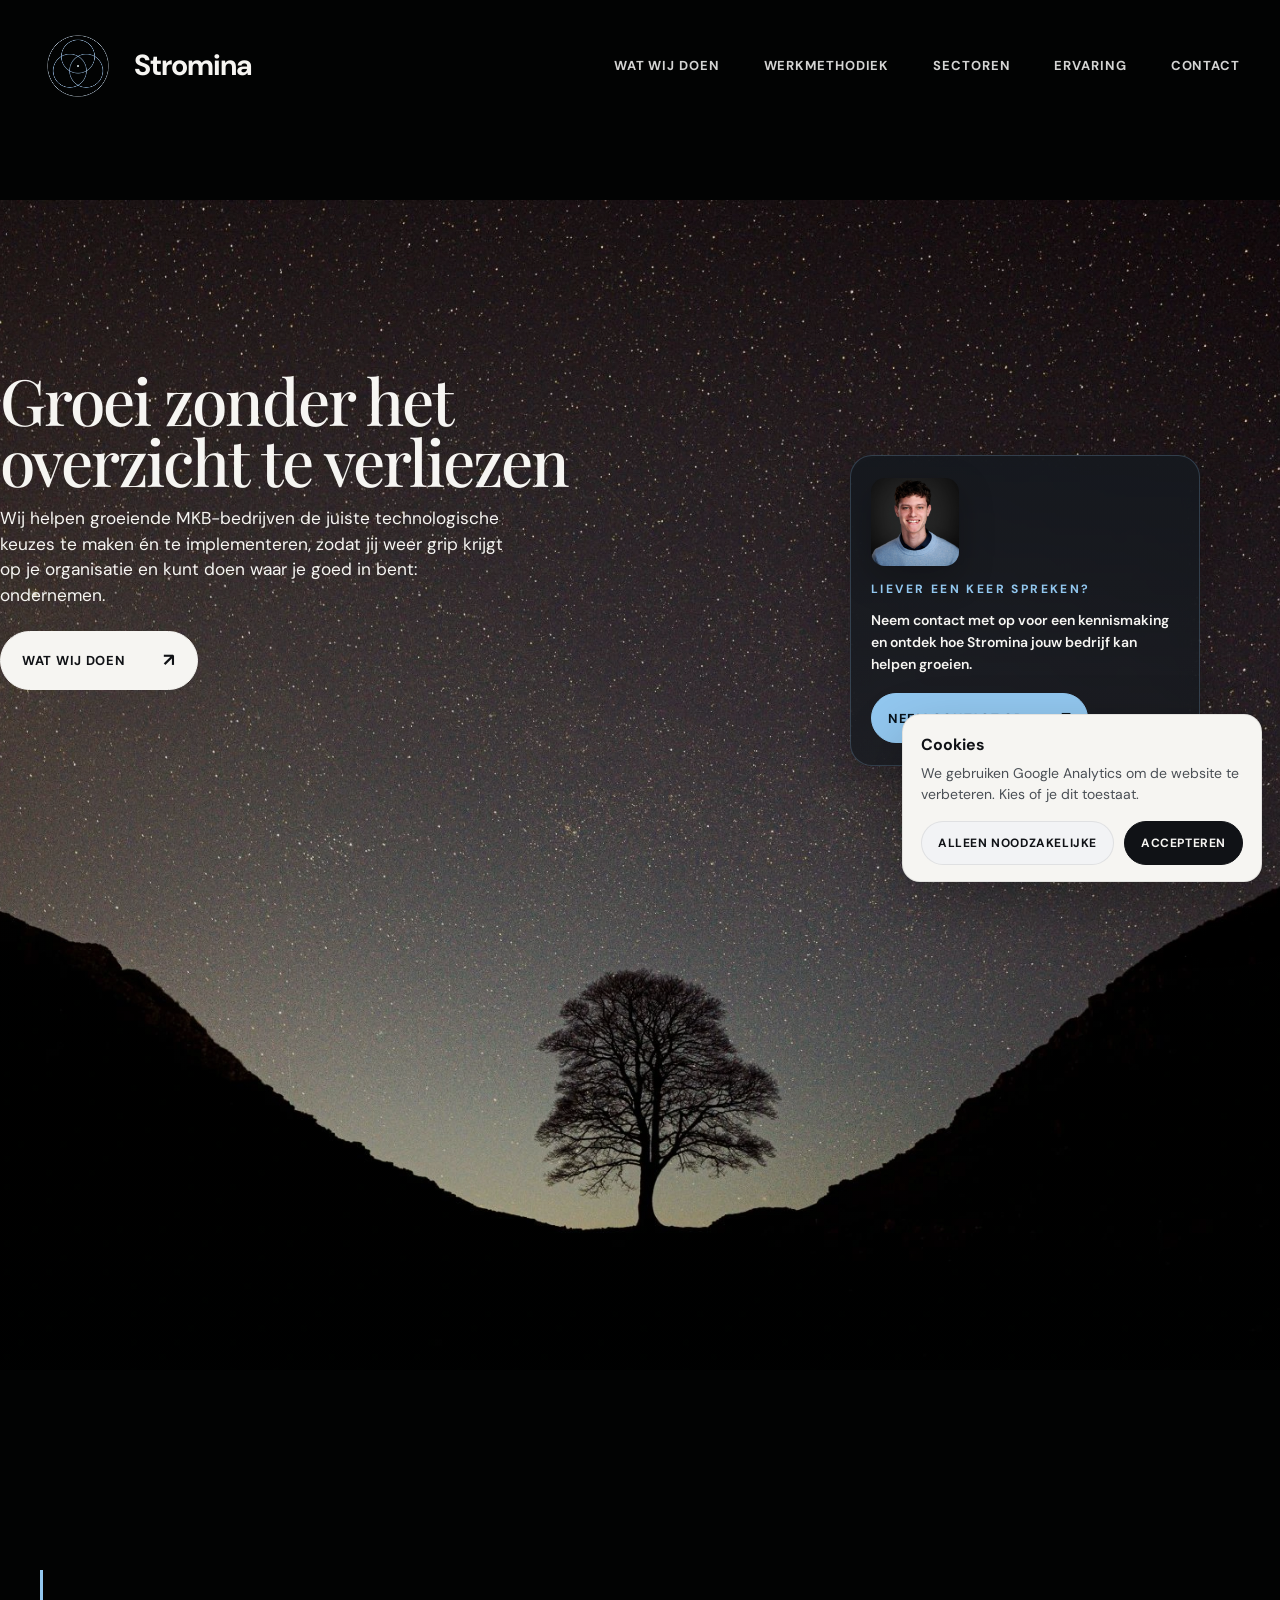
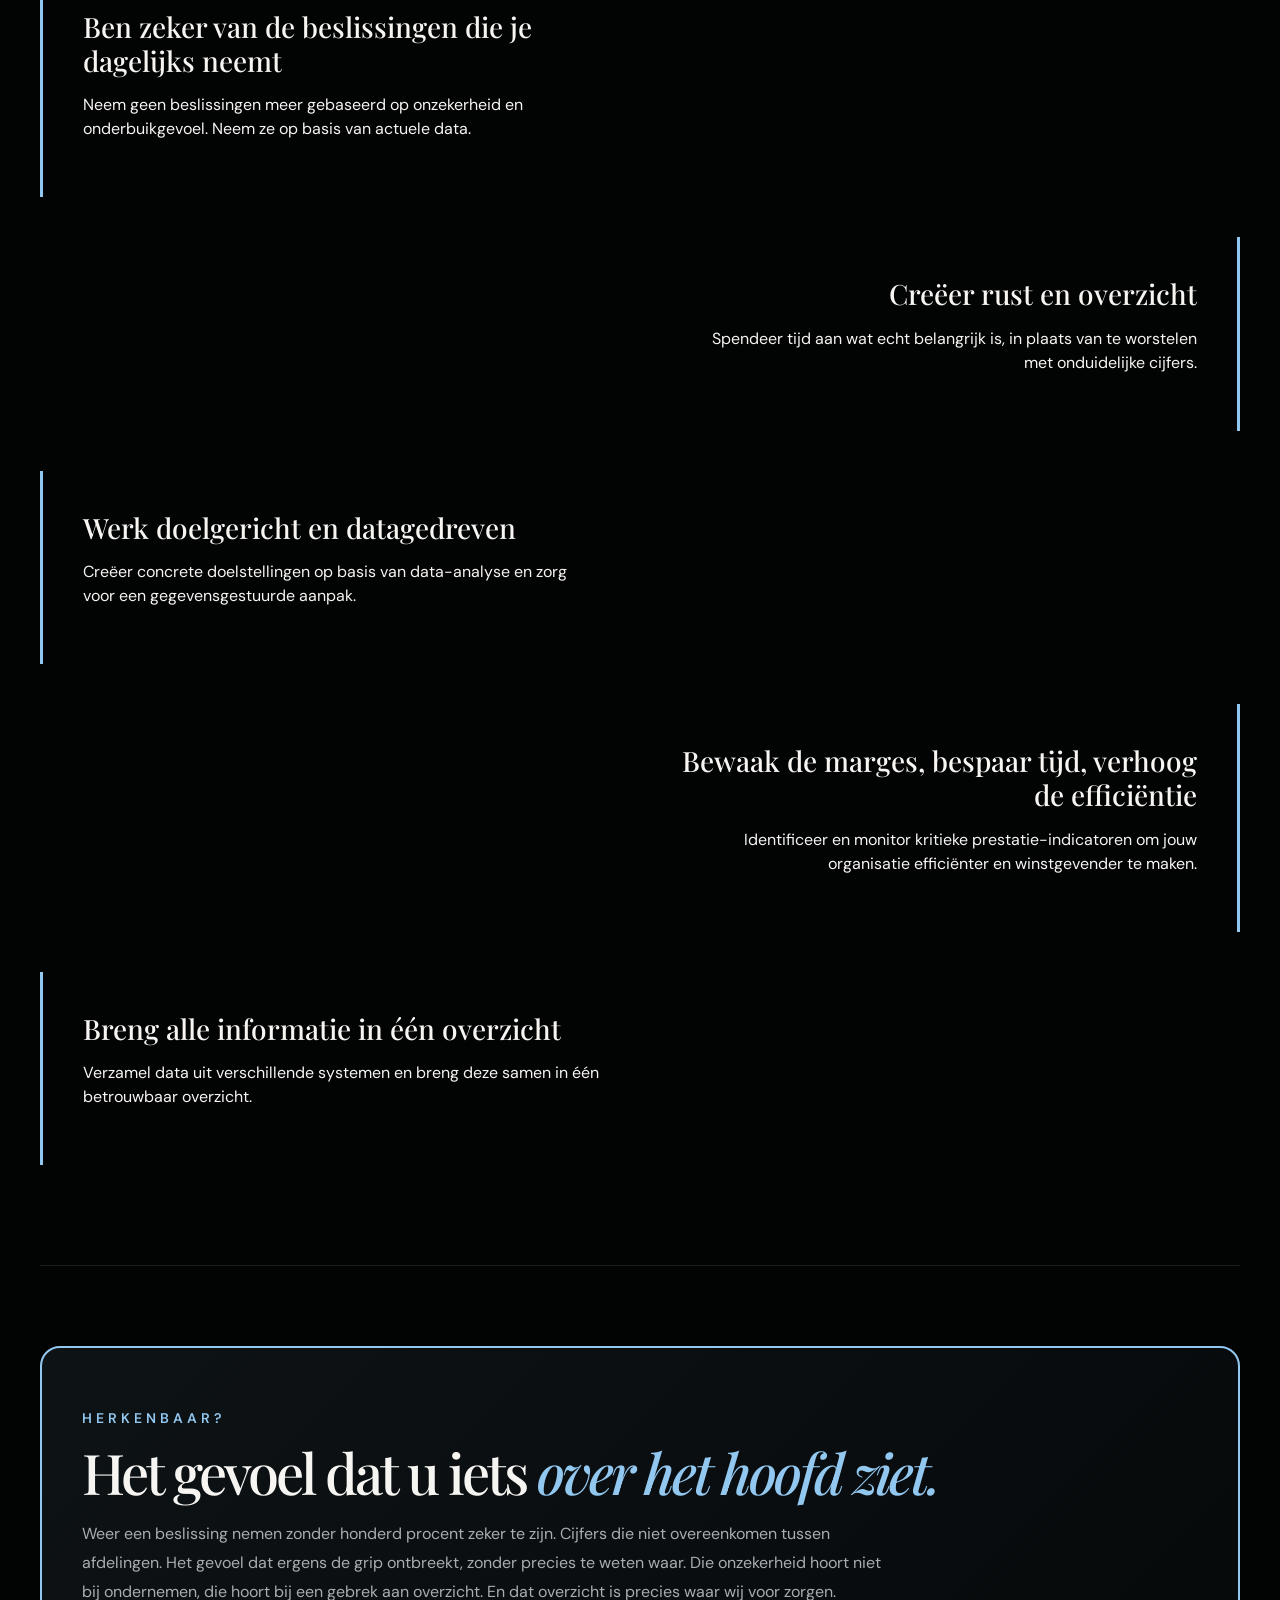
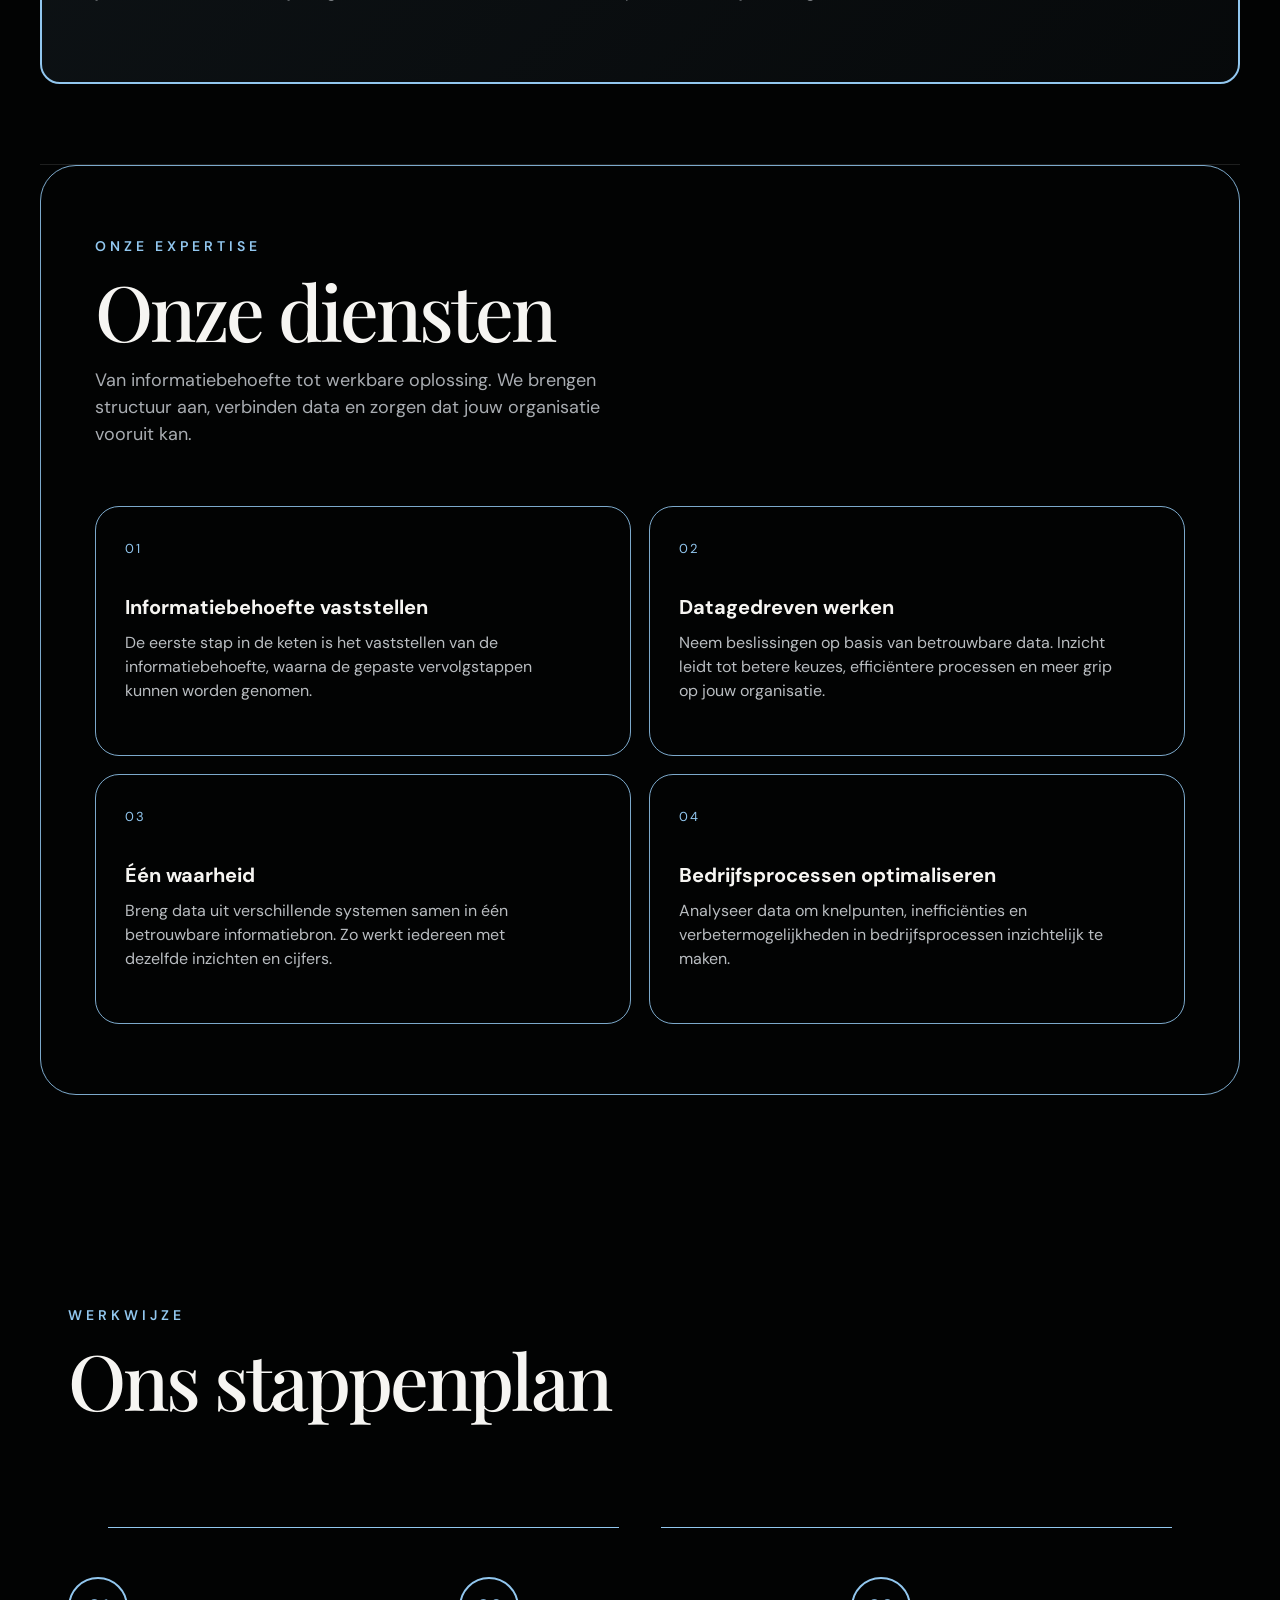
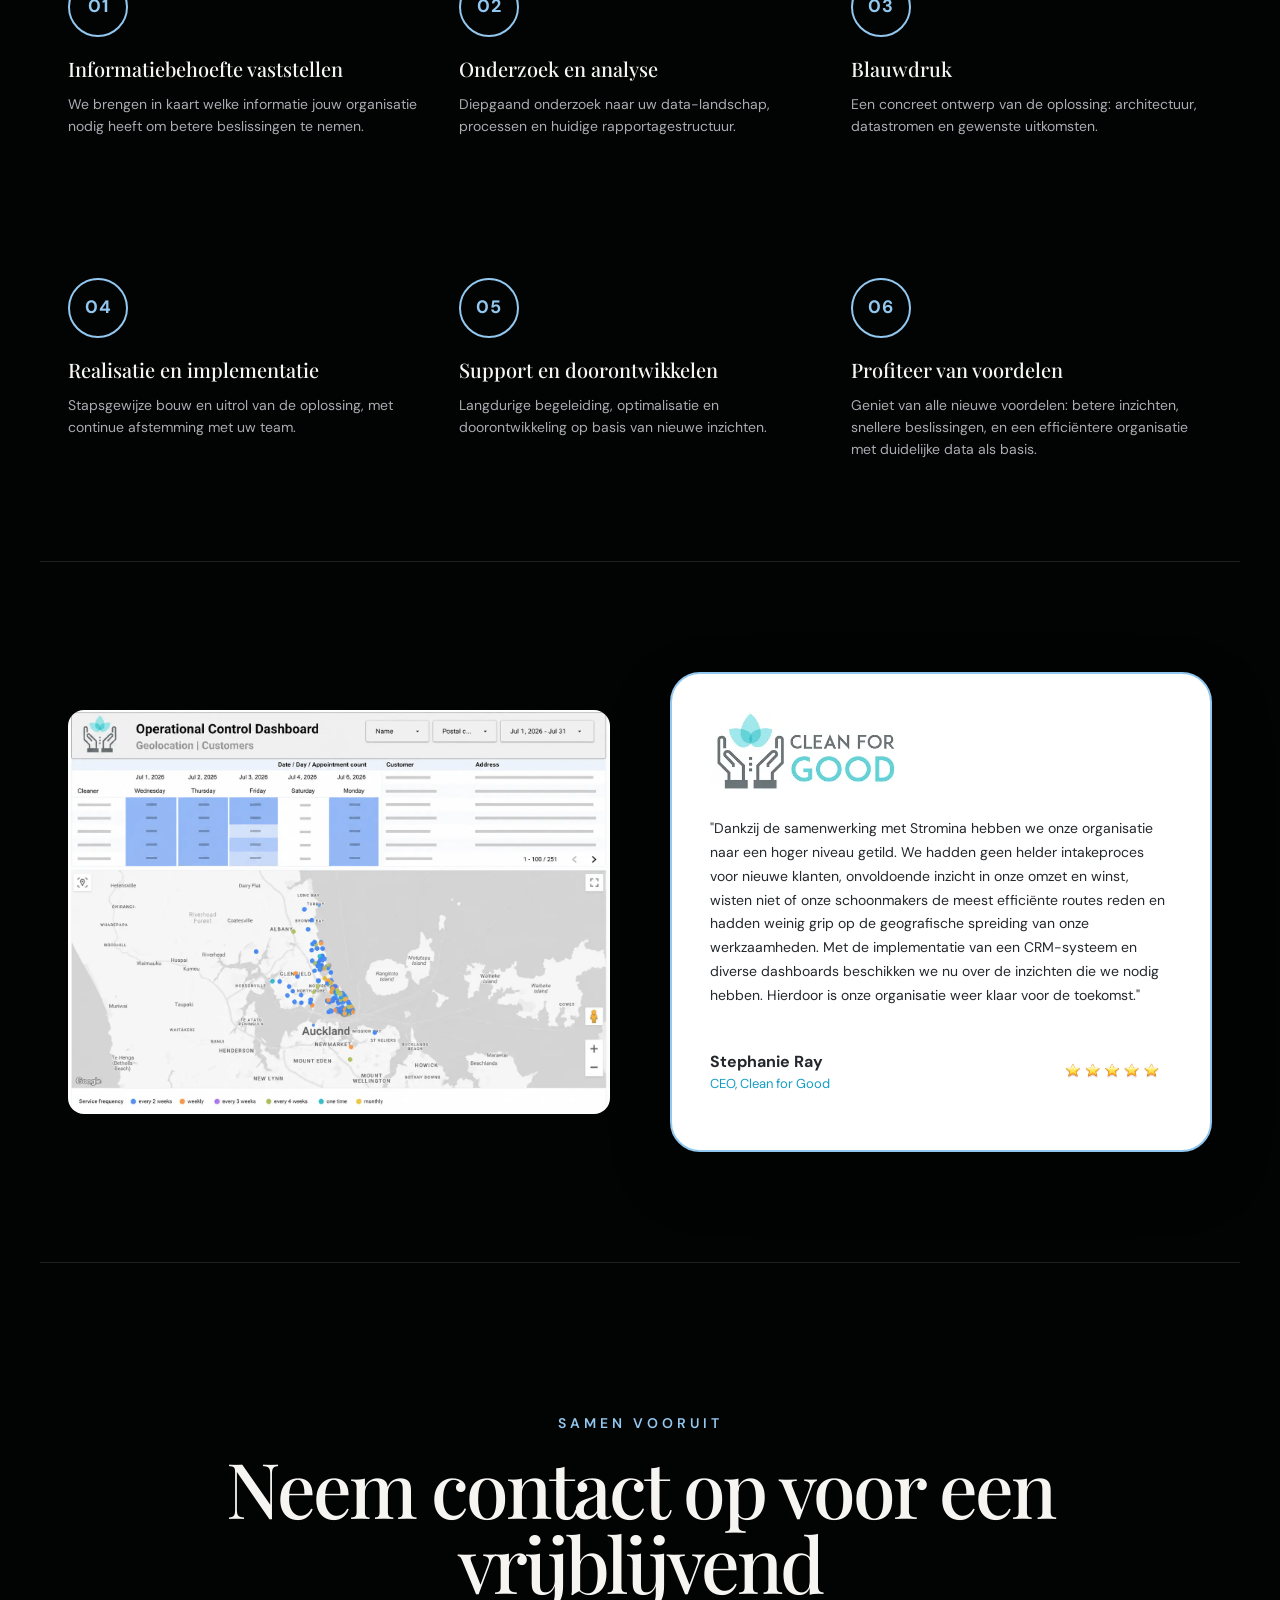
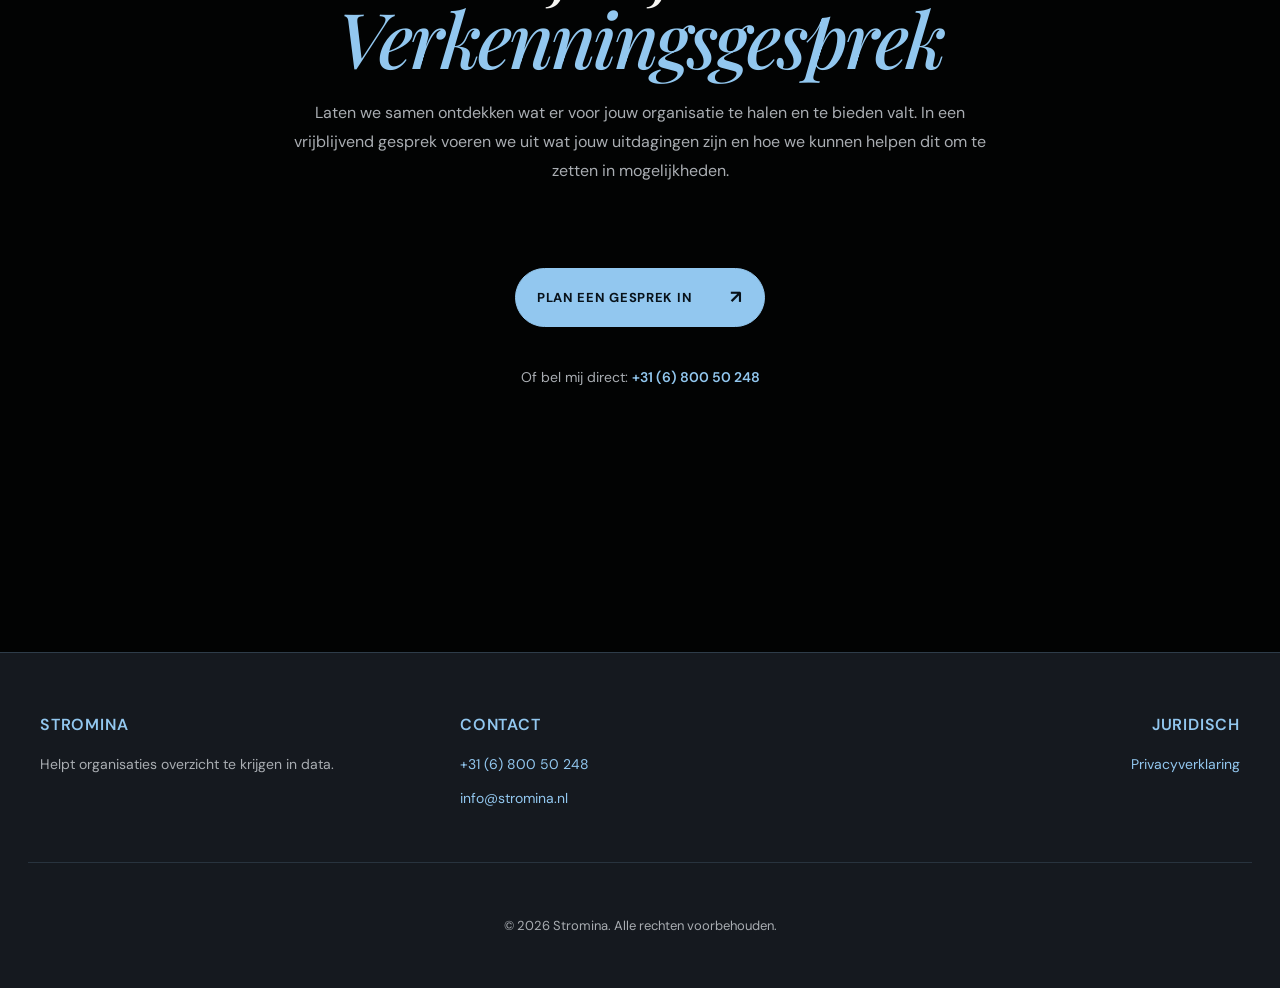
==== commit 58065f7f: "word changes" ====
--- a/index.html
+++ b/index.html
@@ -38,8 +38,8 @@
             <div class="hero-card__photo-wrap">
               <img src="Photo's/Profile photo.webp" alt="Jesse van der Wijngaart" class="hero-card__photo">
             </div>
-            <p class="hero-card__eyebrow">Liever iemand spreken?</p>
-            <p class="hero-card__text hero-card__text--strong">Neem contact met ons op voor een kennismaking en ontdek hoe Stromina jouw bedrijf kan helpen groeien.</p>
+            <p class="hero-card__eyebrow">Liever een keer spreken?</p>
+            <p class="hero-card__text hero-card__text--strong">Neem contact met op voor een kennismaking en ontdek hoe Stromina jouw bedrijf kan helpen groeien.</p>
             <a class="button button-blue hero-card__cta" href="/contact">Neem contact op <span aria-hidden="true">↗</span></a>
           </div>
         </aside>
--- a/style.css
+++ b/style.css
@@ -6,9 +6,9 @@
 @media(max-width:560px){.contact{padding:86px 0 92px}.contact-content{max-width:34rem;padding:0 18px;text-align:center;margin:0 auto;display:flex;flex-direction:column;align-items:center}.contact h2{font-size:clamp(30px,8.2vw,40px);line-height:1.02;letter-spacing:-1.5px;max-width:12ch;margin:0 auto}.contact-subtitle{margin:20px 0 28px;font-size:14px;line-height:1.7;max-width:30ch}.contact .button{margin-top:0}.contact-footer{font-size:13px;line-height:1.5}}
 @media(prefers-reduced-motion:reduce){html{scroll-behavior:auto}.reveal{opacity:1;transform:none;transition:none}}
 
-.hero{position:relative;min-height:130svh;display:block;text-align:left;background-image:linear-gradient(rgba(2,3,3,.12),rgba(2,3,3,.18)),url("Photo's/mark-mc-neill-Fk_rxbUaujs-unsplash.webp");background-size:cover;background-position:center}.hero-inner{width:min(100% - 64px,1200px);margin:0 auto;display:grid;grid-template-columns:minmax(0,1.15fr) minmax(280px,.8fr);gap:32px;align-items:end}.hero-content{max-width:680px;padding:170px 0 120px}.hero h1{margin:0;font-family:var(--serif);font-weight:500;line-height:.95;letter-spacing:-2px;font-size:clamp(38px,5vw,72px)}.hero-subtitle{margin:14px 0 0;max-width:520px;color:var(--white);font-size:clamp(14px,1.35vw,18px);line-height:1.5}.hero-cta{margin-top:22px}.hero-aside{padding:160px 0 44px;display:flex;justify-content:flex-end;align-self:end}.hero-card{width:100%;max-width:350px;padding:22px 20px 22px;border-radius:22px;background:linear-gradient(180deg,rgba(21,25,31,.9),rgba(21,25,31,.74));border:1px solid rgba(146,199,239,.22);box-shadow:0 20px 48px rgba(0,0,0,.26);backdrop-filter:blur(10px)}.hero-card__photo-wrap{margin-bottom:14px}.hero-card__photo{width:100%;max-width:88px;aspect-ratio:1/1;object-fit:cover;border-radius:14px;box-shadow:0 12px 34px rgba(0,0,0,.25)}.hero-card__eyebrow{margin:0 0 10px;color:var(--blue);font-size:12px;font-weight:700;letter-spacing:2.4px;text-transform:uppercase}.hero-card__text{margin:12px 0 0;color:var(--muted);font-size:13px;line-height:1.55}.hero-card__text--strong{color:var(--white);font-weight:600;font-size:14px}.hero-card__cta{margin-top:18px;align-self:flex-start}.hero-card .button{padding:12px 16px}.hero-card .button span{font-size:16px}.scroll-cue{position:absolute;bottom:32px;left:50%;transform:translateX(-50%);display:inline-flex;flex-direction:column;align-items:center;gap:8px;font-size:11px;font-weight:700;text-transform:uppercase;letter-spacing:2px;color:#e6e7e8}.scroll-cue span{display:flex;align-items:center;justify-content:center;width:36px;height:36px;border:1px solid rgba(255,255,255,.18);border-radius:50%;font-size:16px;color:var(--blue)}
+.hero{position:relative;min-height:130svh;display:block;text-align:left;background-image:linear-gradient(rgba(2,3,3,.12),rgba(2,3,3,.18)),url("Photo's/mark-mc-neill-Fk_rxbUaujs-unsplash.webp");background-size:cover;background-position:center}.hero-inner{width:min(100% - 64px,1200px);margin:200px 0 auto;display:grid;grid-template-columns:minmax(0,1.15fr) minmax(280px,.8fr);gap:32px;align-items:end}.hero-content{max-width:680px;padding:170px 0 120px}.hero h1{margin:0;font-family:var(--serif);font-weight:500;line-height:.95;letter-spacing:-2px;font-size:clamp(38px,5vw,72px)}.hero-subtitle{margin:14px 0 0;max-width:520px;color:var(--white);font-size:clamp(14px,1.35vw,18px);line-height:1.5}.hero-cta{margin-top:22px}.hero-aside{padding:160px 0 44px;display:flex;justify-content:flex-end;align-self:end}.hero-card{width:100%;max-width:350px;padding:22px 20px 22px;border-radius:22px;background:linear-gradient(180deg,rgba(21,25,31,.9),rgba(21,25,31,.74));border:1px solid rgba(146,199,239,.22);box-shadow:0 20px 48px rgba(0,0,0,.26);backdrop-filter:blur(10px)}.hero-card__photo-wrap{margin-bottom:14px}.hero-card__photo{width:100%;max-width:88px;aspect-ratio:1/1;object-fit:cover;border-radius:14px;box-shadow:0 12px 34px rgba(0,0,0,.25)}.hero-card__eyebrow{margin:0 0 10px;color:var(--blue);font-size:12px;font-weight:700;letter-spacing:2.4px;text-transform:uppercase}.hero-card__text{margin:12px 0 0;color:var(--muted);font-size:13px;line-height:1.55}.hero-card__text--strong{color:var(--white);font-weight:600;font-size:14px}.hero-card__cta{margin-top:18px;align-self:flex-start}.hero-card .button{padding:12px 16px}.hero-card .button span{font-size:16px}.scroll-cue{position:absolute;bottom:32px;left:50%;transform:translateX(-50%);display:inline-flex;flex-direction:column;align-items:center;gap:8px;font-size:11px;font-weight:700;text-transform:uppercase;letter-spacing:2px;color:#e6e7e8}.scroll-cue span{display:flex;align-items:center;justify-content:center;width:36px;height:36px;border:1px solid rgba(255,255,255,.18);border-radius:50%;font-size:16px;color:var(--blue)}
 
-@media(max-width:900px){.hero{min-height:820px}.hero-inner{width:calc(100% - 36px);grid-template-columns:1fr;gap:24px}.hero-content{max-width:560px;padding:148px 0 0}.hero-aside{padding:0 0 30px;justify-content:flex-start;align-self:start}.hero-card{max-width:540px}.hero .scroll-cue{display:none}}
+@media(max-width:900px){.hero{min-height:820px}.hero-inner{width:calc(100% - 36px);margin:120px auto 0;grid-template-columns:1fr;gap:18px}.hero-content{max-width:560px;padding:0}.hero-aside{padding:0 0 30px;justify-content:flex-start;align-self:start}.hero-card{max-width:420px;width:min(100%,420px)}.hero-card__photo{width:72px;max-width:72px}.hero-card__text{font-size:12px}.hero-card__text--strong{font-size:13px}.hero-card .button{padding:10px 14px}.hero .scroll-cue{display:none}}
 
 @media(max-width:560px){.hero{min-height:700px}.hero-inner{width:calc(100% - 36px)}.hero-content{padding-top:130px}.hero h1{font-size:clamp(30px,8vw,38px)}.hero-subtitle{font-size:14px;line-height:1.5}.hero-card{padding:20px 18px 22px;border-radius:20px}.hero-card__photo{max-width:80px;border-radius:12px}.hero-card__text--strong{font-size:13px}.hero-card__text{font-size:12px;line-height:1.5}.hero .scroll-cue{display:none}}
 .testimonial{background:var(--black)}
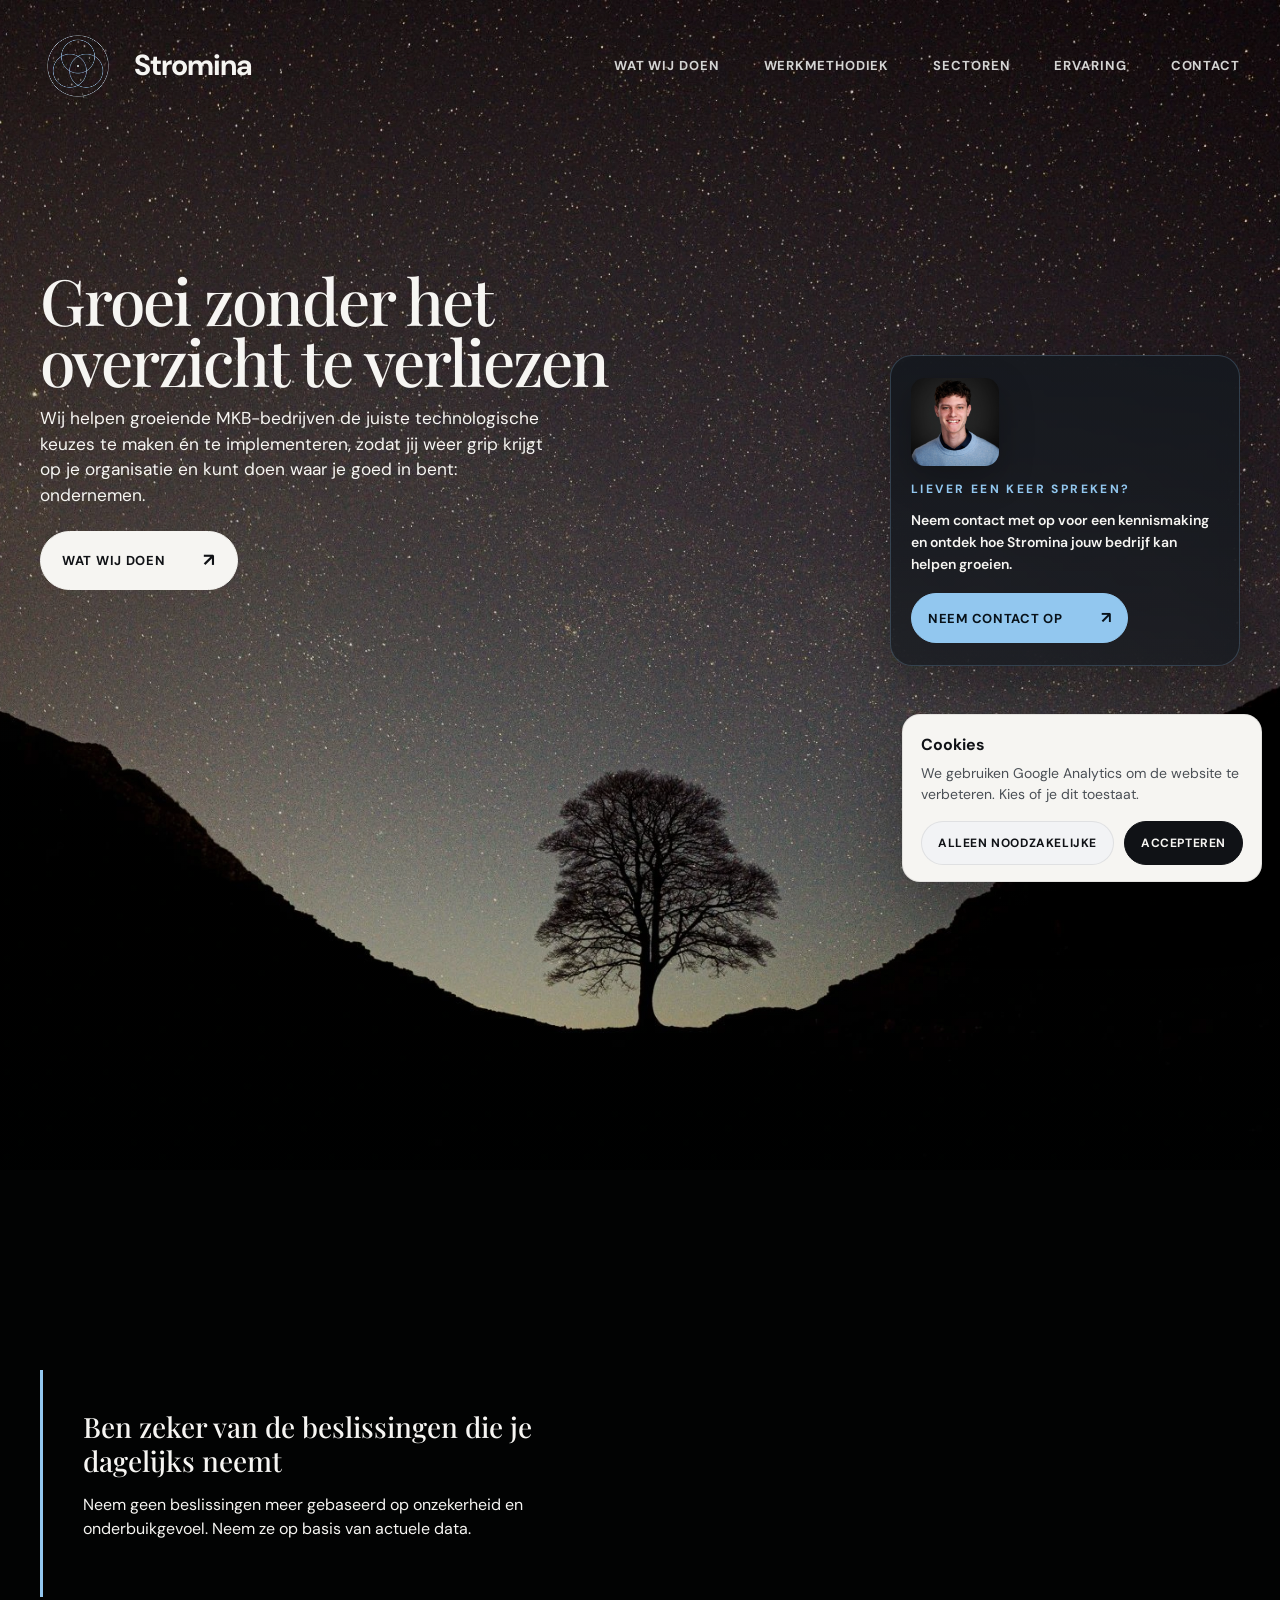
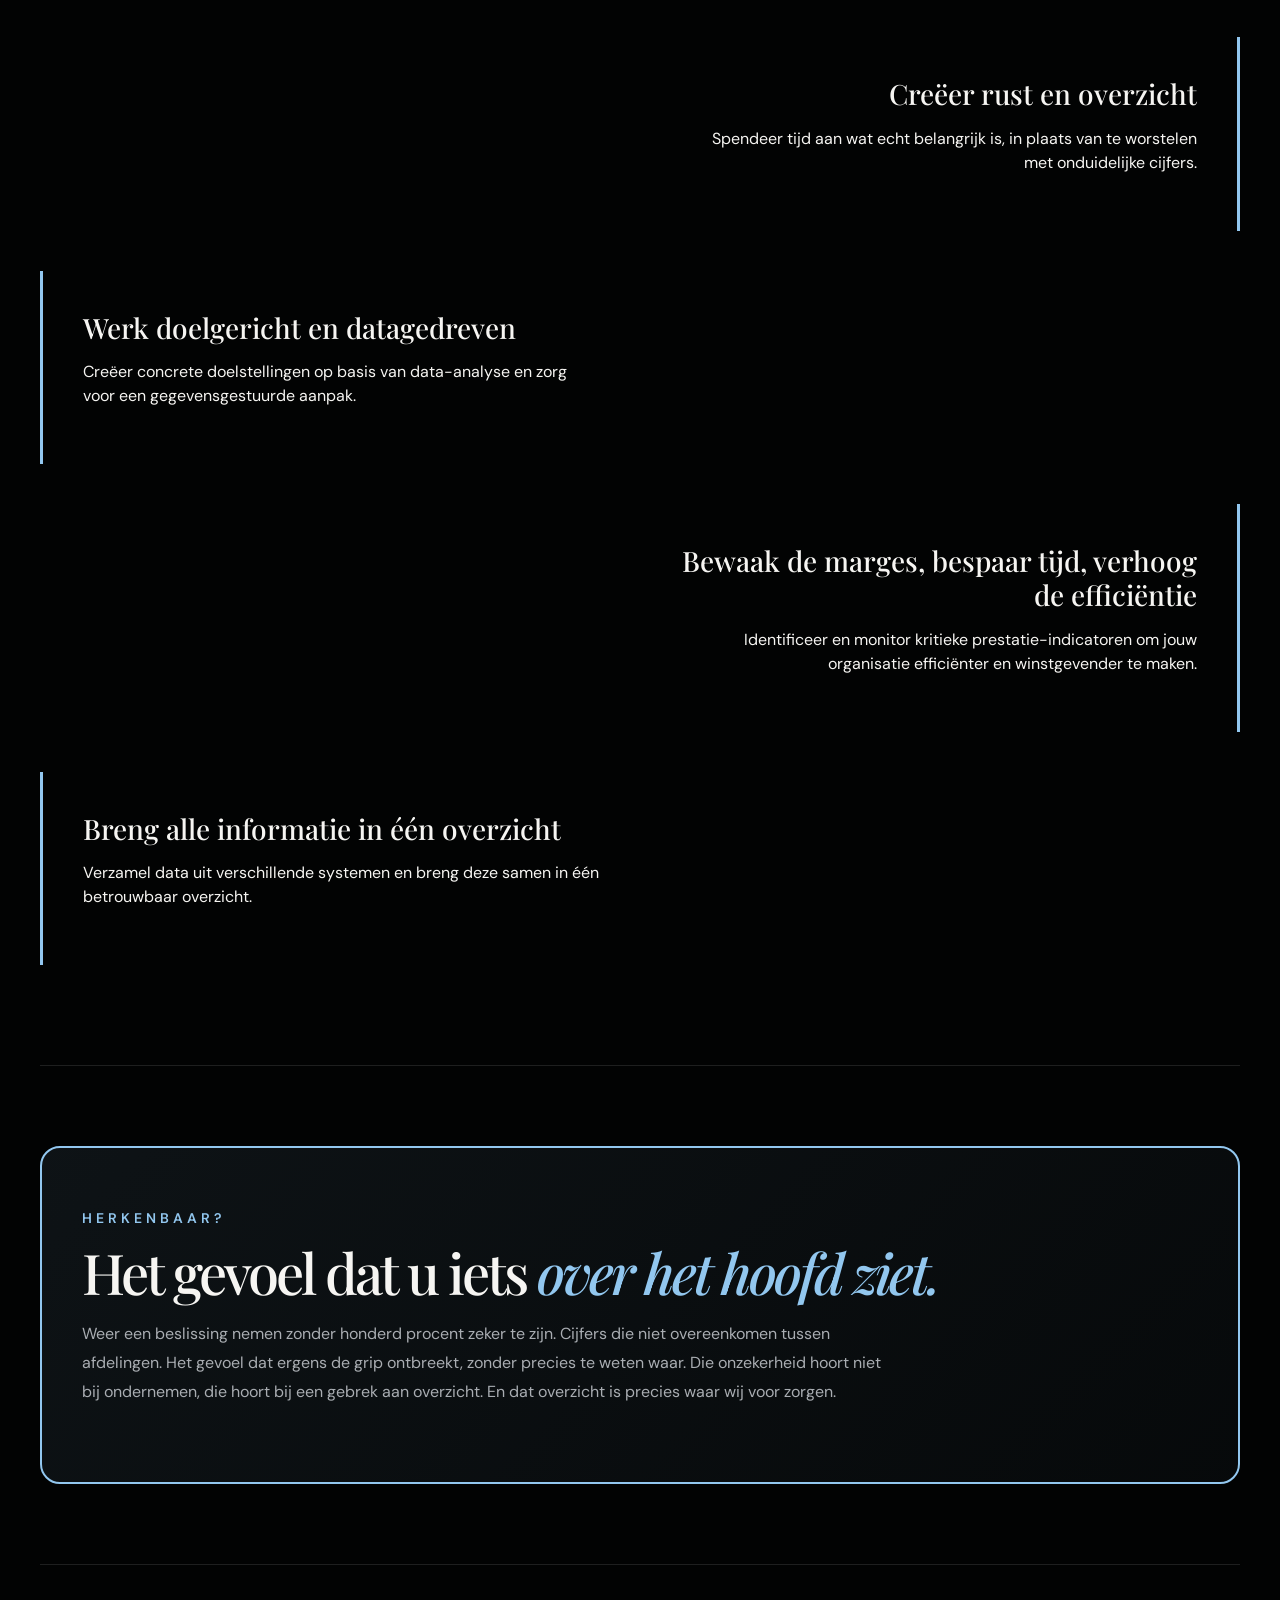
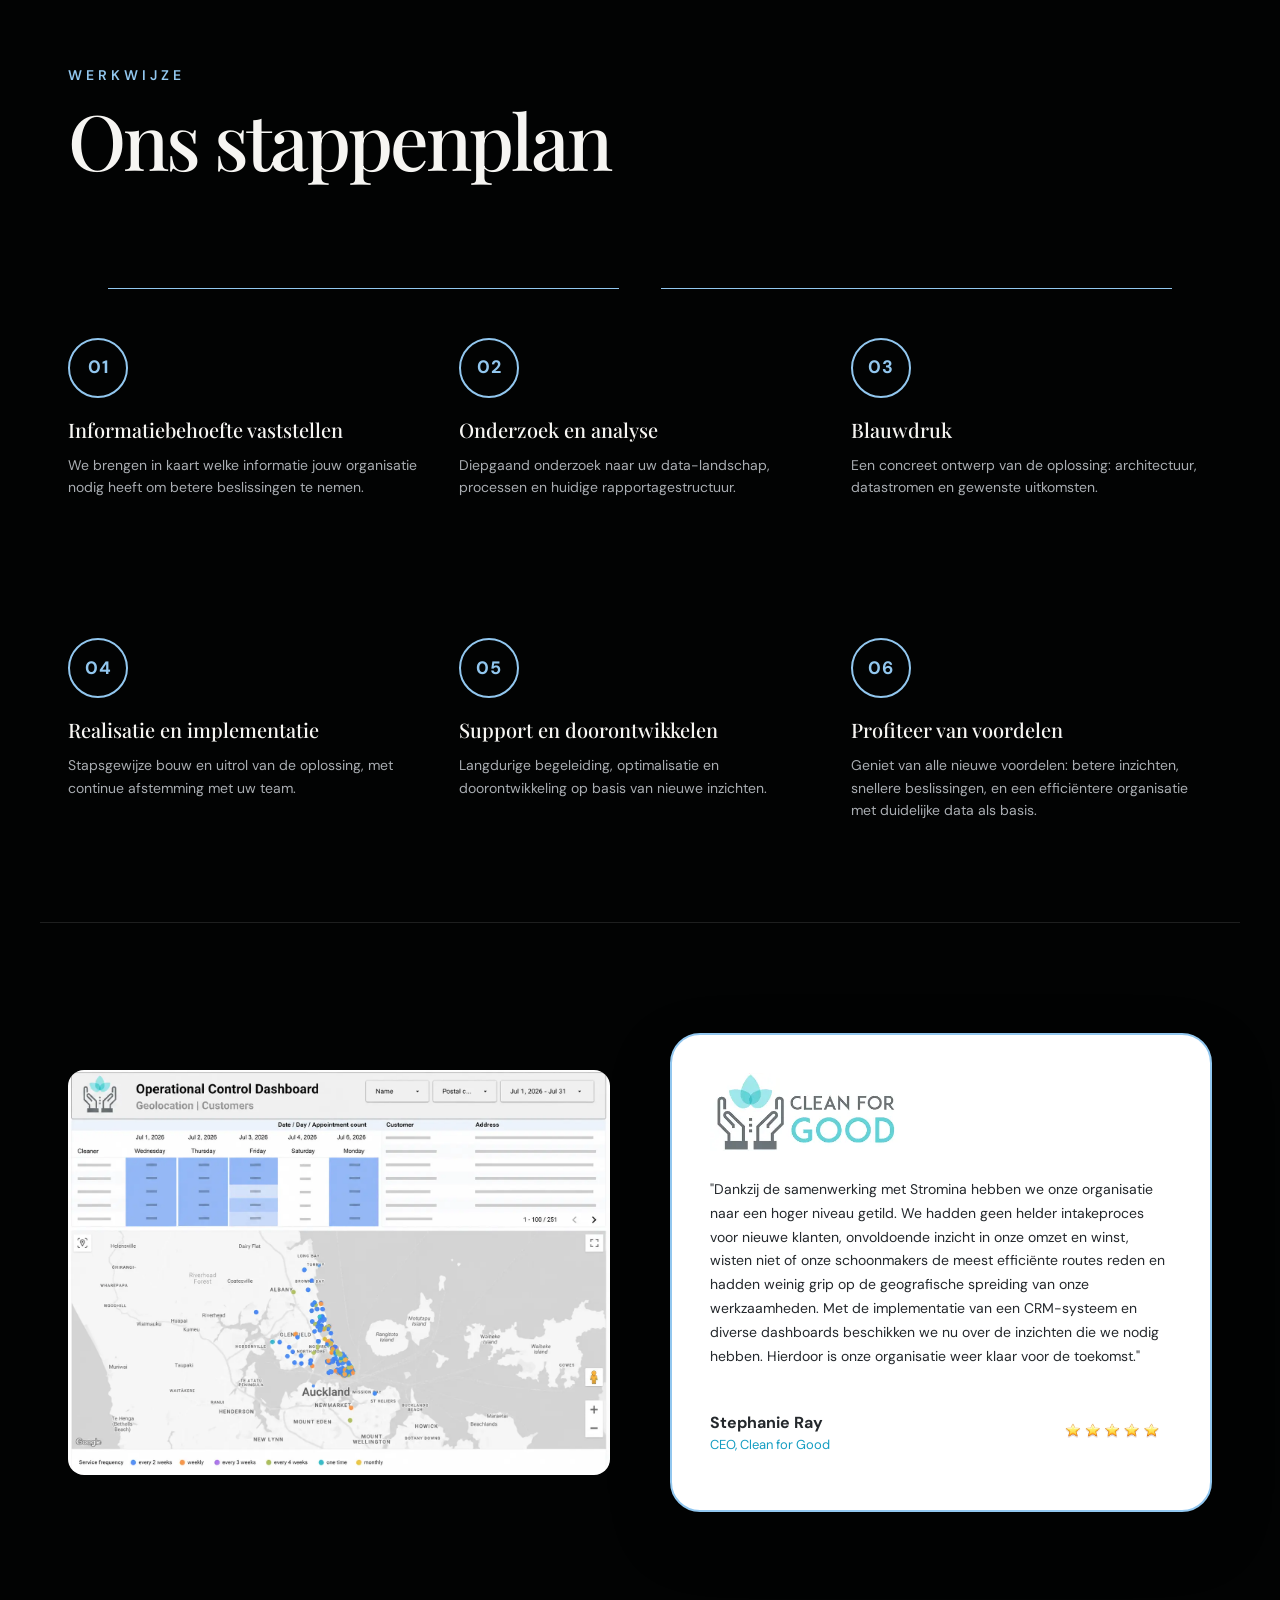
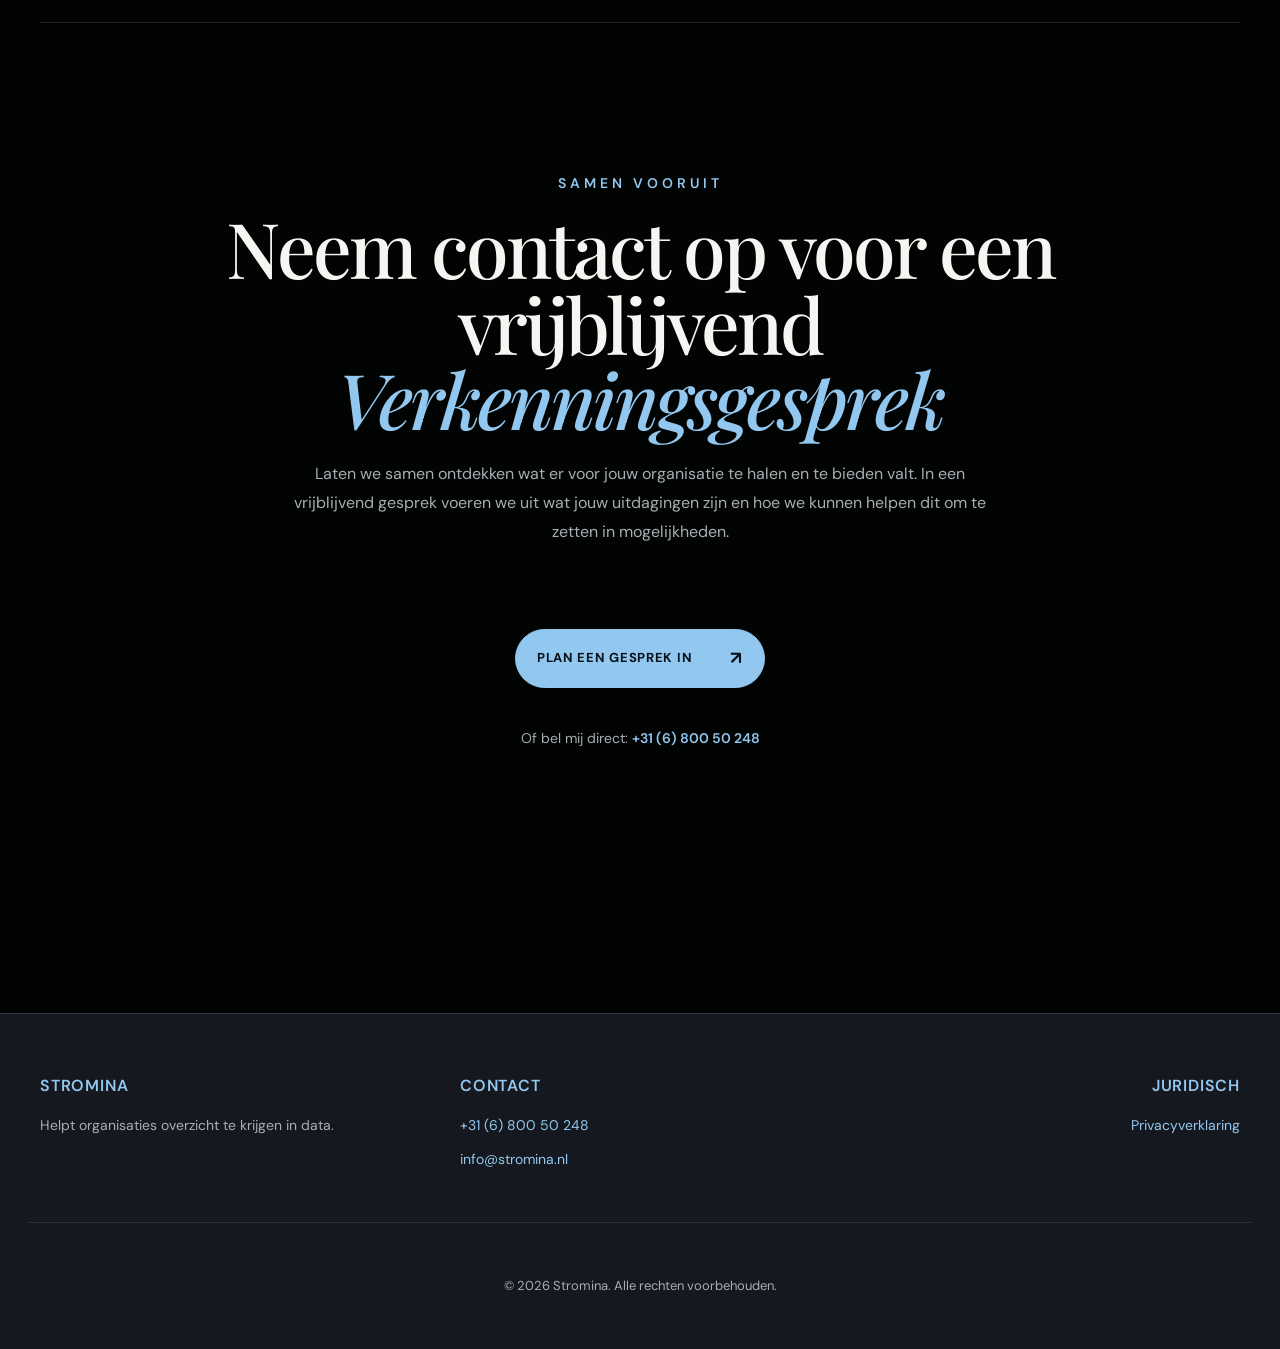
==== commit 1979a2ff: "commit test" ====
--- a/index.html
+++ b/index.html
@@ -19,7 +19,7 @@
     </a>
     <button class="menu-button" type="button" aria-expanded="false" aria-controls="main-nav" aria-label="Menu openen"><span></span><span></span></button>
     <nav id="main-nav" class="main-nav" aria-label="Hoofdnavigatie">
-      <a href="#diensten">Wat wij doen</a>
+      <a href="/wat-wij-doen">Wat wij doen</a>
       <a href="/werkmethodiek">Werkmethodiek</a>      <a href="/sectoren">Sectoren</a>      <a href="/ervaring">Ervaring</a>
       <a href="/contact">Contact</a>
     </nav>
@@ -77,20 +77,6 @@
           <p class="eyebrow">Herkenbaar?</p>
           <h2>Het gevoel dat u iets <em>over het hoofd ziet.</em></h2>
           <p>Weer een beslissing nemen zonder honderd procent zeker te zijn. Cijfers die niet overeenkomen tussen afdelingen. Het gevoel dat ergens de grip ontbreekt, zonder precies te weten waar. Die onzekerheid hoort niet bij ondernemen, die hoort bij een gebrek aan overzicht. En dat overzicht is precies waar wij voor zorgen.</p>
-        </div>
-      </section>
-
-      <section id="diensten" class="section services reveal">
-        <div class="section-intro">
-          <p class="eyebrow">Onze expertise</p>
-          <h2>Onze diensten</h2>
-          <p>Van informatiebehoefte tot werkbare oplossing. We brengen structuur aan, verbinden data en zorgen dat jouw organisatie vooruit kan.</p>
-        </div>
-        <div class="service-grid">
-          <article><span>01</span><h3>Informatiebehoefte vaststellen</h3><p>De eerste stap in de keten is het vaststellen van de informatiebehoefte, waarna de gepaste vervolgstappen kunnen worden genomen.</p></article>
-          <article><span>02</span><h3>Datagedreven werken</h3><p>Neem beslissingen op basis van betrouwbare data. Inzicht leidt tot betere keuzes, efficiëntere processen en meer grip op jouw organisatie.</p></article>
-          <article><span>03</span><h3>Één waarheid</h3><p>Breng data uit verschillende systemen samen in één betrouwbare informatiebron. Zo werkt iedereen met dezelfde inzichten en cijfers.</p></article>
-          <article><span>04</span><h3>Bedrijfsprocessen optimaliseren</h3><p>Analyseer data om knelpunten, inefficiënties en verbetermogelijkheden in bedrijfsprocessen inzichtelijk te maken.</p></article>
         </div>
       </section>
 
--- a/style.css
+++ b/style.css
@@ -6,9 +6,9 @@
 @media(max-width:560px){.contact{padding:86px 0 92px}.contact-content{max-width:34rem;padding:0 18px;text-align:center;margin:0 auto;display:flex;flex-direction:column;align-items:center}.contact h2{font-size:clamp(30px,8.2vw,40px);line-height:1.02;letter-spacing:-1.5px;max-width:12ch;margin:0 auto}.contact-subtitle{margin:20px 0 28px;font-size:14px;line-height:1.7;max-width:30ch}.contact .button{margin-top:0}.contact-footer{font-size:13px;line-height:1.5}}
 @media(prefers-reduced-motion:reduce){html{scroll-behavior:auto}.reveal{opacity:1;transform:none;transition:none}}
 
-.hero{position:relative;min-height:130svh;display:block;text-align:left;background-image:linear-gradient(rgba(2,3,3,.12),rgba(2,3,3,.18)),url("Photo's/mark-mc-neill-Fk_rxbUaujs-unsplash.webp");background-size:cover;background-position:center}.hero-inner{width:min(100% - 64px,1200px);margin:200px 0 auto;display:grid;grid-template-columns:minmax(0,1.15fr) minmax(280px,.8fr);gap:32px;align-items:end}.hero-content{max-width:680px;padding:170px 0 120px}.hero h1{margin:0;font-family:var(--serif);font-weight:500;line-height:.95;letter-spacing:-2px;font-size:clamp(38px,5vw,72px)}.hero-subtitle{margin:14px 0 0;max-width:520px;color:var(--white);font-size:clamp(14px,1.35vw,18px);line-height:1.5}.hero-cta{margin-top:22px}.hero-aside{padding:160px 0 44px;display:flex;justify-content:flex-end;align-self:end}.hero-card{width:100%;max-width:350px;padding:22px 20px 22px;border-radius:22px;background:linear-gradient(180deg,rgba(21,25,31,.9),rgba(21,25,31,.74));border:1px solid rgba(146,199,239,.22);box-shadow:0 20px 48px rgba(0,0,0,.26);backdrop-filter:blur(10px)}.hero-card__photo-wrap{margin-bottom:14px}.hero-card__photo{width:100%;max-width:88px;aspect-ratio:1/1;object-fit:cover;border-radius:14px;box-shadow:0 12px 34px rgba(0,0,0,.25)}.hero-card__eyebrow{margin:0 0 10px;color:var(--blue);font-size:12px;font-weight:700;letter-spacing:2.4px;text-transform:uppercase}.hero-card__text{margin:12px 0 0;color:var(--muted);font-size:13px;line-height:1.55}.hero-card__text--strong{color:var(--white);font-weight:600;font-size:14px}.hero-card__cta{margin-top:18px;align-self:flex-start}.hero-card .button{padding:12px 16px}.hero-card .button span{font-size:16px}.scroll-cue{position:absolute;bottom:32px;left:50%;transform:translateX(-50%);display:inline-flex;flex-direction:column;align-items:center;gap:8px;font-size:11px;font-weight:700;text-transform:uppercase;letter-spacing:2px;color:#e6e7e8}.scroll-cue span{display:flex;align-items:center;justify-content:center;width:36px;height:36px;border:1px solid rgba(255,255,255,.18);border-radius:50%;font-size:16px;color:var(--blue)}
+.hero{position:relative;min-height:130svh;display:block;text-align:left;background-image:linear-gradient(rgba(2,3,3,.12),rgba(2,3,3,.18)),url("Photo's/mark-mc-neill-Fk_rxbUaujs-unsplash.webp");background-size:cover;background-position:center}.hero-inner{width:min(100% - 64px,1200px);margin:0 auto;padding-top:100px;display:grid;grid-template-columns:minmax(0,1.15fr) minmax(280px,.8fr);gap:32px;align-items:end}.hero-content{max-width:680px;padding:170px 0 120px}.hero h1{margin:0;font-family:var(--serif);font-weight:500;line-height:.95;letter-spacing:-2px;font-size:clamp(38px,5vw,72px)}.hero-subtitle{margin:14px 0 0;max-width:520px;color:var(--white);font-size:clamp(14px,1.35vw,18px);line-height:1.5}.hero-cta{margin-top:22px}.hero-aside{padding:160px 0 44px;display:flex;justify-content:flex-end;align-self:end}.hero-card{width:100%;max-width:350px;padding:22px 20px 22px;border-radius:22px;background:linear-gradient(180deg,rgba(21,25,31,.9),rgba(21,25,31,.74));border:1px solid rgba(146,199,239,.22);box-shadow:0 20px 48px rgba(0,0,0,.26);backdrop-filter:blur(10px)}.hero-card__photo-wrap{margin-bottom:14px}.hero-card__photo{width:100%;max-width:88px;aspect-ratio:1/1;object-fit:cover;border-radius:14px;box-shadow:0 12px 34px rgba(0,0,0,.25)}.hero-card__eyebrow{margin:0 0 10px;color:var(--blue);font-size:12px;font-weight:700;letter-spacing:2.4px;text-transform:uppercase}.hero-card__text{margin:12px 0 0;color:var(--muted);font-size:13px;line-height:1.55}.hero-card__text--strong{color:var(--white);font-weight:600;font-size:14px}.hero-card__cta{margin-top:18px;align-self:flex-start}.hero-card .button{padding:12px 16px}.hero-card .button span{font-size:16px}.scroll-cue{position:absolute;bottom:32px;left:50%;transform:translateX(-50%);display:inline-flex;flex-direction:column;align-items:center;gap:8px;font-size:11px;font-weight:700;text-transform:uppercase;letter-spacing:2px;color:#e6e7e8}.scroll-cue span{display:flex;align-items:center;justify-content:center;width:36px;height:36px;border:1px solid rgba(255,255,255,.18);border-radius:50%;font-size:16px;color:var(--blue)}
 
-@media(max-width:900px){.hero{min-height:820px}.hero-inner{width:calc(100% - 36px);margin:120px auto 0;grid-template-columns:1fr;gap:18px}.hero-content{max-width:560px;padding:0}.hero-aside{padding:0 0 30px;justify-content:flex-start;align-self:start}.hero-card{max-width:420px;width:min(100%,420px)}.hero-card__photo{width:72px;max-width:72px}.hero-card__text{font-size:12px}.hero-card__text--strong{font-size:13px}.hero-card .button{padding:10px 14px}.hero .scroll-cue{display:none}}
+@media(max-width:900px){.hero{min-height:820px}.hero-inner{width:calc(100% - 36px);padding-top:100px;grid-template-columns:1fr;gap:18px}.hero-content{max-width:560px;padding:0}.hero-aside{padding:0 0 30px;justify-content:flex-start;align-self:start}.hero-card{max-width:420px;width:min(100%,420px)}.hero-card__photo{width:72px;max-width:72px}.hero-card__text{font-size:12px}.hero-card__text--strong{font-size:13px}.hero-card .button{padding:10px 14px}.hero .scroll-cue{display:none}}
 
 @media(max-width:560px){.hero{min-height:700px}.hero-inner{width:calc(100% - 36px)}.hero-content{padding-top:130px}.hero h1{font-size:clamp(30px,8vw,38px)}.hero-subtitle{font-size:14px;line-height:1.5}.hero-card{padding:20px 18px 22px;border-radius:20px}.hero-card__photo{max-width:80px;border-radius:12px}.hero-card__text--strong{font-size:13px}.hero-card__text{font-size:12px;line-height:1.5}.hero .scroll-cue{display:none}}
 .testimonial{background:var(--black)}
@@ -56,7 +56,7 @@
 
 @keyframes slideIn{from{opacity:0;transform:translateY(-10px)}to{opacity:1;transform:translateY(0)}}
 
-.wat-wij-doen{background:var(--black);padding:100px 0}.wij-doen-items{display:flex;flex-direction:column;gap:40px;max-width:1200px;margin:0 auto}.wij-doen-item{padding:40px;text-align:left;border-left:3px solid var(--blue);width:50%}.wij-doen-item h3{margin:0;font-size:28px;color:var(--white);font-family:var(--serif);font-weight:500;line-height:1.2}.wij-doen-item:nth-child(even){margin-left:auto;margin-right:0;text-align:right;border-left:none;border-right:3px solid var(--blue)}
+.wat-wij-doen{background:var(--black);padding:100px 0}#wat-wij-doen-title{font-size: 40px;}.wij-doen-items{display:flex;flex-direction:column;gap:40px;max-width:1200px;margin:0 auto}.wij-doen-item{padding:40px;text-align:left;border-left:3px solid var(--blue);width:50%}.wij-doen-item h3{margin:0;font-size:28px;color:var(--white);font-family:var(--serif);font-weight:500;line-height:1.2}.wij-doen-item:nth-child(even){margin-left:auto;margin-right:0;text-align:right;border-left:none;border-right:3px solid var(--blue)}
 
 .herkenning{background:var(--black);padding:80px 0}.herkenning-content{max-width:1200px;margin:0 auto;padding:60px 40px;background:linear-gradient(135deg,rgba(146,199,239,.08) 0%,rgba(146,199,239,.03) 100%);border:2px solid var(--blue);border-radius:20px;position:relative;overflow:hidden}.herkenning-content::before{content:'';position:absolute;top:-50%;right:-50%;width:600px;height:600px;background:radial-gradient(circle,rgba(146,199,239,.1) 0%,transparent 70%);border-radius:50%;pointer-events:none}.herkenning-content p:first-child{position:relative;z-index:1}.herkenning-content h2{position:relative;z-index:1;color:var(--white);font-size:clamp(38px,5vw,56px)}.herkenning-content p:last-child{position:relative;z-index:1;color:var(--muted);font-size:16px;line-height:1.8;margin-top:20px;max-width:800px}
 
@@ -65,6 +65,8 @@
 @media(max-width:560px){.herkenning{padding:60px 0}.herkenning-content{padding:30px 20px;border-radius:12px}.herkenning-content h2{font-size:32px}}
 
 @media(max-width:900px){.wij-doen-item,.wij-doen-item:nth-child(even){width:100%;text-align:left;border-left:3px solid var(--blue);border-right:none;margin-left:0;margin-right:0}.wij-doen-item{padding:30px 20px}}
+
+@media (max-width: 560px){#wat-wij-doen-title{font-size: 38px;}}
 
 .site-footer{background:var(--panel);border-top:1px solid rgba(146,199,239,.2);padding:60px 28px 40px}.footer-content{display:grid;grid-template-columns:repeat(3,1fr);gap:60px;max-width:1200px;margin:0 auto 40px}.footer-section:last-child{text-align:right}.footer-section h4{margin:0 0 16px;font-size:16px;font-weight:600;text-transform:uppercase;letter-spacing:.8px;color:var(--blue)}.footer-section p{margin:0 0 12px;font-size:14px;color:var(--muted);line-height:1.6}.footer-section a{color:var(--blue);text-decoration:none;transition:color .2s}.footer-section a:hover{color:var(--white)}.footer-bottom{text-align:center;padding-top:40px;border-top:1px solid rgba(146,199,239,.15);font-size:13px;color:var(--muted)}
 
